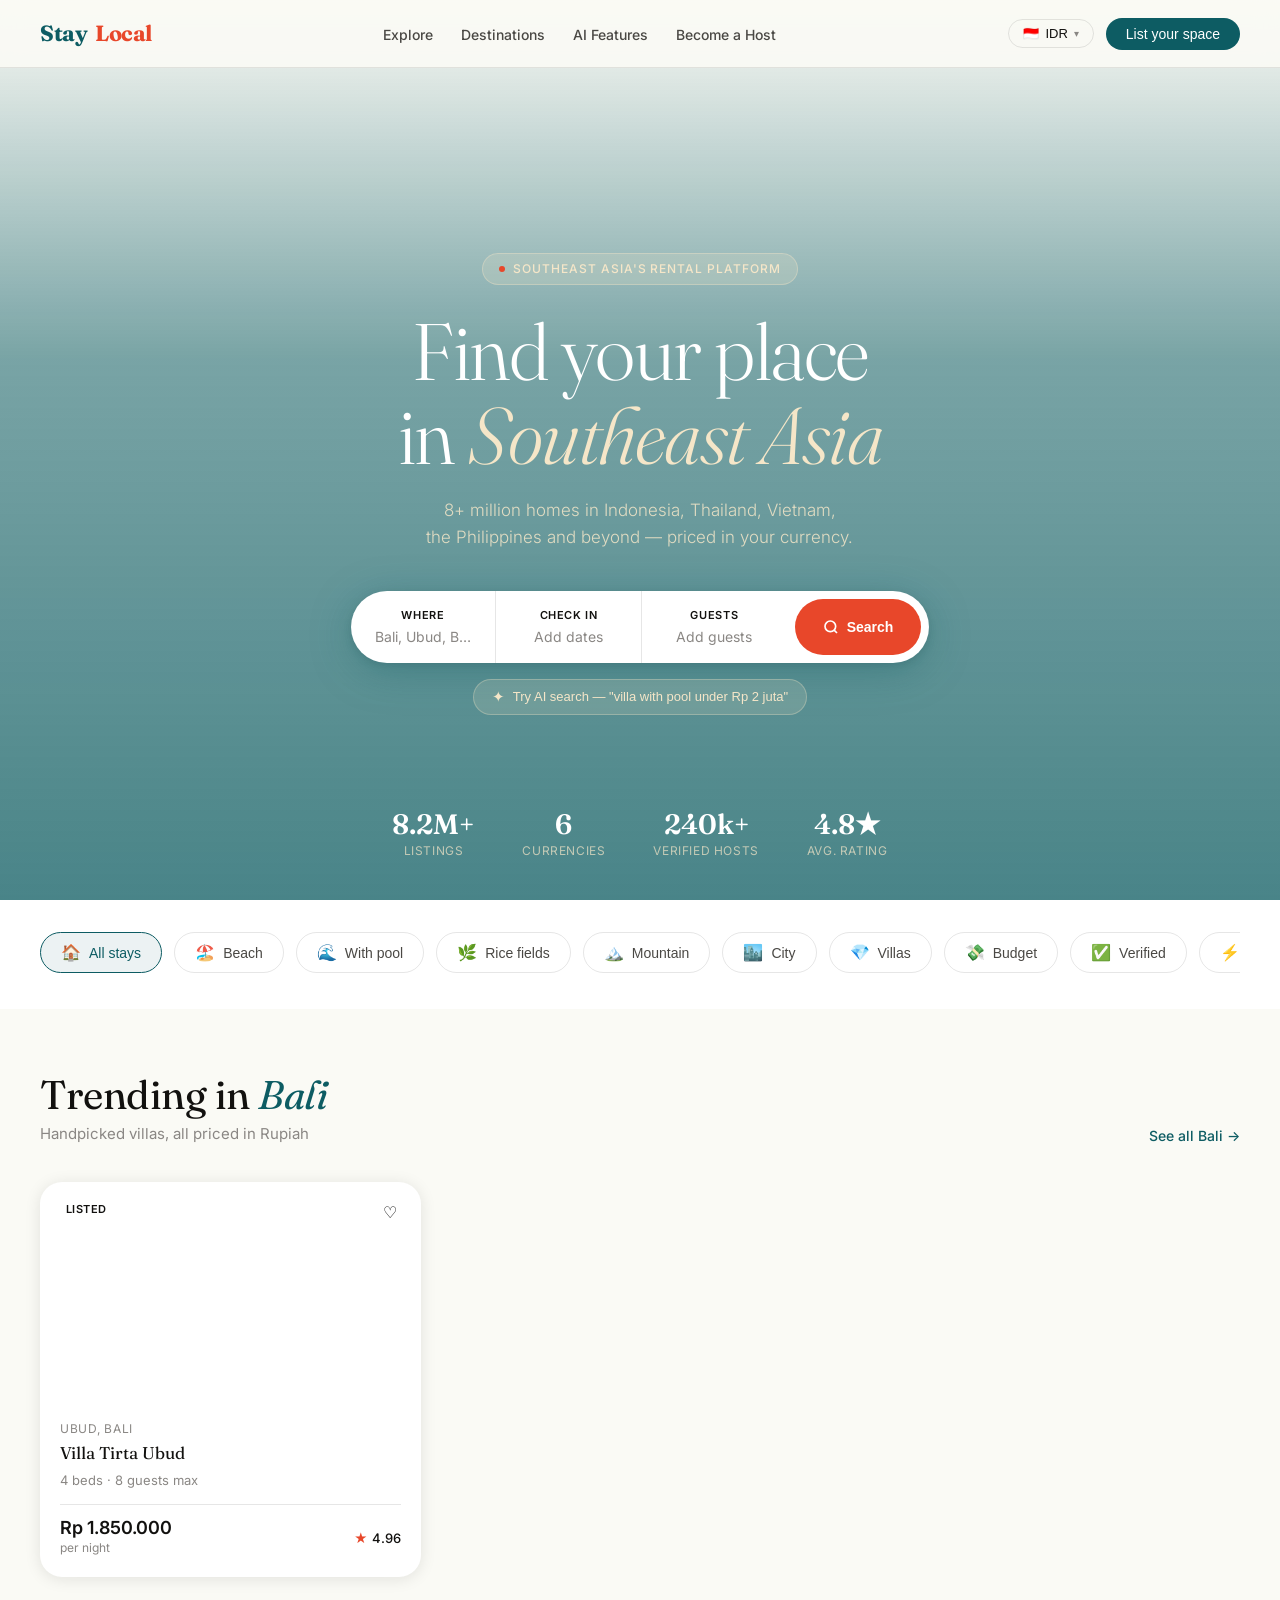
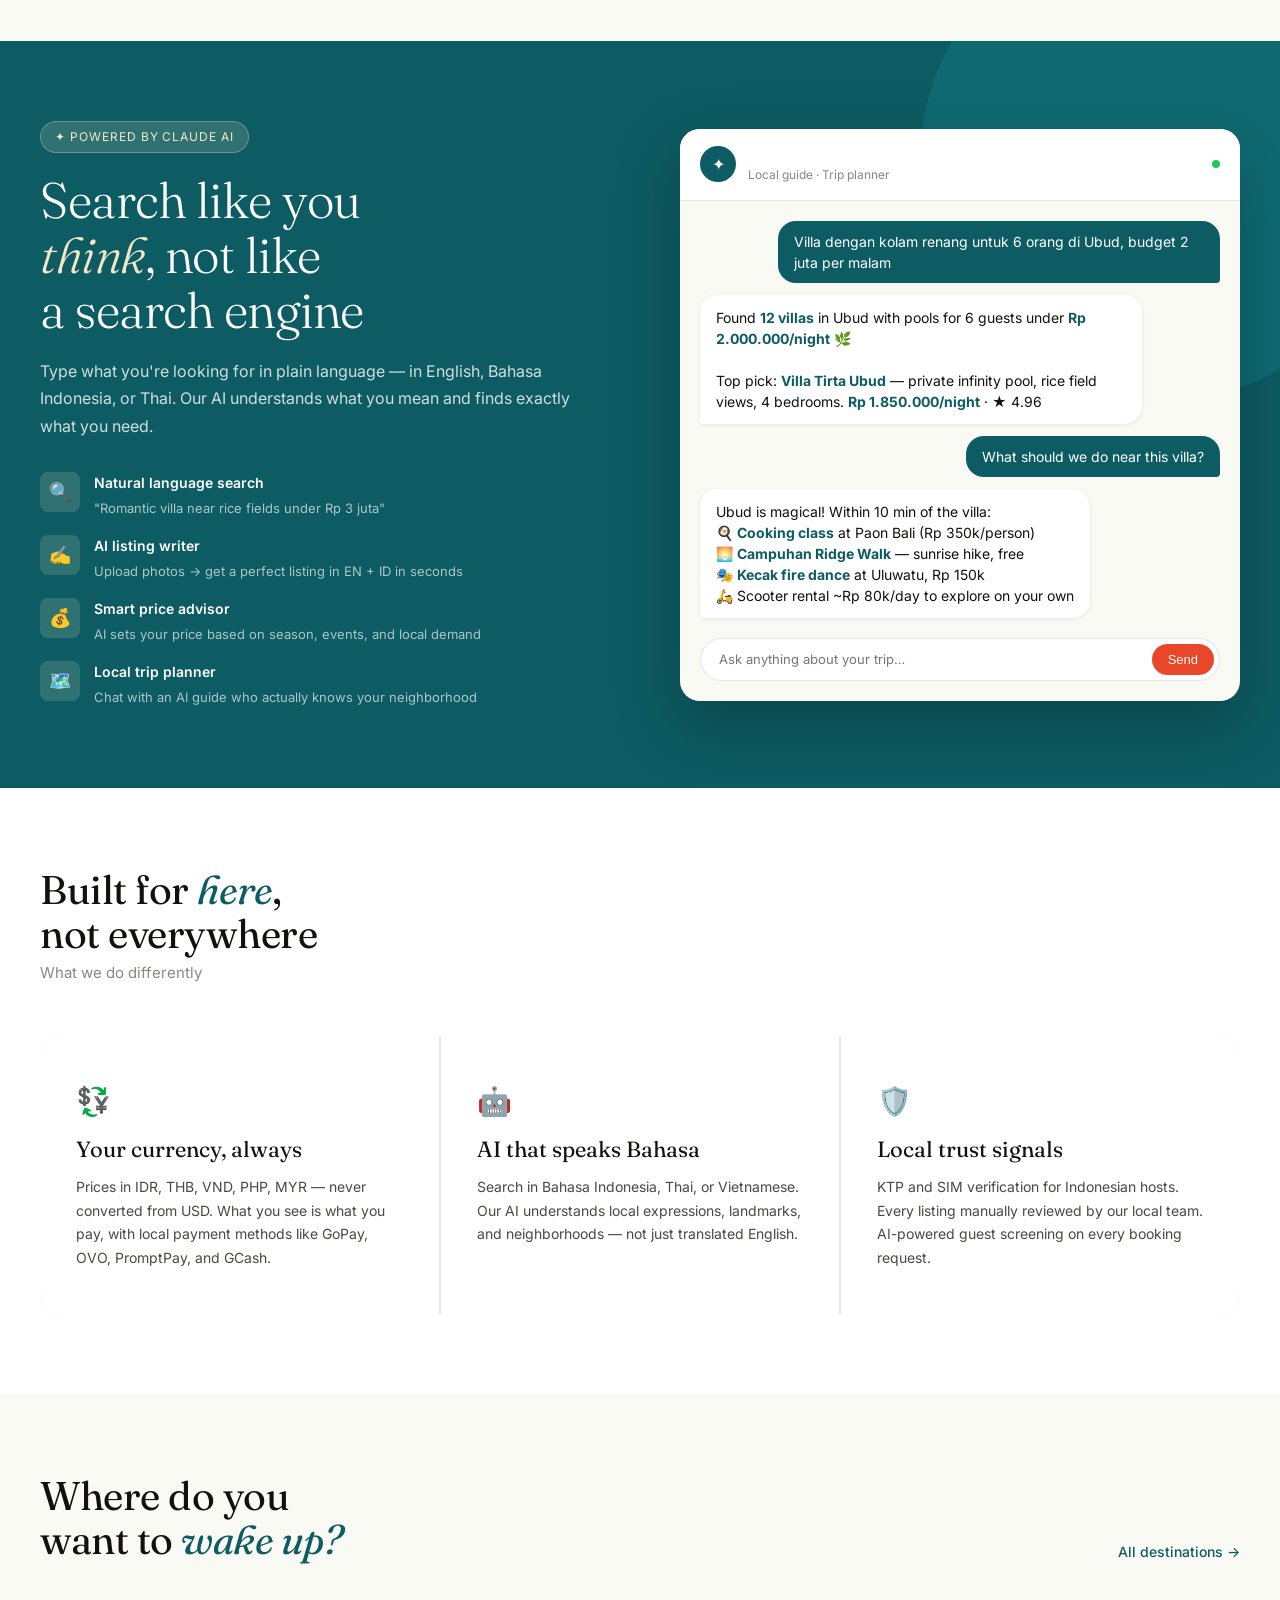
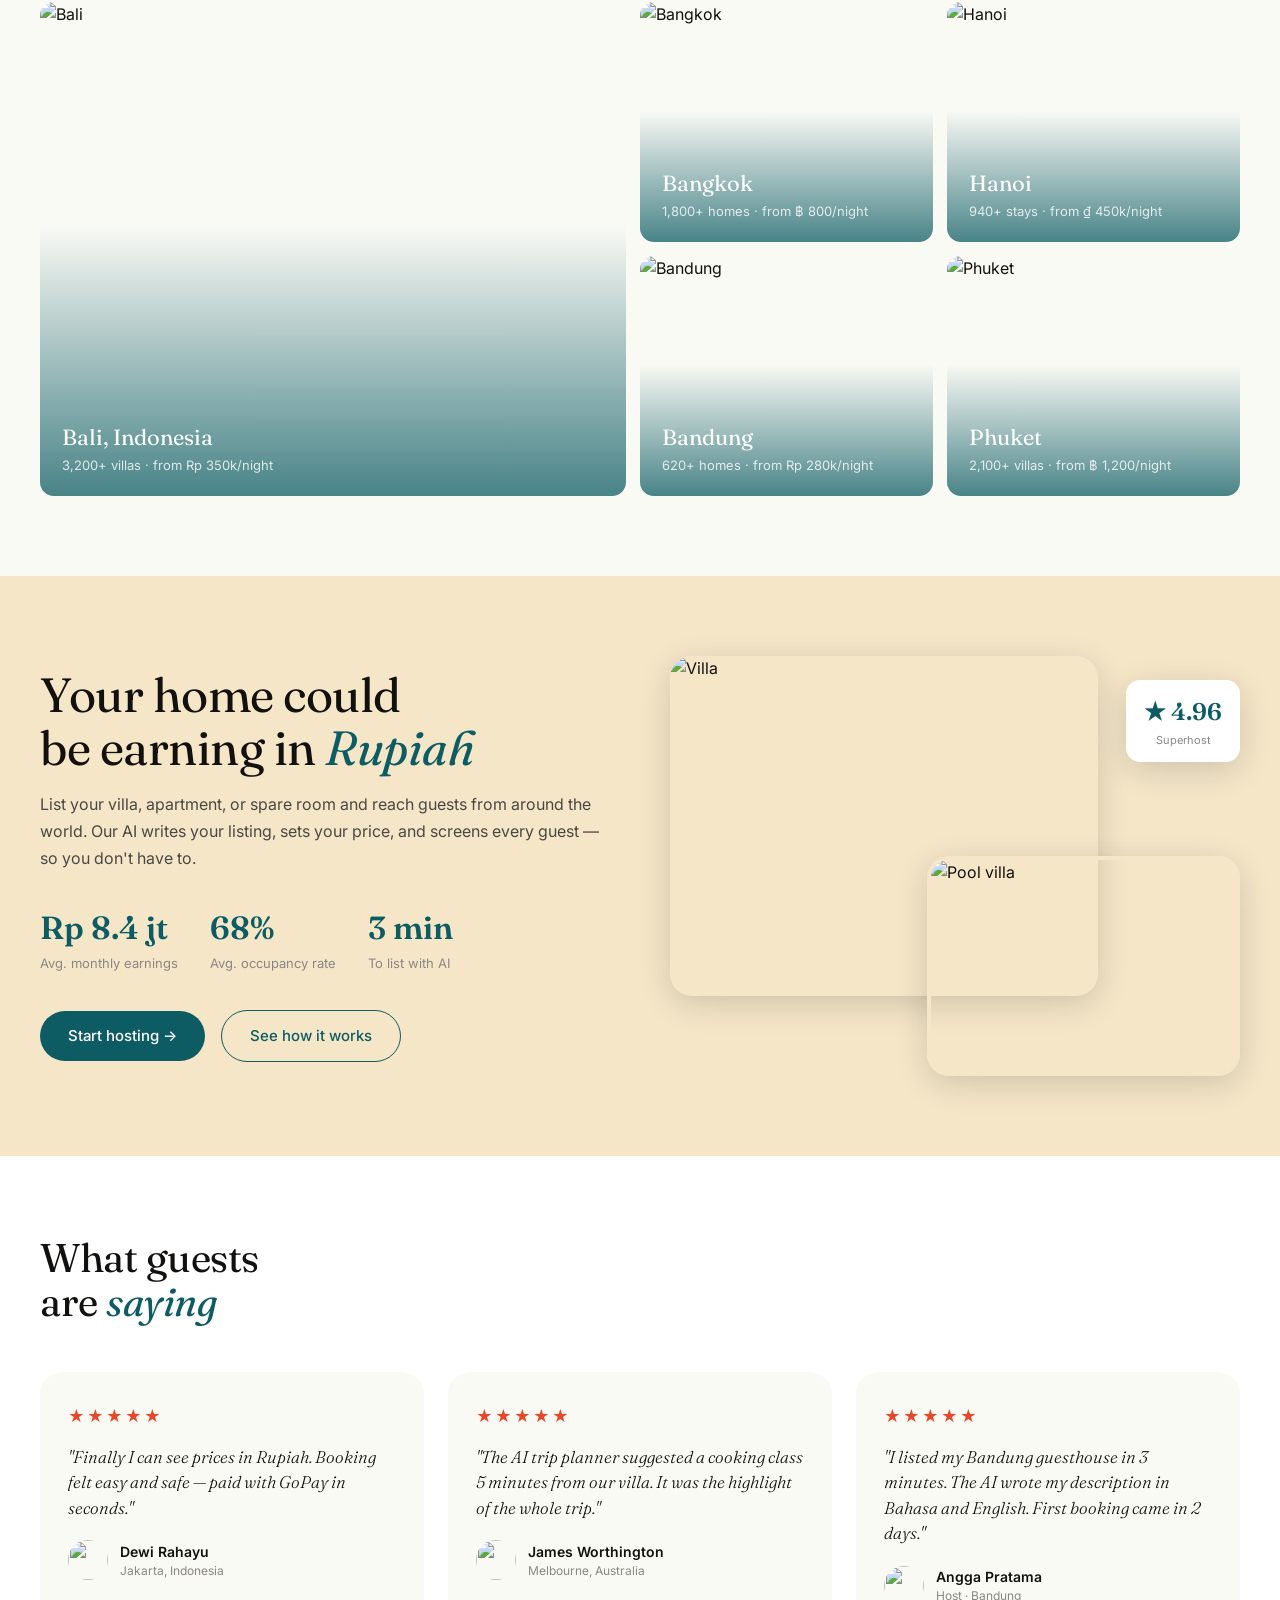
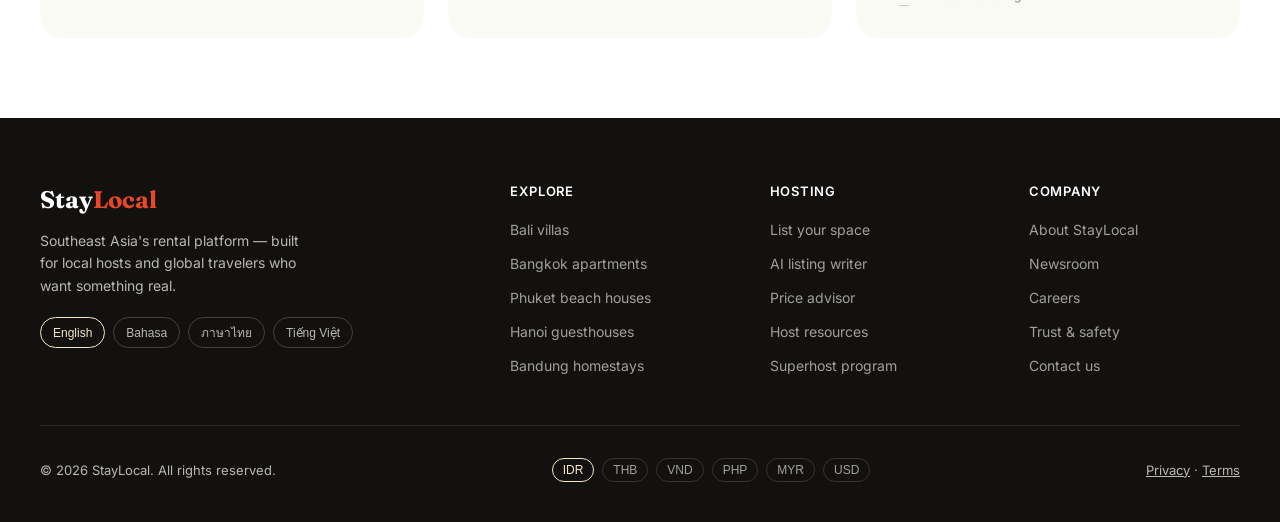
==== index.html @ 43440ae8 "Fetch real listings from GitHub CMS" ====
<!DOCTYPE html>
<html lang="en">
<head>
<meta charset="UTF-8">
<meta name="viewport" content="width=device-width, initial-scale=1.0">
<title>StayLocal — Find Your Place in Southeast Asia</title>
<link rel="preconnect" href="https://fonts.googleapis.com">
<link rel="preconnect" href="https://fonts.gstatic.com" crossorigin>
<link href="https://fonts.googleapis.com/css2?family=Fraunces:ital,opsz,wght@0,9..144,300;0,9..144,400;0,9..144,600;0,9..144,700;1,9..144,300;1,9..144,400&family=Inter:wght@300;400;500;600&display=swap" rel="stylesheet">
<style>
  *, *::before, *::after { box-sizing: border-box; margin: 0; padding: 0; }

  :root {
    --teal:    #0D5C63;
    --teal-lt: #1A8A94;
    --sand:    #F5E6C8;
    --coral:   #E8472A;
    --coral-dk:#C33820;
    --cream:   #FAFAF5;
    --ink:     #12110F;
    --ink-mid: #4A4844;
    --ink-lt:  #8A8784;
    --white:   #FFFFFF;
    --border:  rgba(18,17,15,0.10);
    --shadow-card: 0 2px 16px rgba(18,17,15,0.10);
    --shadow-hover: 0 8px 32px rgba(18,17,15,0.16);
    --r-sm: 8px;
    --r-md: 14px;
    --r-lg: 22px;
    --r-pill: 100px;
  }

  html { scroll-behavior: smooth; }

  body {
    font-family: 'Inter', sans-serif;
    background: var(--cream);
    color: var(--ink);
    line-height: 1.5;
    -webkit-font-smoothing: antialiased;
    overflow-x: hidden;
  }

  /* ── NAV ── */
  nav {
    position: fixed; top: 0; left: 0; right: 0; z-index: 100;
    display: flex; align-items: center; justify-content: space-between;
    padding: 0 40px;
    height: 68px;
    background: rgba(250,250,245,0.92);
    backdrop-filter: blur(12px);
    border-bottom: 1px solid var(--border);
  }
  .nav-logo {
    font-family: 'Fraunces', serif;
    font-size: 22px;
    font-weight: 700;
    color: var(--teal);
    letter-spacing: -0.5px;
    text-decoration: none;
    display: flex; align-items: center; gap: 8px;
  }
  .nav-logo span { color: var(--coral); }
  .nav-logo-dot {
    width: 8px; height: 8px;
    background: var(--coral);
    border-radius: 50%;
    display: inline-block;
  }
  .nav-links {
    display: flex; align-items: center; gap: 28px;
    list-style: none;
  }
  .nav-links a {
    font-size: 14px; font-weight: 500;
    color: var(--ink-mid);
    text-decoration: none;
    transition: color 0.2s;
  }
  .nav-links a:hover { color: var(--teal); }
  .nav-right {
    display: flex; align-items: center; gap: 12px;
  }
  .currency-pill {
    display: flex; align-items: center; gap: 6px;
    padding: 6px 14px;
    border: 1px solid var(--border);
    border-radius: var(--r-pill);
    font-size: 13px; font-weight: 500;
    cursor: pointer;
    transition: border-color 0.2s;
    background: transparent;
    color: var(--ink);
  }
  .currency-pill:hover { border-color: var(--teal); }
  .btn-host {
    padding: 8px 20px;
    background: var(--teal);
    color: var(--white);
    border: none; border-radius: var(--r-pill);
    font-size: 14px; font-weight: 500;
    cursor: pointer;
    transition: background 0.2s, transform 0.15s;
  }
  .btn-host:hover { background: var(--teal-lt); transform: translateY(-1px); }

  /* ── HERO ── */
  .hero {
    min-height: 100vh;
    padding-top: 68px;
    position: relative;
    display: flex; flex-direction: column;
    align-items: center; justify-content: center;
    overflow: hidden;
  }

  /* Mosaic background grid */
  .hero-mosaic {
    position: absolute; inset: 0;
    display: grid;
    grid-template-columns: repeat(6, 1fr);
    grid-template-rows: repeat(4, 1fr);
    gap: 6px;
    padding: 6px;
    animation: driftUp 40s linear infinite;
    will-change: transform;
    transform: translateY(0);
  }
  @keyframes driftUp {
    0%   { transform: translateY(0); }
    100% { transform: translateY(-8%); }
  }
  .mosaic-tile {
    border-radius: 10px;
    background-size: cover;
    background-position: center;
    opacity: 0.88;
  }
  .hero-overlay {
    position: absolute; inset: 0;
    background: linear-gradient(
      to bottom,
      rgba(250,250,245,0.15) 0%,
      rgba(13,92,99,0.55) 40%,
      rgba(13,92,99,0.75) 100%
    );
  }

  .hero-content {
    position: relative; z-index: 10;
    text-align: center;
    padding: 0 24px;
    max-width: 780px;
  }
  .hero-eyebrow {
    display: inline-flex; align-items: center; gap: 8px;
    background: rgba(245,230,200,0.18);
    border: 1px solid rgba(245,230,200,0.35);
    padding: 6px 16px;
    border-radius: var(--r-pill);
    font-size: 12px; font-weight: 500;
    color: var(--sand);
    letter-spacing: 0.08em;
    text-transform: uppercase;
    margin-bottom: 24px;
  }
  .hero-eyebrow-dot {
    width: 6px; height: 6px;
    background: var(--coral);
    border-radius: 50%;
    animation: pulse 2s ease-in-out infinite;
  }
  @keyframes pulse {
    0%, 100% { opacity: 1; transform: scale(1); }
    50% { opacity: 0.5; transform: scale(0.8); }
  }
  .hero-h1 {
    font-family: 'Fraunces', serif;
    font-size: clamp(42px, 7vw, 80px);
    font-weight: 300;
    line-height: 1.05;
    color: var(--white);
    letter-spacing: -1.5px;
    margin-bottom: 20px;
  }
  .hero-h1 em {
    font-style: italic;
    font-weight: 300;
    color: var(--sand);
  }
  .hero-sub {
    font-size: 17px;
    color: rgba(245,230,200,0.85);
    font-weight: 300;
    margin-bottom: 40px;
    line-height: 1.6;
  }

  /* Search bar */
  .search-bar {
    display: flex;
    background: var(--white);
    border-radius: var(--r-pill);
    overflow: hidden;
    box-shadow: 0 8px 40px rgba(13,92,99,0.35), 0 2px 8px rgba(0,0,0,0.1);
    max-width: 680px;
    width: 100%;
    margin: 0 auto;
  }
  .search-field {
    flex: 1;
    display: flex; flex-direction: column;
    padding: 16px 24px;
    border-right: 1px solid var(--border);
    cursor: pointer;
    transition: background 0.15s;
    min-width: 0;
  }
  .search-field:hover { background: #f5f5f0; }
  .search-field:last-of-type { border-right: none; }
  .search-label {
    font-size: 11px; font-weight: 600;
    text-transform: uppercase; letter-spacing: 0.06em;
    color: var(--ink);
    margin-bottom: 2px;
  }
  .search-value {
    font-size: 14px;
    color: var(--ink-lt);
    white-space: nowrap; overflow: hidden; text-overflow: ellipsis;
  }
  .search-btn {
    margin: 8px;
    padding: 0 28px;
    background: var(--coral);
    color: var(--white);
    border: none; border-radius: var(--r-pill);
    font-size: 14px; font-weight: 600;
    cursor: pointer;
    display: flex; align-items: center; gap: 8px;
    white-space: nowrap;
    transition: background 0.2s, transform 0.15s;
    flex-shrink: 0;
  }
  .search-btn:hover { background: var(--coral-dk); transform: scale(1.02); }

  /* AI search toggle */
  .ai-toggle {
    margin-top: 16px;
    display: inline-flex; align-items: center; gap: 8px;
    padding: 8px 18px;
    background: rgba(245,230,200,0.15);
    border: 1px solid rgba(245,230,200,0.3);
    border-radius: var(--r-pill);
    font-size: 13px; color: var(--sand);
    cursor: pointer;
    transition: background 0.2s;
  }
  .ai-toggle:hover { background: rgba(245,230,200,0.25); }
  .ai-icon { font-size: 15px; }

  /* Stats row */
  .hero-stats {
    position: absolute; bottom: 40px; left: 0; right: 0;
    display: flex; justify-content: center; gap: 48px;
    z-index: 10;
  }
  .hero-stat { text-align: center; }
  .hero-stat-n {
    font-family: 'Fraunces', serif;
    font-size: 28px; font-weight: 600;
    color: var(--white);
    line-height: 1;
  }
  .hero-stat-l {
    font-size: 12px; color: rgba(245,230,200,0.7);
    margin-top: 4px;
    text-transform: uppercase; letter-spacing: 0.05em;
  }

  /* ── CATEGORIES ── */
  .section { padding: 80px 40px; }
  .section-inner { max-width: 1200px; margin: 0 auto; }

  .categories {
    background: var(--white);
    padding: 32px 40px;
  }
  .category-scroll {
    display: flex; gap: 12px;
    overflow-x: auto;
    scrollbar-width: none;
    padding-bottom: 4px;
  }
  .category-scroll::-webkit-scrollbar { display: none; }
  .cat-pill {
    display: flex; align-items: center; gap: 8px;
    padding: 10px 20px;
    border: 1.5px solid var(--border);
    border-radius: var(--r-pill);
    font-size: 14px; font-weight: 500;
    cursor: pointer;
    white-space: nowrap;
    color: var(--ink-mid);
    background: transparent;
    transition: all 0.2s;
    flex-shrink: 0;
  }
  .cat-pill:hover, .cat-pill.active {
    border-color: var(--teal);
    color: var(--teal);
    background: rgba(13,92,99,0.05);
  }
  .cat-pill.active { background: rgba(13,92,99,0.08); }
  .cat-icon { font-size: 16px; }

  /* ── LISTINGS ── */
  .listings-section { padding: 64px 40px; }
  .section-header {
    display: flex; justify-content: space-between; align-items: flex-end;
    margin-bottom: 36px;
    max-width: 1200px; margin-left: auto; margin-right: auto;
    margin-bottom: 36px;
  }
  .section-title {
    font-family: 'Fraunces', serif;
    font-size: clamp(28px, 3.5vw, 40px);
    font-weight: 400;
    line-height: 1.1;
    letter-spacing: -0.5px;
  }
  .section-title em { font-style: italic; color: var(--teal); }
  .section-sub {
    font-size: 15px; color: var(--ink-lt);
    margin-top: 6px;
  }
  .see-all {
    font-size: 14px; font-weight: 500;
    color: var(--teal);
    text-decoration: none;
    display: flex; align-items: center; gap: 4px;
    white-space: nowrap;
  }
  .see-all:hover { text-decoration: underline; }

  .listings-grid {
    display: grid;
    grid-template-columns: repeat(auto-fill, minmax(280px, 1fr));
    gap: 28px;
    max-width: 1200px; margin: 0 auto;
  }

  .listing-card {
    background: var(--white);
    border-radius: var(--r-lg);
    overflow: hidden;
    box-shadow: var(--shadow-card);
    transition: box-shadow 0.25s, transform 0.25s;
    cursor: pointer;
    position: relative;
  }
  .listing-card:hover {
    box-shadow: var(--shadow-hover);
    transform: translateY(-4px);
  }
  .card-photo {
    position: relative;
    height: 220px;
    overflow: hidden;
  }
  .card-photo img {
    width: 100%; height: 100%;
    object-fit: cover;
    transition: transform 0.5s ease;
    display: block;
  }
  .listing-card:hover .card-photo img { transform: scale(1.06); }
  .card-badge {
    position: absolute; top: 14px; left: 14px;
    padding: 5px 12px;
    border-radius: var(--r-pill);
    font-size: 11px; font-weight: 600;
    letter-spacing: 0.04em;
    text-transform: uppercase;
  }
  .badge-fav { background: var(--white); color: var(--ink); }
  .badge-new { background: var(--coral); color: var(--white); }
  .badge-verified { background: var(--teal); color: var(--white); }
  .card-wishlist {
    position: absolute; top: 14px; right: 14px;
    width: 34px; height: 34px;
    background: rgba(255,255,255,0.9);
    border-radius: 50%;
    border: none; cursor: pointer;
    display: flex; align-items: center; justify-content: center;
    font-size: 16px;
    transition: transform 0.2s;
  }
  .card-wishlist:hover { transform: scale(1.15); }
  .card-body { padding: 18px 20px 20px; }
  .card-loc {
    font-size: 12px; color: var(--ink-lt);
    text-transform: uppercase; letter-spacing: 0.06em;
    margin-bottom: 4px;
  }
  .card-title {
    font-family: 'Fraunces', serif;
    font-size: 17px; font-weight: 400;
    line-height: 1.25;
    margin-bottom: 8px;
    color: var(--ink);
  }
  .card-meta {
    font-size: 13px; color: var(--ink-lt);
    margin-bottom: 14px;
  }
  .card-footer {
    display: flex; align-items: center; justify-content: space-between;
    padding-top: 14px;
    border-top: 1px solid var(--border);
  }
  .card-price {
    display: flex; flex-direction: column;
  }
  .card-price-main {
    font-size: 18px; font-weight: 600;
    color: var(--ink);
    line-height: 1;
  }
  .card-price-unit {
    font-size: 12px; color: var(--ink-lt);
    margin-top: 2px;
  }
  .card-rating {
    display: flex; align-items: center; gap: 4px;
    font-size: 13px; font-weight: 500;
  }
  .star { color: var(--coral); }

  /* ── AI FEATURE SECTION ── */
  .ai-section {
    background: var(--teal);
    padding: 80px 40px;
    color: var(--white);
    overflow: hidden;
    position: relative;
  }
  .ai-section::before {
    content: '';
    position: absolute;
    top: -120px; right: -120px;
    width: 480px; height: 480px;
    border-radius: 50%;
    background: rgba(26,138,148,0.3);
    pointer-events: none;
  }
  .ai-inner {
    max-width: 1200px; margin: 0 auto;
    display: grid; grid-template-columns: 1fr 1fr;
    gap: 80px; align-items: center;
  }
  .ai-label {
    display: inline-flex; align-items: center; gap: 8px;
    padding: 6px 14px;
    background: rgba(245,230,200,0.15);
    border: 1px solid rgba(245,230,200,0.3);
    border-radius: var(--r-pill);
    font-size: 12px; letter-spacing: 0.08em;
    text-transform: uppercase; color: var(--sand);
    margin-bottom: 20px;
  }
  .ai-h2 {
    font-family: 'Fraunces', serif;
    font-size: clamp(32px, 4vw, 50px);
    font-weight: 300; line-height: 1.1;
    letter-spacing: -0.5px;
    margin-bottom: 20px;
  }
  .ai-h2 em { font-style: italic; color: var(--sand); }
  .ai-body { font-size: 16px; line-height: 1.7; color: rgba(255,255,255,0.8); margin-bottom: 32px; }

  .ai-features-list { display: flex; flex-direction: column; gap: 16px; }
  .ai-feature-item {
    display: flex; align-items: flex-start; gap: 14px;
  }
  .ai-feature-icon {
    width: 40px; height: 40px; flex-shrink: 0;
    background: rgba(245,230,200,0.15);
    border-radius: var(--r-sm);
    display: flex; align-items: center; justify-content: center;
    font-size: 18px;
  }
  .ai-feature-text strong { display: block; font-size: 14px; font-weight: 600; margin-bottom: 2px; }
  .ai-feature-text span { font-size: 13px; color: rgba(255,255,255,0.65); }

  /* Chat demo */
  .ai-demo {
    background: var(--cream);
    border-radius: 20px;
    overflow: hidden;
    box-shadow: 0 24px 64px rgba(0,0,0,0.25);
    position: relative;
  }
  .demo-header {
    background: var(--white);
    padding: 16px 20px;
    border-bottom: 1px solid var(--border);
    display: flex; align-items: center; gap: 12px;
  }
  .demo-avatar {
    width: 36px; height: 36px;
    background: var(--teal);
    border-radius: 50%;
    display: flex; align-items: center; justify-content: center;
    font-size: 16px; color: var(--white);
  }
  .demo-name { font-size: 14px; font-weight: 600; }
  .demo-status { font-size: 12px; color: var(--ink-lt); }
  .demo-online {
    width: 8px; height: 8px; background: #22C55E;
    border-radius: 50%; margin-left: auto;
  }

  .demo-messages { padding: 20px; display: flex; flex-direction: column; gap: 12px; }
  .msg { max-width: 85%; }
  .msg-user {
    align-self: flex-end;
    background: var(--teal);
    color: var(--white);
    padding: 10px 16px;
    border-radius: 18px 18px 4px 18px;
    font-size: 14px;
  }
  .msg-ai {
    align-self: flex-start;
    background: var(--white);
    color: var(--ink);
    padding: 12px 16px;
    border-radius: 18px 18px 18px 4px;
    font-size: 14px; line-height: 1.5;
    box-shadow: 0 1px 4px rgba(0,0,0,0.08);
  }
  .msg-ai strong { color: var(--teal); }
  .demo-input {
    margin: 0 20px 20px;
    display: flex;
    background: var(--white);
    border-radius: var(--r-pill);
    border: 1.5px solid var(--border);
    overflow: hidden;
    align-items: center;
  }
  .demo-input input {
    flex: 1; border: none; outline: none;
    padding: 12px 18px;
    font-size: 13px; font-family: inherit;
    background: transparent;
    color: var(--ink);
  }
  .demo-input button {
    margin: 5px;
    padding: 8px 16px;
    background: var(--coral);
    color: var(--white);
    border: none; border-radius: var(--r-pill);
    font-size: 13px; font-weight: 500;
    cursor: pointer;
  }

  /* ── WHY STAYLOCAL ── */
  .why-section { padding: 80px 40px; background: var(--white); }
  .why-inner { max-width: 1200px; margin: 0 auto; }
  .why-grid {
    display: grid;
    grid-template-columns: repeat(3, 1fr);
    gap: 2px;
    background: var(--border);
    border-radius: var(--r-lg);
    overflow: hidden;
    margin-top: 52px;
  }
  .why-card {
    background: var(--white);
    padding: 44px 36px;
  }
  .why-card:hover { background: #fafaf8; }
  .why-number {
    font-family: 'Fraunces', serif;
    font-size: 52px; font-weight: 300;
    color: var(--teal); opacity: 0.25;
    line-height: 1;
    margin-bottom: 16px;
  }
  .why-icon { font-size: 28px; margin-bottom: 14px; }
  .why-title {
    font-family: 'Fraunces', serif;
    font-size: 22px; font-weight: 400;
    margin-bottom: 12px;
    line-height: 1.2;
  }
  .why-text { font-size: 14px; color: var(--ink-mid); line-height: 1.7; }

  /* ── DESTINATIONS ── */
  .dest-section { padding: 80px 40px; }
  .dest-inner { max-width: 1200px; margin: 0 auto; }
  .dest-grid {
    display: grid;
    grid-template-columns: 2fr 1fr 1fr;
    grid-template-rows: 240px 240px;
    gap: 14px;
    margin-top: 40px;
  }
  .dest-card {
    border-radius: var(--r-md);
    overflow: hidden;
    position: relative;
    cursor: pointer;
  }
  .dest-card:first-child { grid-row: 1 / 3; }
  .dest-img {
    width: 100%; height: 100%;
    object-fit: cover;
    display: block;
    transition: transform 0.5s ease;
  }
  .dest-card:hover .dest-img { transform: scale(1.06); }
  .dest-overlay {
    position: absolute; inset: 0;
    background: linear-gradient(to top, rgba(13,92,99,0.75) 0%, transparent 55%);
  }
  .dest-info {
    position: absolute; bottom: 0; left: 0; right: 0;
    padding: 20px 22px;
    color: var(--white);
  }
  .dest-name {
    font-family: 'Fraunces', serif;
    font-size: 22px; font-weight: 400;
  }
  .dest-count { font-size: 13px; opacity: 0.8; margin-top: 2px; }

  /* ── HOST CTA ── */
  .host-cta {
    background: var(--sand);
    padding: 80px 40px;
  }
  .host-inner {
    max-width: 1200px; margin: 0 auto;
    display: grid; grid-template-columns: 1fr 1fr;
    gap: 60px; align-items: center;
  }
  .host-h2 {
    font-family: 'Fraunces', serif;
    font-size: clamp(32px, 4vw, 48px);
    font-weight: 400; line-height: 1.1;
    letter-spacing: -0.5px;
    margin-bottom: 16px;
  }
  .host-h2 em { font-style: italic; color: var(--teal); }
  .host-body { font-size: 16px; color: var(--ink-mid); line-height: 1.7; margin-bottom: 32px; }
  .host-earnings {
    display: flex; gap: 32px; margin-bottom: 36px;
  }
  .host-earn-item {}
  .host-earn-n {
    font-family: 'Fraunces', serif;
    font-size: 32px; font-weight: 600; color: var(--teal);
  }
  .host-earn-l { font-size: 13px; color: var(--ink-lt); margin-top: 2px; }
  .btn-primary {
    display: inline-flex; align-items: center; gap: 8px;
    padding: 14px 28px;
    background: var(--teal);
    color: var(--white);
    border: none; border-radius: var(--r-pill);
    font-size: 15px; font-weight: 500;
    cursor: pointer;
    text-decoration: none;
    transition: background 0.2s, transform 0.15s;
  }
  .btn-primary:hover { background: var(--teal-lt); transform: translateY(-1px); }
  .btn-secondary {
    display: inline-flex; align-items: center; gap: 8px;
    padding: 14px 28px;
    background: transparent;
    color: var(--teal);
    border: 1.5px solid var(--teal);
    border-radius: var(--r-pill);
    font-size: 15px; font-weight: 500;
    cursor: pointer;
    text-decoration: none;
    margin-left: 12px;
    transition: all 0.2s;
  }
  .btn-secondary:hover { background: rgba(13,92,99,0.06); }

  .host-visual {
    position: relative;
  }
  .host-photo-stack {
    position: relative; height: 420px;
  }
  .host-photo {
    position: absolute;
    border-radius: var(--r-lg);
    overflow: hidden;
    box-shadow: var(--shadow-hover);
  }
  .host-photo img { width: 100%; height: 100%; object-fit: cover; display: block; }
  .host-photo-main {
    width: 75%; height: 340px;
    top: 0; left: 0;
  }
  .host-photo-accent {
    width: 55%; height: 220px;
    bottom: 0; right: 0;
    border: 4px solid var(--sand);
  }
  .host-badge {
    position: absolute; top: 24px; right: 0;
    background: var(--white);
    border-radius: var(--r-md);
    padding: 14px 18px;
    box-shadow: var(--shadow-hover);
    text-align: center;
    z-index: 2;
  }
  .host-badge-n {
    font-family: 'Fraunces', serif;
    font-size: 24px; font-weight: 600; color: var(--teal);
  }
  .host-badge-l { font-size: 11px; color: var(--ink-lt); margin-top: 2px; }

  /* ── TESTIMONIALS ── */
  .testimonials { padding: 80px 40px; background: var(--white); }
  .testimonials-inner { max-width: 1200px; margin: 0 auto; }
  .testimonials-grid {
    display: grid; grid-template-columns: repeat(3, 1fr);
    gap: 24px; margin-top: 48px;
  }
  .testimonial-card {
    background: var(--cream);
    border-radius: var(--r-lg);
    padding: 32px 28px;
  }
  .t-stars { color: var(--coral); font-size: 16px; letter-spacing: 2px; margin-bottom: 16px; }
  .t-quote {
    font-family: 'Fraunces', serif;
    font-size: 17px; font-weight: 300; font-style: italic;
    line-height: 1.5; color: var(--ink);
    margin-bottom: 20px;
  }
  .t-author { display: flex; align-items: center; gap: 12px; }
  .t-avatar {
    width: 40px; height: 40px; border-radius: 50%;
    object-fit: cover; display: block;
  }
  .t-name { font-size: 14px; font-weight: 600; }
  .t-loc { font-size: 12px; color: var(--ink-lt); }

  /* ── FOOTER ── */
  footer {
    background: var(--ink);
    color: rgba(255,255,255,0.7);
    padding: 64px 40px 40px;
  }
  .footer-inner {
    max-width: 1200px; margin: 0 auto;
  }
  .footer-top {
    display: grid; grid-template-columns: 2fr 1fr 1fr 1fr;
    gap: 48px; margin-bottom: 48px;
  }
  .footer-brand {}
  .footer-logo {
    font-family: 'Fraunces', serif;
    font-size: 24px; font-weight: 700;
    color: var(--white);
    margin-bottom: 12px;
  }
  .footer-logo span { color: var(--coral); }
  .footer-tagline { font-size: 14px; line-height: 1.6; max-width: 260px; }
  .footer-lang-row {
    display: flex; gap: 8px; flex-wrap: wrap; margin-top: 20px;
  }
  .lang-btn {
    padding: 5px 12px;
    border: 1px solid rgba(255,255,255,0.2);
    border-radius: var(--r-pill);
    font-size: 12px;
    cursor: pointer; background: transparent;
    color: rgba(255,255,255,0.7);
    transition: all 0.2s;
  }
  .lang-btn:hover, .lang-btn.active {
    border-color: var(--sand);
    color: var(--sand);
  }
  .footer-col h4 {
    font-size: 13px; font-weight: 600;
    color: var(--white);
    text-transform: uppercase; letter-spacing: 0.06em;
    margin-bottom: 16px;
  }
  .footer-col ul { list-style: none; display: flex; flex-direction: column; gap: 10px; }
  .footer-col ul a {
    font-size: 14px; color: rgba(255,255,255,0.6);
    text-decoration: none;
    transition: color 0.2s;
  }
  .footer-col ul a:hover { color: var(--white); }
  .footer-bottom {
    display: flex; align-items: center; justify-content: space-between;
    padding-top: 32px;
    border-top: 1px solid rgba(255,255,255,0.1);
    font-size: 13px;
  }
  .footer-currency-row { display: flex; gap: 8px; }
  .curr-btn {
    padding: 4px 10px;
    border: 1px solid rgba(255,255,255,0.15);
    border-radius: var(--r-pill);
    font-size: 12px; cursor: pointer;
    background: transparent; color: rgba(255,255,255,0.6);
    transition: all 0.2s;
  }
  .curr-btn:hover, .curr-btn.active { border-color: var(--sand); color: var(--sand); }

  /* ── RESPONSIVE ── */
  @media (max-width: 900px) {
    nav { padding: 0 20px; }
    .nav-links { display: none; }
    .section { padding: 56px 20px; }
    .listings-section { padding: 48px 20px; }
    .listings-grid { grid-template-columns: repeat(auto-fill, minmax(240px, 1fr)); gap: 18px; }
    .ai-inner { grid-template-columns: 1fr; gap: 48px; }
    .why-grid { grid-template-columns: 1fr; }
    .dest-grid { grid-template-columns: 1fr 1fr; grid-template-rows: auto; }
    .dest-card:first-child { grid-row: auto; grid-column: 1 / -1; height: 240px; }
    .host-inner { grid-template-columns: 1fr; }
    .host-visual { display: none; }
    .testimonials-grid { grid-template-columns: 1fr; }
    .footer-top { grid-template-columns: 1fr 1fr; gap: 32px; }
    .hero-stats { gap: 24px; }
    .search-bar { flex-direction: column; border-radius: var(--r-lg); }
    .search-field { border-right: none; border-bottom: 1px solid var(--border); }
    .search-btn { margin: 10px; padding: 14px; justify-content: center; border-radius: var(--r-md); }
    .why-section { padding: 56px 20px; }
    .dest-section { padding: 56px 20px; }
    .host-cta { padding: 56px 20px; }
    .testimonials { padding: 56px 20px; }
    footer { padding: 48px 20px 32px; }
    .footer-bottom { flex-direction: column; gap: 16px; text-align: center; }
    .categories { padding: 20px; }
  }

  @media (max-width: 480px) {
    .hero-stats { flex-wrap: wrap; gap: 20px; bottom: 24px; }
    .dest-grid { grid-template-columns: 1fr; }
    .dest-card:first-child { height: 200px; }
    .footer-top { grid-template-columns: 1fr; }
    .host-earnings { flex-wrap: wrap; gap: 20px; }
  }

  /* Scroll reveal */
  .reveal {
    opacity: 0; transform: translateY(24px);
    transition: opacity 0.6s ease, transform 0.6s ease;
  }
  .reveal.visible { opacity: 1; transform: none; }

  @media (prefers-reduced-motion: reduce) {
    .hero-mosaic { animation: none; }
    .listing-card, .dest-img, .card-photo img { transition: none; }
    .reveal { opacity: 1; transform: none; transition: none; }
  }
</style>
</head>
<body>

<!-- NAV -->
<nav>
  <a href="#" class="nav-logo">
    Stay<span>Local</span>
  </a>
  <ul class="nav-links">
    <li><a href="#listings">Explore</a></li>
    <li><a href="#destinations">Destinations</a></li>
    <li><a href="#ai">AI Features</a></li>
    <li><a href="#host">Become a Host</a></li>
  </ul>
  <div class="nav-right">
    <button class="currency-pill" id="currencyBtn">
      <span>🇮🇩</span> IDR
      <span style="font-size:10px; color:var(--ink-lt)">▾</span>
    </button>
    <button class="btn-host">List your space</button>
  </div>
</nav>

<!-- HERO -->
<section class="hero">
  <!-- Mosaic background -->
  <div class="hero-mosaic" id="mosaic">
    <!-- Tiles generated by JS -->
  </div>
  <div class="hero-overlay"></div>

  <div class="hero-content">
    <div class="hero-eyebrow">
      <span class="hero-eyebrow-dot"></span>
      Southeast Asia's rental platform
    </div>
    <h1 class="hero-h1">Find your place<br>in <em>Southeast Asia</em></h1>
    <p class="hero-sub">8+ million homes in Indonesia, Thailand, Vietnam,<br>the Philippines and beyond — priced in your currency.</p>

    <div class="search-bar">
      <div class="search-field">
        <span class="search-label">Where</span>
        <span class="search-value">Bali, Ubud, Bangkok…</span>
      </div>
      <div class="search-field">
        <span class="search-label">Check in</span>
        <span class="search-value">Add dates</span>
      </div>
      <div class="search-field">
        <span class="search-label">Guests</span>
        <span class="search-value">Add guests</span>
      </div>
      <button class="search-btn" onclick="handleSearch()">
        <svg width="16" height="16" fill="none" stroke="currentColor" stroke-width="2.5" viewBox="0 0 24 24"><circle cx="11" cy="11" r="8"/><path d="m21 21-4.35-4.35"/></svg>
        Search
      </button>
    </div>

    <button class="ai-toggle" onclick="scrollToAI()">
      <span class="ai-icon">✦</span>
      Try AI search — "villa with pool under Rp 2 juta"
    </button>
  </div>

  <div class="hero-stats">
    <div class="hero-stat">
      <div class="hero-stat-n">8.2M+</div>
      <div class="hero-stat-l">Listings</div>
    </div>
    <div class="hero-stat">
      <div class="hero-stat-n">6</div>
      <div class="hero-stat-l">Currencies</div>
    </div>
    <div class="hero-stat">
      <div class="hero-stat-n">240k+</div>
      <div class="hero-stat-l">Verified hosts</div>
    </div>
    <div class="hero-stat">
      <div class="hero-stat-n">4.8★</div>
      <div class="hero-stat-l">Avg. rating</div>
    </div>
  </div>
</section>

<!-- CATEGORY PILLS -->
<div class="categories">
  <div class="category-scroll">
    <button class="cat-pill active"><span class="cat-icon">🏠</span> All stays</button>
    <button class="cat-pill"><span class="cat-icon">🏖️</span> Beach</button>
    <button class="cat-pill"><span class="cat-icon">🌊</span> With pool</button>
    <button class="cat-pill"><span class="cat-icon">🌿</span> Rice fields</button>
    <button class="cat-pill"><span class="cat-icon">🏔️</span> Mountain</button>
    <button class="cat-pill"><span class="cat-icon">🏙️</span> City</button>
    <button class="cat-pill"><span class="cat-icon">💎</span> Villas</button>
    <button class="cat-pill"><span class="cat-icon">💸</span> Budget</button>
    <button class="cat-pill"><span class="cat-icon">✅</span> Verified</button>
    <button class="cat-pill"><span class="cat-icon">⚡</span> Instant book</button>
  </div>
</div>

<!-- LISTINGS -->
<section class="listings-section" id="listings">
  <div class="section-header">
    <div>
      <h2 class="section-title">Trending in <em>Bali</em></h2>
      <p class="section-sub">Handpicked villas, all priced in Rupiah</p>
    </div>
    <a href="#" class="see-all">See all Bali →</a>
  </div>
  <div class="listings-grid" id="listingsGrid"></div>
</section>

<!-- AI SECTION -->
<section class="ai-section" id="ai">
  <div class="ai-inner">
    <div>
      <div class="ai-label">✦ Powered by Claude AI</div>
      <h2 class="ai-h2">Search like you<br><em>think</em>, not like<br>a search engine</h2>
      <p class="ai-body">Type what you're looking for in plain language — in English, Bahasa Indonesia, or Thai. Our AI understands what you mean and finds exactly what you need.</p>
      <div class="ai-features-list">
        <div class="ai-feature-item">
          <div class="ai-feature-icon">🔍</div>
          <div class="ai-feature-text">
            <strong>Natural language search</strong>
            <span>"Romantic villa near rice fields under Rp 3 juta"</span>
          </div>
        </div>
        <div class="ai-feature-item">
          <div class="ai-feature-icon">✍️</div>
          <div class="ai-feature-text">
            <strong>AI listing writer</strong>
            <span>Upload photos → get a perfect listing in EN + ID in seconds</span>
          </div>
        </div>
        <div class="ai-feature-item">
          <div class="ai-feature-icon">💰</div>
          <div class="ai-feature-text">
            <strong>Smart price advisor</strong>
            <span>AI sets your price based on season, events, and local demand</span>
          </div>
        </div>
        <div class="ai-feature-item">
          <div class="ai-feature-icon">🗺️</div>
          <div class="ai-feature-text">
            <strong>Local trip planner</strong>
            <span>Chat with an AI guide who actually knows your neighborhood</span>
          </div>
        </div>
      </div>
    </div>

    <!-- Chat demo -->
    <div class="ai-demo">
      <div class="demo-header">
        <div class="demo-avatar">✦</div>
        <div>
          <div class="demo-name">StayLocal AI</div>
          <div class="demo-status">Local guide · Trip planner</div>
        </div>
        <div class="demo-online"></div>
      </div>
      <div class="demo-messages" id="demoMessages">
        <div class="msg msg-user">Villa dengan kolam renang untuk 6 orang di Ubud, budget 2 juta per malam</div>
        <div class="msg msg-ai">Found <strong>12 villas</strong> in Ubud with pools for 6 guests under <strong>Rp 2.000.000/night</strong> 🌿<br><br>Top pick: <strong>Villa Tirta Ubud</strong> — private infinity pool, rice field views, 4 bedrooms. <strong>Rp 1.850.000/night</strong> · ★ 4.96</div>
        <div class="msg msg-user">What should we do near this villa?</div>
        <div class="msg msg-ai">Ubud is magical! Within 10 min of the villa:<br>🍳 <strong>Cooking class</strong> at Paon Bali (Rp 350k/person)<br>🌅 <strong>Campuhan Ridge Walk</strong> — sunrise hike, free<br>🎭 <strong>Kecak fire dance</strong> at Uluwatu, Rp 150k<br>🛵 Scooter rental ~Rp 80k/day to explore on your own</div>
      </div>
      <div class="demo-input">
        <input type="text" placeholder="Ask anything about your trip…" id="demoInput" onkeydown="handleDemoKey(event)">
        <button onclick="sendDemoMessage()">Send</button>
      </div>
    </div>
  </div>
</section>

<!-- WHY STAYLOCAL -->
<section class="why-section">
  <div class="why-inner">
    <div class="section-header" style="margin-bottom:0">
      <div>
        <h2 class="section-title">Built for <em>here</em>,<br>not everywhere</h2>
        <p class="section-sub">What we do differently</p>
      </div>
    </div>
    <div class="why-grid reveal">
      <div class="why-card">
        <div class="why-icon">💱</div>
        <h3 class="why-title">Your currency, always</h3>
        <p class="why-text">Prices in IDR, THB, VND, PHP, MYR — never converted from USD. What you see is what you pay, with local payment methods like GoPay, OVO, PromptPay, and GCash.</p>
      </div>
      <div class="why-card">
        <div class="why-icon">🤖</div>
        <h3 class="why-title">AI that speaks Bahasa</h3>
        <p class="why-text">Search in Bahasa Indonesia, Thai, or Vietnamese. Our AI understands local expressions, landmarks, and neighborhoods — not just translated English.</p>
      </div>
      <div class="why-card">
        <div class="why-icon">🛡️</div>
        <h3 class="why-title">Local trust signals</h3>
        <p class="why-text">KTP and SIM verification for Indonesian hosts. Every listing manually reviewed by our local team. AI-powered guest screening on every booking request.</p>
      </div>
    </div>
  </div>
</section>

<!-- DESTINATIONS -->
<section class="dest-section" id="destinations">
  <div class="dest-inner">
    <div class="section-header">
      <div>
        <h2 class="section-title">Where do you<br>want to <em>wake up?</em></h2>
      </div>
      <a href="#" class="see-all">All destinations →</a>
    </div>
    <div class="dest-grid reveal">
      <div class="dest-card" style="height:494px">
        <img src="https://images.unsplash.com/photo-1537996194471-e657df975ab4?w=800&q=80" alt="Bali" class="dest-img">
        <div class="dest-overlay"></div>
        <div class="dest-info">
          <div class="dest-name">Bali, Indonesia</div>
          <div class="dest-count">3,200+ villas · from Rp 350k/night</div>
        </div>
      </div>
      <div class="dest-card">
        <img src="https://images.unsplash.com/photo-1547400795-8e4b56bbf5f6?w=600&q=80" alt="Bangkok" class="dest-img">
        <div class="dest-overlay"></div>
        <div class="dest-info">
          <div class="dest-name">Bangkok</div>
          <div class="dest-count">1,800+ homes · from ฿ 800/night</div>
        </div>
      </div>
      <div class="dest-card">
        <img src="https://images.unsplash.com/photo-1555400038-63f5ba517a47?w=600&q=80" alt="Hanoi" class="dest-img">
        <div class="dest-overlay"></div>
        <div class="dest-info">
          <div class="dest-name">Hanoi</div>
          <div class="dest-count">940+ stays · from ₫ 450k/night</div>
        </div>
      </div>
      <div class="dest-card">
        <img src="https://images.unsplash.com/photo-1518509562904-e7ef99cdcc86?w=600&q=80" alt="Bandung" class="dest-img">
        <div class="dest-overlay"></div>
        <div class="dest-info">
          <div class="dest-name">Bandung</div>
          <div class="dest-count">620+ homes · from Rp 280k/night</div>
        </div>
      </div>
      <div class="dest-card">
        <img src="https://images.unsplash.com/photo-1552465011-b4e21bf6e79a?w=600&q=80" alt="Phuket" class="dest-img">
        <div class="dest-overlay"></div>
        <div class="dest-info">
          <div class="dest-name">Phuket</div>
          <div class="dest-count">2,100+ villas · from ฿ 1,200/night</div>
        </div>
      </div>
    </div>
  </div>
</section>

<!-- HOST CTA -->
<section class="host-cta" id="host">
  <div class="host-inner">
    <div>
      <h2 class="host-h2">Your home could<br>be earning in <em>Rupiah</em></h2>
      <p class="host-body">List your villa, apartment, or spare room and reach guests from around the world. Our AI writes your listing, sets your price, and screens every guest — so you don't have to.</p>
      <div class="host-earnings">
        <div class="host-earn-item">
          <div class="host-earn-n">Rp 8.4 jt</div>
          <div class="host-earn-l">Avg. monthly earnings</div>
        </div>
        <div class="host-earn-item">
          <div class="host-earn-n">68%</div>
          <div class="host-earn-l">Avg. occupancy rate</div>
        </div>
        <div class="host-earn-item">
          <div class="host-earn-n">3 min</div>
          <div class="host-earn-l">To list with AI</div>
        </div>
      </div>
      <a href="#" class="btn-primary">Start hosting →</a>
      <a href="#" class="btn-secondary">See how it works</a>
    </div>
    <div class="host-visual">
      <div class="host-photo-stack">
        <div class="host-photo host-photo-main">
          <img src="https://images.unsplash.com/photo-1582268611958-ebfd161ef9cf?w=600&q=80" alt="Villa">
        </div>
        <div class="host-photo host-photo-accent">
          <img src="https://images.unsplash.com/photo-1520250497591-112f2f40a3f4?w=400&q=80" alt="Pool villa">
        </div>
        <div class="host-badge">
          <div class="host-badge-n">★ 4.96</div>
          <div class="host-badge-l">Superhost</div>
        </div>
      </div>
    </div>
  </div>
</section>

<!-- TESTIMONIALS -->
<section class="testimonials">
  <div class="testimonials-inner">
    <div class="section-header">
      <div>
        <h2 class="section-title">What guests<br>are <em>saying</em></h2>
      </div>
    </div>
    <div class="testimonials-grid reveal">
      <div class="testimonial-card">
        <div class="t-stars">★★★★★</div>
        <p class="t-quote">"Finally I can see prices in Rupiah. Booking felt easy and safe — paid with GoPay in seconds."</p>
        <div class="t-author">
          <img src="https://i.pravatar.cc/80?img=47" alt="" class="t-avatar">
          <div>
            <div class="t-name">Dewi Rahayu</div>
            <div class="t-loc">Jakarta, Indonesia</div>
          </div>
        </div>
      </div>
      <div class="testimonial-card">
        <div class="t-stars">★★★★★</div>
        <p class="t-quote">"The AI trip planner suggested a cooking class 5 minutes from our villa. It was the highlight of the whole trip."</p>
        <div class="t-author">
          <img src="https://i.pravatar.cc/80?img=12" alt="" class="t-avatar">
          <div>
            <div class="t-name">James Worthington</div>
            <div class="t-loc">Melbourne, Australia</div>
          </div>
        </div>
      </div>
      <div class="testimonial-card">
        <div class="t-stars">★★★★★</div>
        <p class="t-quote">"I listed my Bandung guesthouse in 3 minutes. The AI wrote my description in Bahasa and English. First booking came in 2 days."</p>
        <div class="t-author">
          <img src="https://i.pravatar.cc/80?img=32" alt="" class="t-avatar">
          <div>
            <div class="t-name">Angga Pratama</div>
            <div class="t-loc">Host · Bandung</div>
          </div>
        </div>
      </div>
    </div>
  </div>
</section>

<!-- FOOTER -->
<footer>
  <div class="footer-inner">
    <div class="footer-top">
      <div class="footer-brand">
        <div class="footer-logo">Stay<span>Local</span></div>
        <p class="footer-tagline">Southeast Asia's rental platform — built for local hosts and global travelers who want something real.</p>
        <div class="footer-lang-row">
          <button class="lang-btn active">English</button>
          <button class="lang-btn">Bahasa</button>
          <button class="lang-btn">ภาษาไทย</button>
          <button class="lang-btn">Tiếng Việt</button>
        </div>
      </div>
      <div class="footer-col">
        <h4>Explore</h4>
        <ul>
          <li><a href="#">Bali villas</a></li>
          <li><a href="#">Bangkok apartments</a></li>
          <li><a href="#">Phuket beach houses</a></li>
          <li><a href="#">Hanoi guesthouses</a></li>
          <li><a href="#">Bandung homestays</a></li>
        </ul>
      </div>
      <div class="footer-col">
        <h4>Hosting</h4>
        <ul>
          <li><a href="#">List your space</a></li>
          <li><a href="#">AI listing writer</a></li>
          <li><a href="#">Price advisor</a></li>
          <li><a href="#">Host resources</a></li>
          <li><a href="#">Superhost program</a></li>
        </ul>
      </div>
      <div class="footer-col">
        <h4>Company</h4>
        <ul>
          <li><a href="#">About StayLocal</a></li>
          <li><a href="#">Newsroom</a></li>
          <li><a href="#">Careers</a></li>
          <li><a href="#">Trust & safety</a></li>
          <li><a href="#">Contact us</a></li>
        </ul>
      </div>
    </div>
    <div class="footer-bottom">
      <span>© 2026 StayLocal. All rights reserved.</span>
      <div class="footer-currency-row">
        <button class="curr-btn active">IDR</button>
        <button class="curr-btn">THB</button>
        <button class="curr-btn">VND</button>
        <button class="curr-btn">PHP</button>
        <button class="curr-btn">MYR</button>
        <button class="curr-btn">USD</button>
      </div>
      <span><a href="#" style="color:inherit">Privacy</a> · <a href="#" style="color:inherit">Terms</a></span>
    </div>
  </div>
</footer>

<script>
// ── MOSAIC TILES ──
const mosaicImages = [
  'https://images.unsplash.com/photo-1537996194471-e657df975ab4?w=400&q=70',
  'https://images.unsplash.com/photo-1545569341-9eb8b30979d9?w=400&q=70',
  'https://images.unsplash.com/photo-1582268611958-ebfd161ef9cf?w=400&q=70',
  'https://images.unsplash.com/photo-1520250497591-112f2f40a3f4?w=400&q=70',
  'https://images.unsplash.com/photo-1559628233-100c798642d6?w=400&q=70',
  'https://images.unsplash.com/photo-1506905925346-21bda4d32df4?w=400&q=70',
  'https://images.unsplash.com/photo-1528360983277-13d401cdc186?w=400&q=70',
  'https://images.unsplash.com/photo-1547400795-8e4b56bbf5f6?w=400&q=70',
  'https://images.unsplash.com/photo-1552465011-b4e21bf6e79a?w=400&q=70',
  'https://images.unsplash.com/photo-1555400038-63f5ba517a47?w=400&q=70',
  'https://images.unsplash.com/photo-1570533730006-f3e7e7d0ed29?w=400&q=70',
  'https://images.unsplash.com/photo-1602002418082-dd4a5f1939db?w=400&q=70',
  'https://images.unsplash.com/photo-1518509562904-e7ef99cdcc86?w=400&q=70',
  'https://images.unsplash.com/photo-1596394516093-501ba68a0ba6?w=400&q=70',
  'https://images.unsplash.com/photo-1571003123894-1f0594d2b5d9?w=400&q=70',
  'https://images.unsplash.com/photo-1566073771259-6a8506099945?w=400&q=70',
  'https://images.unsplash.com/photo-1602343168117-bb8ffe3e2e9f?w=400&q=70',
  'https://images.unsplash.com/photo-1540541338287-41700207dee6?w=400&q=70',
  'https://images.unsplash.com/photo-1531366936337-7c912a4589a7?w=400&q=70',
  'https://images.unsplash.com/photo-1580477667995-2b94f01c9516?w=400&q=70',
  'https://images.unsplash.com/photo-1528360983277-13d401cdc186?w=400&q=70',
  'https://images.unsplash.com/photo-1548013146-72479768bada?w=400&q=70',
  'https://images.unsplash.com/photo-1516690561799-46d8f74f9abf?w=400&q=70',
  'https://images.unsplash.com/photo-1512100356356-de1b84283e18?w=400&q=70',
];

const mosaic = document.getElementById('mosaic');
for (let i = 0; i < 24; i++) {
  const tile = document.createElement('div');
  tile.className = 'mosaic-tile';
  tile.style.backgroundImage = `url(${mosaicImages[i % mosaicImages.length]})`;
  mosaic.appendChild(tile);
}

// ── LISTING DATA — fetched live from GitHub ──
let listings = [];

function parseFrontmatter(text) {
  const match = text.match(/^---\n([\s\S]*?)\n---/);
  if (!match) return {};
  const obj = {};
  match[1].split('\n').forEach(line => {
    const [key, ...rest] = line.split(':');
    if (key && rest.length) {
      let val = rest.join(':').trim();
      if (val === 'true') val = true;
      else if (val === 'false') val = false;
      else if (!isNaN(val) && val !== '') val = Number(val);
      obj[key.trim()] = val;
    }
  });
  return obj;
}

async function fetchListings() {
  const grid = document.getElementById('listingsGrid');
  grid.innerHTML = '<div style="grid-column:1/-1;text-align:center;padding:48px;color:var(--ink-lt)">Loading listings…</div>';
  try {
    // Fetch listing files from GitHub API
    const res = await fetch('https://api.github.com/repos/Ryuga1981/Staylocal/contents/_listings');
    if (!res.ok) throw new Error('No listings yet');
    const files = await res.json();

    const fetched = await Promise.all(files.map(async file => {
      const r = await fetch(file.download_url);
      const text = await r.text();
      const data = parseFrontmatter(text);
      return data;
    }));

    // Filter only available listings
    listings = fetched.filter(l => l.available !== false && l.title);

    if (listings.length === 0) {
      grid.innerHTML = '<div style="grid-column:1/-1;text-align:center;padding:48px;color:var(--ink-lt)">No listings yet — add one from the admin panel!</div>';
      return;
    }

    renderListings();
  } catch(e) {
    // Fallback to sample listings if fetch fails
    listings = [
      {
        title: 'Villa Tirta Ubud',
        location: 'Ubud, Bali',
        bedrooms: 4,
        guests: 8,
        price: 1850000,
        rating: 4.96,
        photo: 'https://images.unsplash.com/photo-1582268611958-ebfd161ef9cf?w=600&q=80',
        description: 'Beautiful villa with rice field views',
      },
    ];
    renderListings();
  }
}

const currencies = {
  IDR: { symbol: 'Rp', rate: 1, decimals: 0, locale: 'id-ID', flag: '🇮🇩' },
  THB: { symbol: '฿', rate: 0.0023, decimals: 0, locale: 'th-TH', flag: '🇹🇭' },
  VND: { symbol: '₫', rate: 3.9, decimals: 0, locale: 'vi-VN', flag: '🇻🇳' },
  PHP: { symbol: '₱', rate: 0.35, decimals: 0, locale: 'fil-PH', flag: '🇵🇭' },
  MYR: { symbol: 'RM', rate: 0.000028, decimals: 2, locale: 'ms-MY', flag: '🇲🇾' },
  USD: { symbol: '$', rate: 0.000063, decimals: 2, locale: 'en-US', flag: '🇺🇸' },
};

let currentCurrency = 'IDR';

function formatPrice(priceIDR, currency) {
  const c = currencies[currency];
  const converted = priceIDR * c.rate;
  if (currency === 'IDR') {
    return 'Rp ' + Math.round(converted).toLocaleString('id-ID');
  }
  if (currency === 'THB') return '฿ ' + Math.round(converted).toLocaleString();
  if (currency === 'VND') return '₫ ' + Math.round(converted).toLocaleString('vi-VN');
  if (currency === 'PHP') return '₱ ' + Math.round(converted).toLocaleString();
  if (currency === 'MYR') return 'RM ' + converted.toFixed(2);
  if (currency === 'USD') return '$ ' + converted.toFixed(2);
  return c.symbol + ' ' + converted.toFixed(c.decimals);
}

function renderListings() {
  const grid = document.getElementById('listingsGrid');
  // Photo: if from CMS it starts with /images/, serve from Netlify
  const getPhoto = (l) => {
    if (!l.photo) return 'https://images.unsplash.com/photo-1582268611958-ebfd161ef9cf?w=600&q=80';
    if (l.photo.startsWith('/images/')) return 'https://staylocalzahra.netlify.app' + l.photo;
    return l.photo;
  };
  grid.innerHTML = listings.map(l => `
    <div class="listing-card reveal" onclick="alert('Booking flow coming soon!')">
      <div class="card-photo">
        <img src="${getPhoto(l)}" alt="${l.title}" loading="lazy" onerror="this.src='https://images.unsplash.com/photo-1582268611958-ebfd161ef9cf?w=600&q=80'">
        <span class="card-badge badge-fav">Listed</span>
        <button class="card-wishlist" onclick="event.stopPropagation();this.textContent=this.textContent==='♡'?'♥':'♡'" aria-label="Save">♡</button>
      </div>
      <div class="card-body">
        <div class="card-loc">${l.location || ''}</div>
        <div class="card-title">${l.title}</div>
        <div class="card-meta">${l.bedrooms || '?'} beds · ${l.guests || '?'} guests max</div>
        <div class="card-footer">
          <div class="card-price">
            <span class="card-price-main" data-idr="${l.price || 0}">${formatPrice(l.price || 0, currentCurrency)}</span>
            <span class="card-price-unit">per night</span>
          </div>
          <div class="card-rating">
            <span class="star">★</span> ${l.rating || 'New'}
          </div>
        </div>
      </div>
    </div>
  `).join('');
  observeReveal();
}

// Currency switcher
const currencyBtn = document.getElementById('currencyBtn');
const currKeys = Object.keys(currencies);
let currIdx = 0;
currencyBtn.addEventListener('click', () => {
  currIdx = (currIdx + 1) % currKeys.length;
  currentCurrency = currKeys[currIdx];
  const c = currencies[currentCurrency];
  currencyBtn.innerHTML = `<span>${c.flag}</span> ${currentCurrency} <span style="font-size:10px;color:var(--ink-lt)">▾</span>`;
  document.querySelectorAll('[data-idr]').forEach(el => {
    el.textContent = formatPrice(parseFloat(el.dataset.idr), currentCurrency);
  });
  // Update footer currency buttons
  document.querySelectorAll('.curr-btn').forEach((btn, i) => {
    btn.classList.toggle('active', currKeys[i] === currentCurrency);
  });
});

// Footer currency buttons
document.querySelectorAll('.curr-btn').forEach((btn, i) => {
  btn.addEventListener('click', () => {
    currentCurrency = currKeys[i];
    currIdx = i;
    const c = currencies[currentCurrency];
    currencyBtn.innerHTML = `<span>${c.flag}</span> ${currentCurrency} <span style="font-size:10px;color:var(--ink-lt)">▾</span>`;
    document.querySelectorAll('[data-idr]').forEach(el => {
      el.textContent = formatPrice(parseFloat(el.dataset.idr), currentCurrency);
    });
    document.querySelectorAll('.curr-btn').forEach((b, j) => {
      b.classList.toggle('active', j === i);
    });
  });
});

// Category pills
document.querySelectorAll('.cat-pill').forEach(pill => {
  pill.addEventListener('click', () => {
    document.querySelectorAll('.cat-pill').forEach(p => p.classList.remove('active'));
    pill.classList.add('active');
  });
});

// Language buttons
document.querySelectorAll('.lang-btn').forEach(btn => {
  btn.addEventListener('click', () => {
    document.querySelectorAll('.lang-btn').forEach(b => b.classList.remove('active'));
    btn.classList.add('active');
  });
});

// ── AI DEMO CHAT ──
const demoResponses = [
  "Great question! Let me search for that... 🔍 Found 8 matches. The top pick is <strong>Villa Kayu Ubud</strong> — 3 bedrooms, mountain views, chef's kitchen. Rp 1.4 juta/night. ★ 4.97",
  "Absolutely! GoPay, OVO, Dana, and BCA Virtual Account are all accepted. No credit card needed. 🎉",
  "The best time to visit Bali is April–June or September–October. July–August is peak season — book early and expect prices 30–40% higher.",
  "I found 5 family-friendly villas with kids pools near Seminyak, all under Rp 4 juta/night. Want me to filter by number of bedrooms?",
  "From Ngurah Rai airport to Ubud is about 1.5 hours by car. Grab taxi is ~Rp 150–200k. Your host can also arrange airport pickup — just message them after booking! 🚗",
];
let demoIdx = 0;

function sendDemoMessage() {
  const input = document.getElementById('demoInput');
  const messages = document.getElementById('demoMessages');
  const text = input.value.trim();
  if (!text) return;

  const userMsg = document.createElement('div');
  userMsg.className = 'msg msg-user';
  userMsg.textContent = text;
  messages.appendChild(userMsg);

  input.value = '';

  setTimeout(() => {
    const aiMsg = document.createElement('div');
    aiMsg.className = 'msg msg-ai';
    aiMsg.innerHTML = demoResponses[demoIdx % demoResponses.length];
    messages.appendChild(aiMsg);
    demoIdx++;
    messages.scrollTop = messages.scrollHeight;
  }, 700);

  messages.scrollTop = messages.scrollHeight;
}

function handleDemoKey(e) {
  if (e.key === 'Enter') sendDemoMessage();
}

function scrollToAI() {
  document.getElementById('ai').scrollIntoView({ behavior: 'smooth' });
}

function handleSearch() {
  document.getElementById('listings').scrollIntoView({ behavior: 'smooth' });
}

// ── SCROLL REVEAL ──
function observeReveal() {
  const observer = new IntersectionObserver((entries) => {
    entries.forEach(e => {
      if (e.isIntersecting) {
        e.target.classList.add('visible');
        // Stagger children
        e.target.querySelectorAll('.listing-card, .why-card, .testimonial-card').forEach((child, i) => {
          child.style.transitionDelay = `${i * 80}ms`;
          child.classList.add('visible');
        });
      }
    });
  }, { threshold: 0.1 });

  document.querySelectorAll('.reveal').forEach(el => observer.observe(el));
}

// Init
fetchListings();
observeReveal();
</script>
</body>
</html>
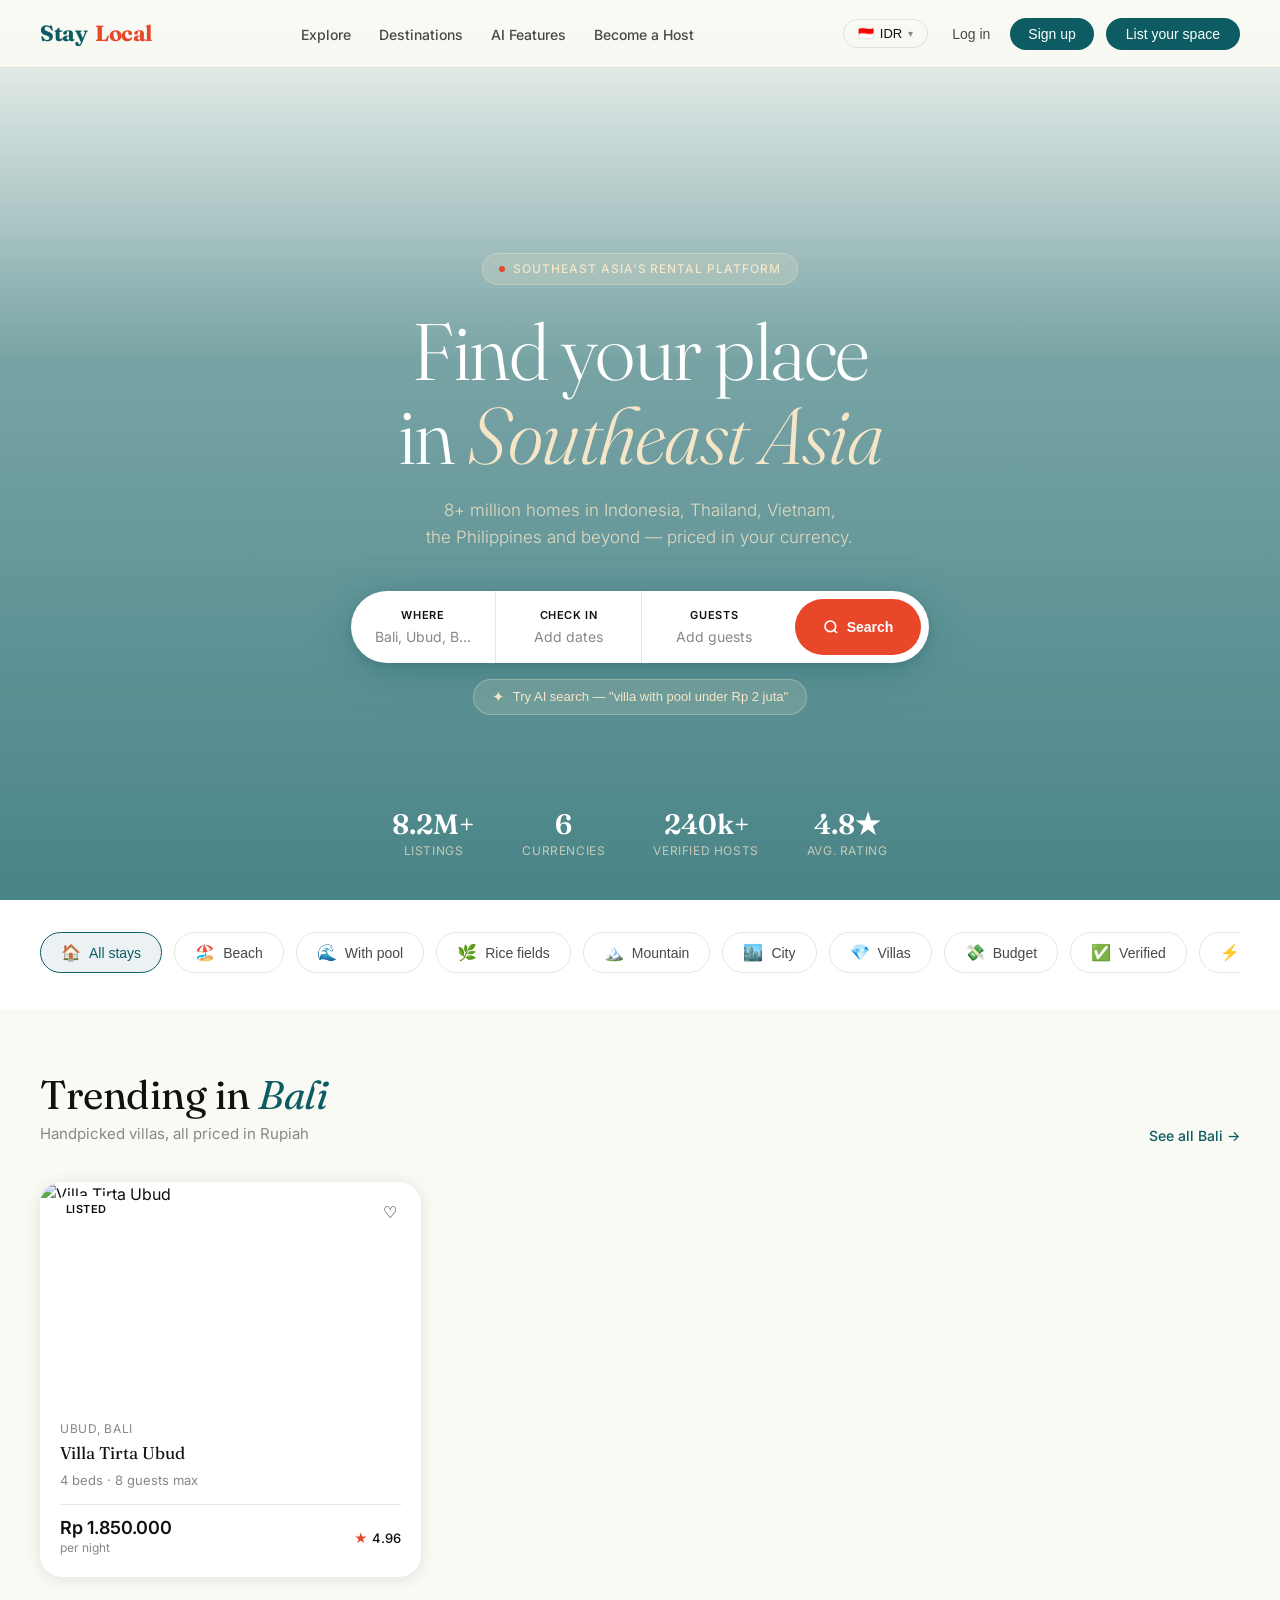
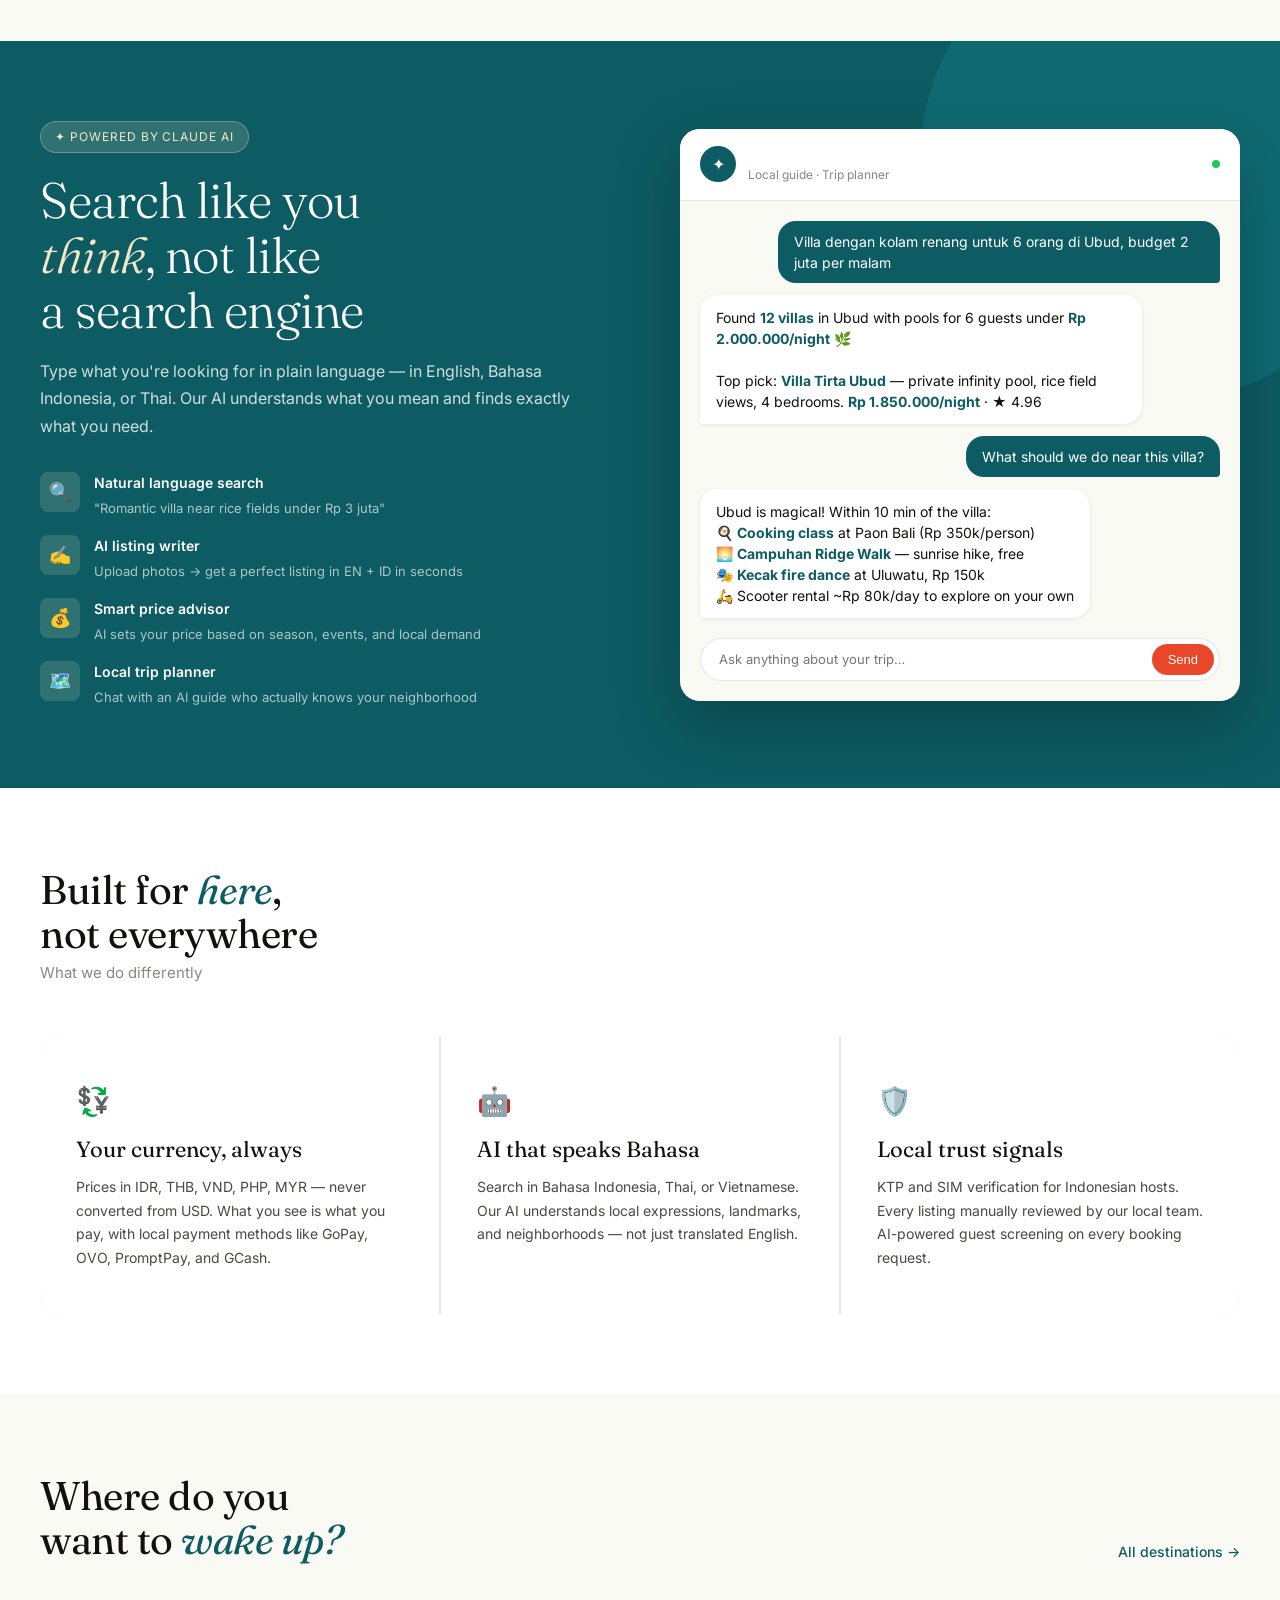
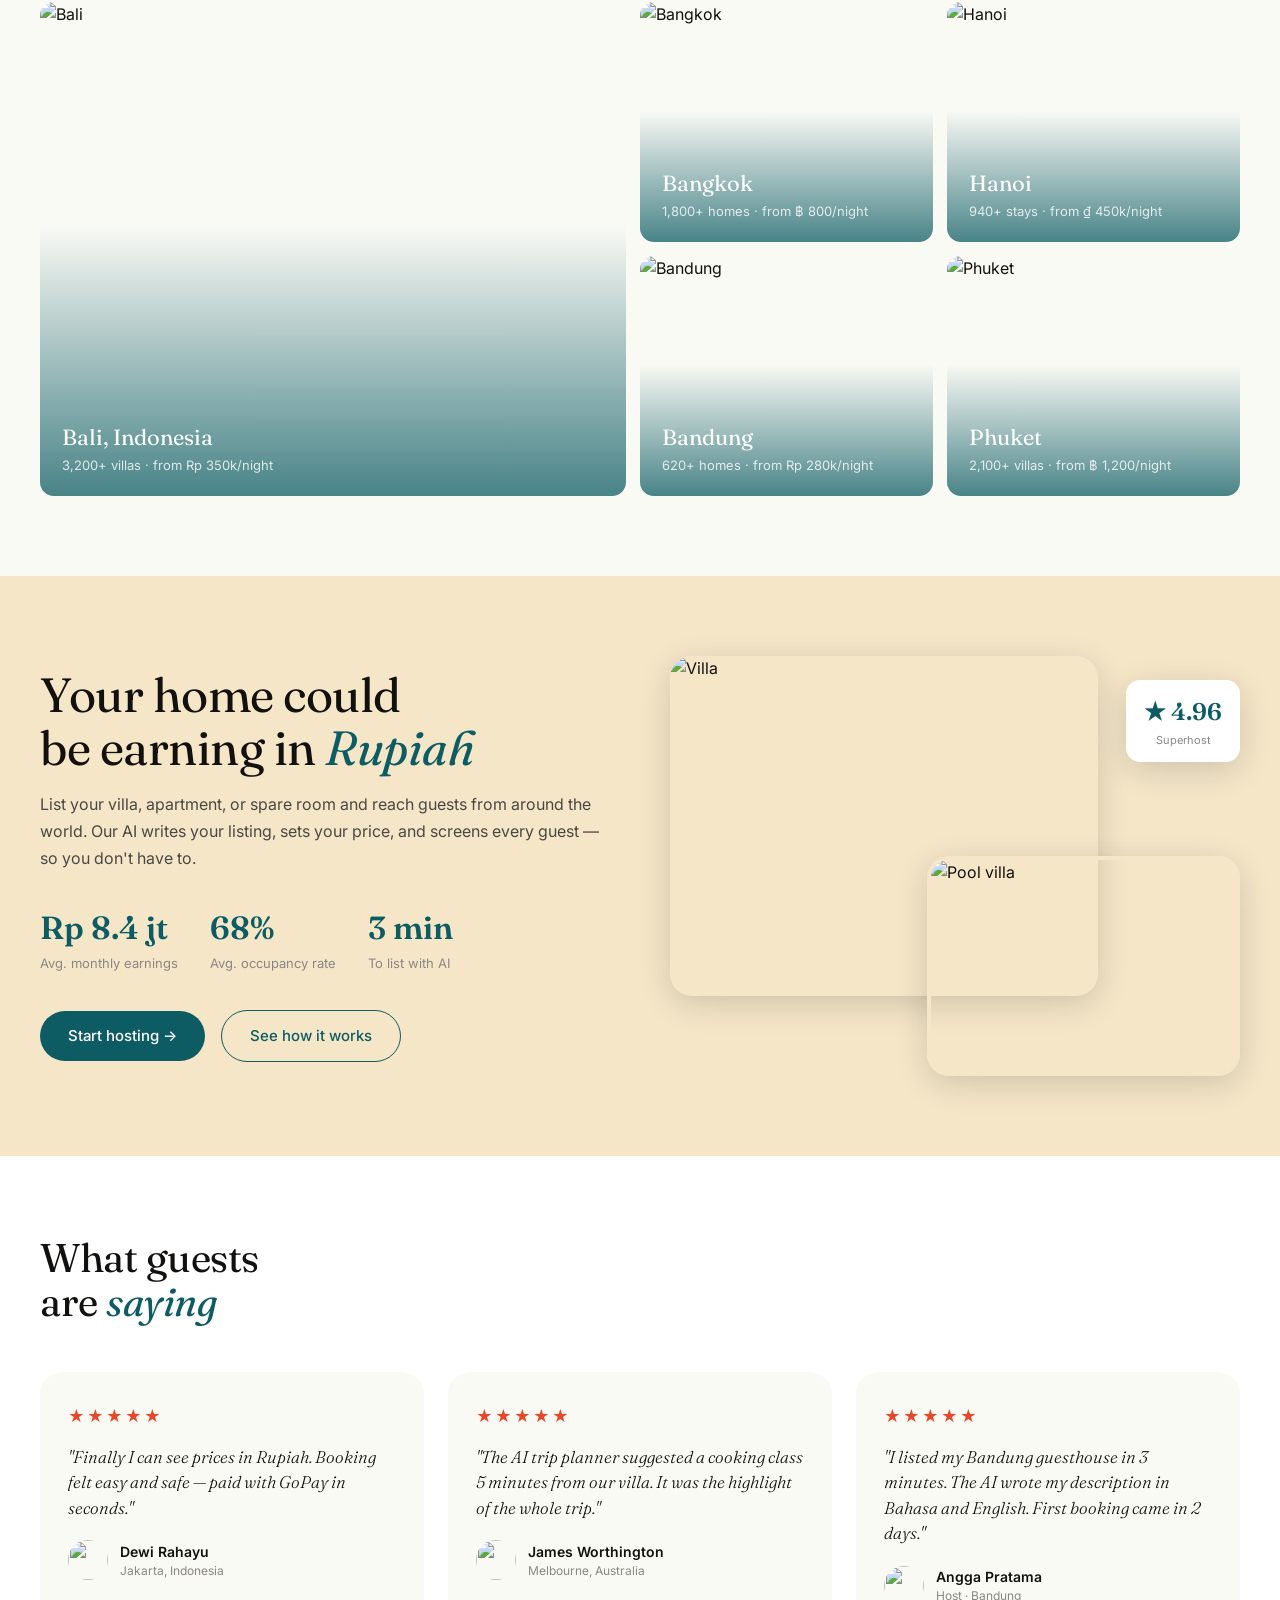
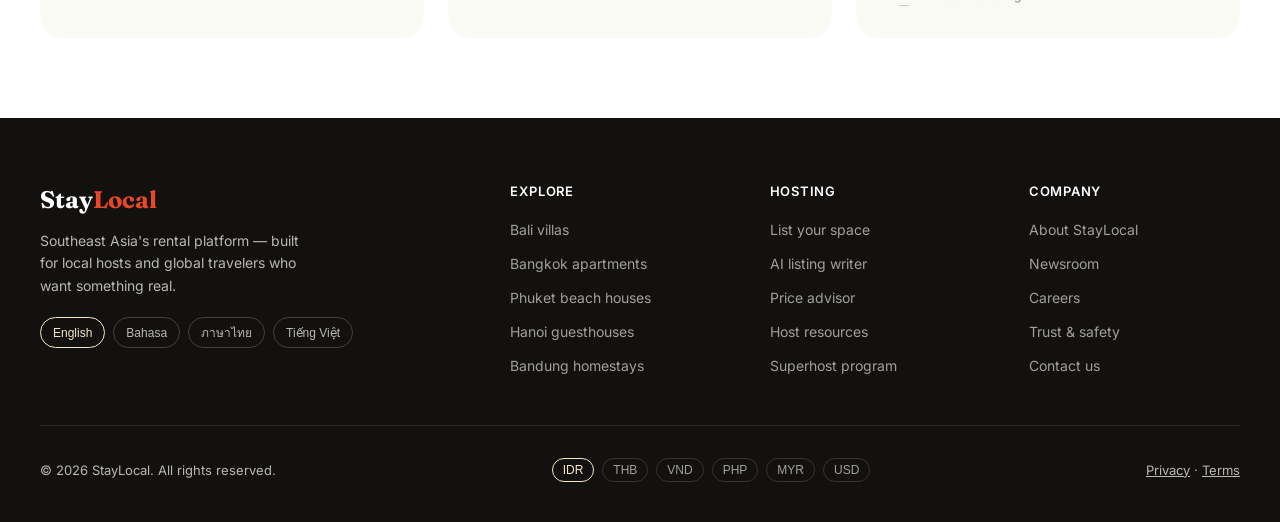
==== commit d4ce27f6: "Add guest auth, booking flow, Midtrans payments" ====
--- a/index.html
+++ b/index.html
@@ -894,7 +894,8 @@
       <span>🇮🇩</span> IDR
       <span style="font-size:10px; color:var(--ink-lt)">▾</span>
     </button>
-    <button class="btn-host">List your space</button>
+    <div id="guestNav"></div>
+    <button class="btn-host" onclick="window.location.href='admin/index.html'">List your space</button>
   </div>
 </nav>
 
@@ -1320,20 +1321,62 @@
 let listings = [];
 
 function parseFrontmatter(text) {
-  const match = text.match(/^---\n([\s\S]*?)\n---/);
+  const match = text.match(/^---\n([\s\S]*?)\n---\n?([\s\S]*)$/);
   if (!match) return {};
-  const obj = {};
-  match[1].split('\n').forEach(line => {
-    const [key, ...rest] = line.split(':');
-    if (key && rest.length) {
-      let val = rest.join(':').trim();
-      if (val === 'true') val = true;
-      else if (val === 'false') val = false;
-      else if (!isNaN(val) && val !== '') val = Number(val);
-      obj[key.trim()] = val;
+  const yamlBlock = match[1];
+  const body = match[2] || '';
+  const obj = { _body: body.trim() };
+  const lines = yamlBlock.split('\n');
+  let i = 0;
+  while (i < lines.length) {
+    const line = lines[i];
+    const kv = line.match(/^([a-zA-Z0-9_]+):\s*(.*)$/);
+    if (!kv) { i++; continue; }
+    const key = kv[1];
+    let val = kv[2].trim();
+    if (val === '') {
+      const blockLines = [];
+      let j = i + 1;
+      while (j < lines.length && /^\s+/.test(lines[j])) { blockLines.push(lines[j]); j++; }
+      obj[key] = parseYamlBlock(blockLines);
+      i = j;
+      continue;
+    }
+    if (val.startsWith('[') && val.endsWith(']')) {
+      obj[key] = val.slice(1, -1).split(',').map(s => s.trim().replace(/^["']|["']$/g, '')).filter(Boolean);
+    } else if (val === 'true') obj[key] = true;
+    else if (val === 'false') obj[key] = false;
+    else if (!isNaN(val) && val !== '') obj[key] = Number(val);
+    else obj[key] = val.replace(/^["']|["']$/g, '');
+    i++;
+  }
+  return obj;
+}
+function parseYamlBlock(lines) {
+  const items = []; let current = null;
+  lines.forEach(raw => {
+    const line = raw.replace(/^\s+/, '');
+    if (line.startsWith('- ')) {
+      if (current) items.push(current);
+      current = {};
+      const rest = line.slice(2);
+      const kv = rest.match(/^([a-zA-Z0-9_]+):\s*(.*)$/);
+      if (kv) current[kv[1]] = coerceYaml(kv[2]);
+      else if (rest.trim()) { items.push(coerceYaml(rest.trim())); current = null; }
+    } else if (current) {
+      const kv = line.match(/^([a-zA-Z0-9_]+):\s*(.*)$/);
+      if (kv) current[kv[1]] = coerceYaml(kv[2]);
     }
   });
-  return obj;
+  if (current) items.push(current);
+  return items;
+}
+function coerceYaml(val) {
+  val = val.trim();
+  if (val === 'true') return true;
+  if (val === 'false') return false;
+  if (!isNaN(val) && val !== '') return Number(val);
+  return val.replace(/^["']|["']$/g, '');
 }
 
 async function fetchListings() {
@@ -1349,6 +1392,7 @@
       const r = await fetch(file.download_url);
       const text = await r.text();
       const data = parseFrontmatter(text);
+      data._filename = file.name;
       return data;
     }));
 
@@ -1408,15 +1452,25 @@
   const grid = document.getElementById('listingsGrid');
   // Photo: if from CMS it starts with /images/, serve from Netlify
   const getPhoto = (l) => {
-    if (!l.photo) return 'https://images.unsplash.com/photo-1582268611958-ebfd161ef9cf?w=600&q=80';
-    if (l.photo.startsWith('/images/')) return 'https://staylocalzahra.netlify.app' + l.photo;
-    return l.photo;
+    let path = null;
+    if (l.photos && l.photos.length) path = l.photos[0].url;
+    else if (l.photo) path = l.photo;
+    if (!path) return 'https://images.unsplash.com/photo-1582268611958-ebfd161ef9cf?w=600&q=80';
+    if (path.startsWith('/images/')) return 'https://staylocalzahra.netlify.app' + path;
+    return path;
   };
-  grid.innerHTML = listings.map(l => `
-    <div class="listing-card reveal" onclick="alert('Booking flow coming soon!')">
+  const todayStr = new Date().toISOString().slice(0,10);
+  const getActivePromo = (l) => (l.promotions||[]).find(p => todayStr >= p.start && todayStr <= p.end);
+
+  grid.innerHTML = listings.map(l => {
+    const promo = getActivePromo(l);
+    const basePrice = l.price || 0;
+    const finalPrice = promo ? basePrice * (1 - promo.discountPercent/100) : basePrice;
+    return `
+    <div class="listing-card reveal" onclick="window.location.href='listing.html?file=${l._filename || ''}'">
       <div class="card-photo">
         <img src="${getPhoto(l)}" alt="${l.title}" loading="lazy" onerror="this.src='https://images.unsplash.com/photo-1582268611958-ebfd161ef9cf?w=600&q=80'">
-        <span class="card-badge badge-fav">Listed</span>
+        <span class="card-badge ${promo ? 'badge-new' : 'badge-fav'}">${promo ? promo.discountPercent + '% OFF' : 'Listed'}</span>
         <button class="card-wishlist" onclick="event.stopPropagation();this.textContent=this.textContent==='♡'?'♥':'♡'" aria-label="Save">♡</button>
       </div>
       <div class="card-body">
@@ -1425,7 +1479,8 @@
         <div class="card-meta">${l.bedrooms || '?'} beds · ${l.guests || '?'} guests max</div>
         <div class="card-footer">
           <div class="card-price">
-            <span class="card-price-main" data-idr="${l.price || 0}">${formatPrice(l.price || 0, currentCurrency)}</span>
+            ${promo ? `<span style="font-size:12px;color:var(--ink-lt);text-decoration:line-through;display:block" data-idr-strike="${basePrice}">${formatPrice(basePrice, currentCurrency)}</span>` : ''}
+            <span class="card-price-main" data-idr="${finalPrice}">${formatPrice(finalPrice, currentCurrency)}</span>
             <span class="card-price-unit">per night</span>
           </div>
           <div class="card-rating">
@@ -1434,7 +1489,7 @@
         </div>
       </div>
     </div>
-  `).join('');
+  `;}).join('');
   observeReveal();
 }
 
@@ -1450,6 +1505,9 @@
   document.querySelectorAll('[data-idr]').forEach(el => {
     el.textContent = formatPrice(parseFloat(el.dataset.idr), currentCurrency);
   });
+  document.querySelectorAll('[data-idr-strike]').forEach(el => {
+    el.textContent = formatPrice(parseFloat(el.dataset.idrStrike), currentCurrency);
+  });
   // Update footer currency buttons
   document.querySelectorAll('.curr-btn').forEach((btn, i) => {
     btn.classList.toggle('active', currKeys[i] === currentCurrency);
@@ -1465,6 +1523,9 @@
     currencyBtn.innerHTML = `<span>${c.flag}</span> ${currentCurrency} <span style="font-size:10px;color:var(--ink-lt)">▾</span>`;
     document.querySelectorAll('[data-idr]').forEach(el => {
       el.textContent = formatPrice(parseFloat(el.dataset.idr), currentCurrency);
+    });
+    document.querySelectorAll('[data-idr-strike]').forEach(el => {
+      el.textContent = formatPrice(parseFloat(el.dataset.idrStrike), currentCurrency);
     });
     document.querySelectorAll('.curr-btn').forEach((b, j) => {
       b.classList.toggle('active', j === i);
@@ -1557,5 +1618,13 @@
 fetchListings();
 observeReveal();
 </script>
+<script src="guest-auth.js"></script>
+<script>
+// Auth nav + styles for index page
+const _as = document.createElement('style');
+_as.textContent = `.btn-auth-signup{padding:8px 18px;background:var(--teal);color:#fff;border:none;border-radius:var(--r-pill);font-size:14px;font-weight:500;cursor:pointer}`;
+document.head.appendChild(_as);
+renderGuestNav();
+</script>
 </body>
 </html>
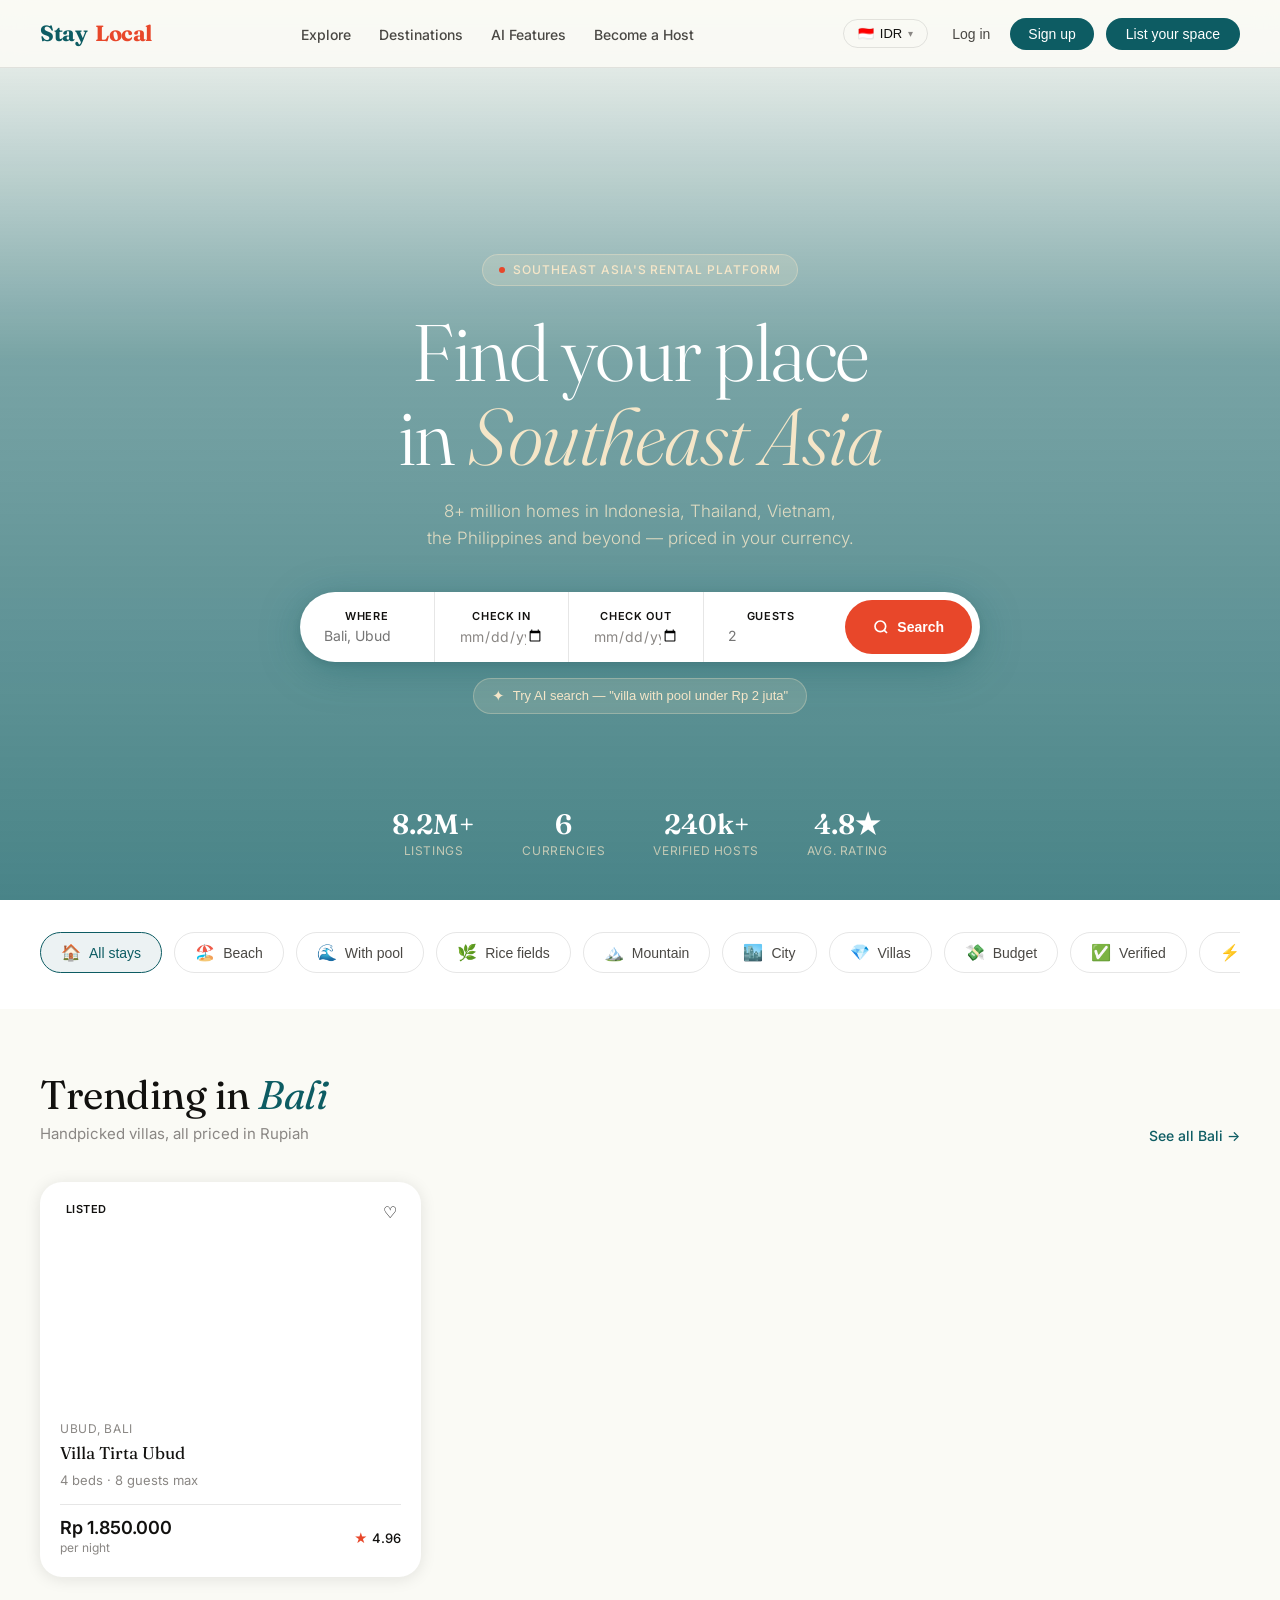
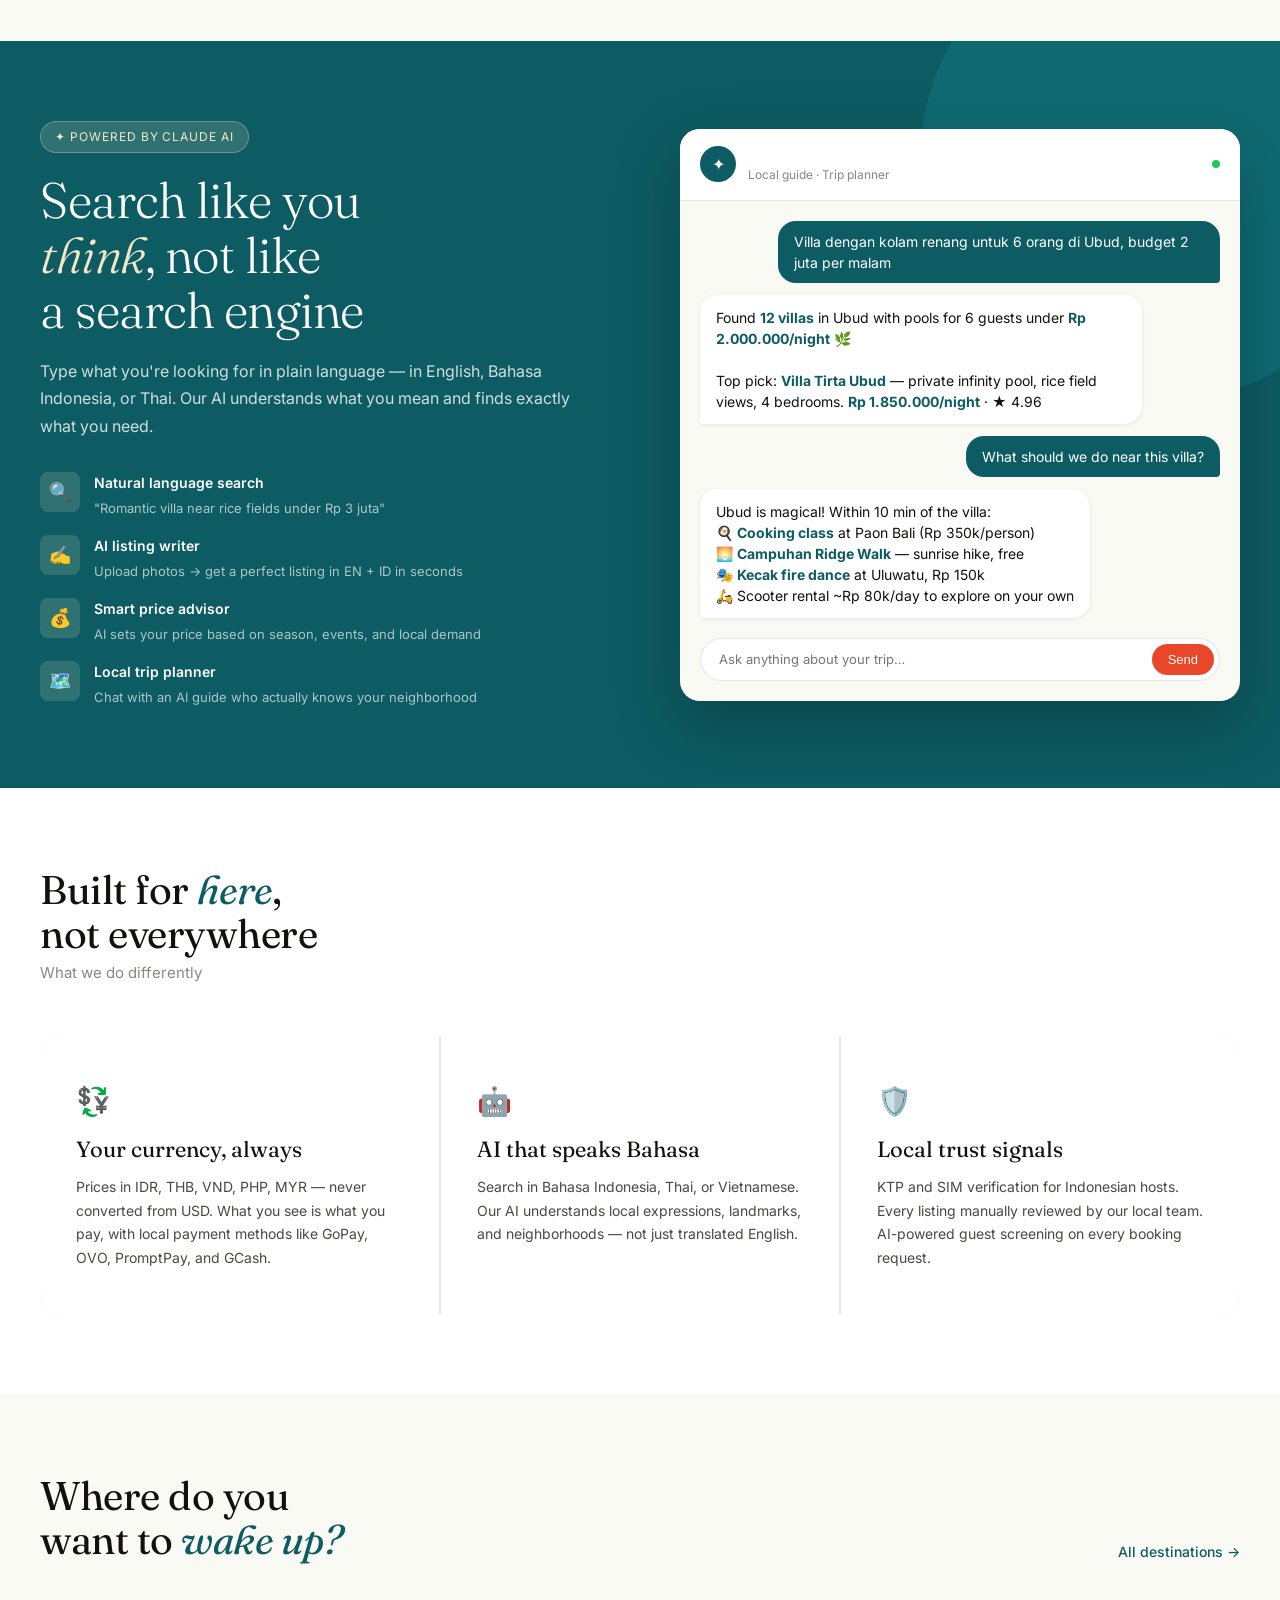
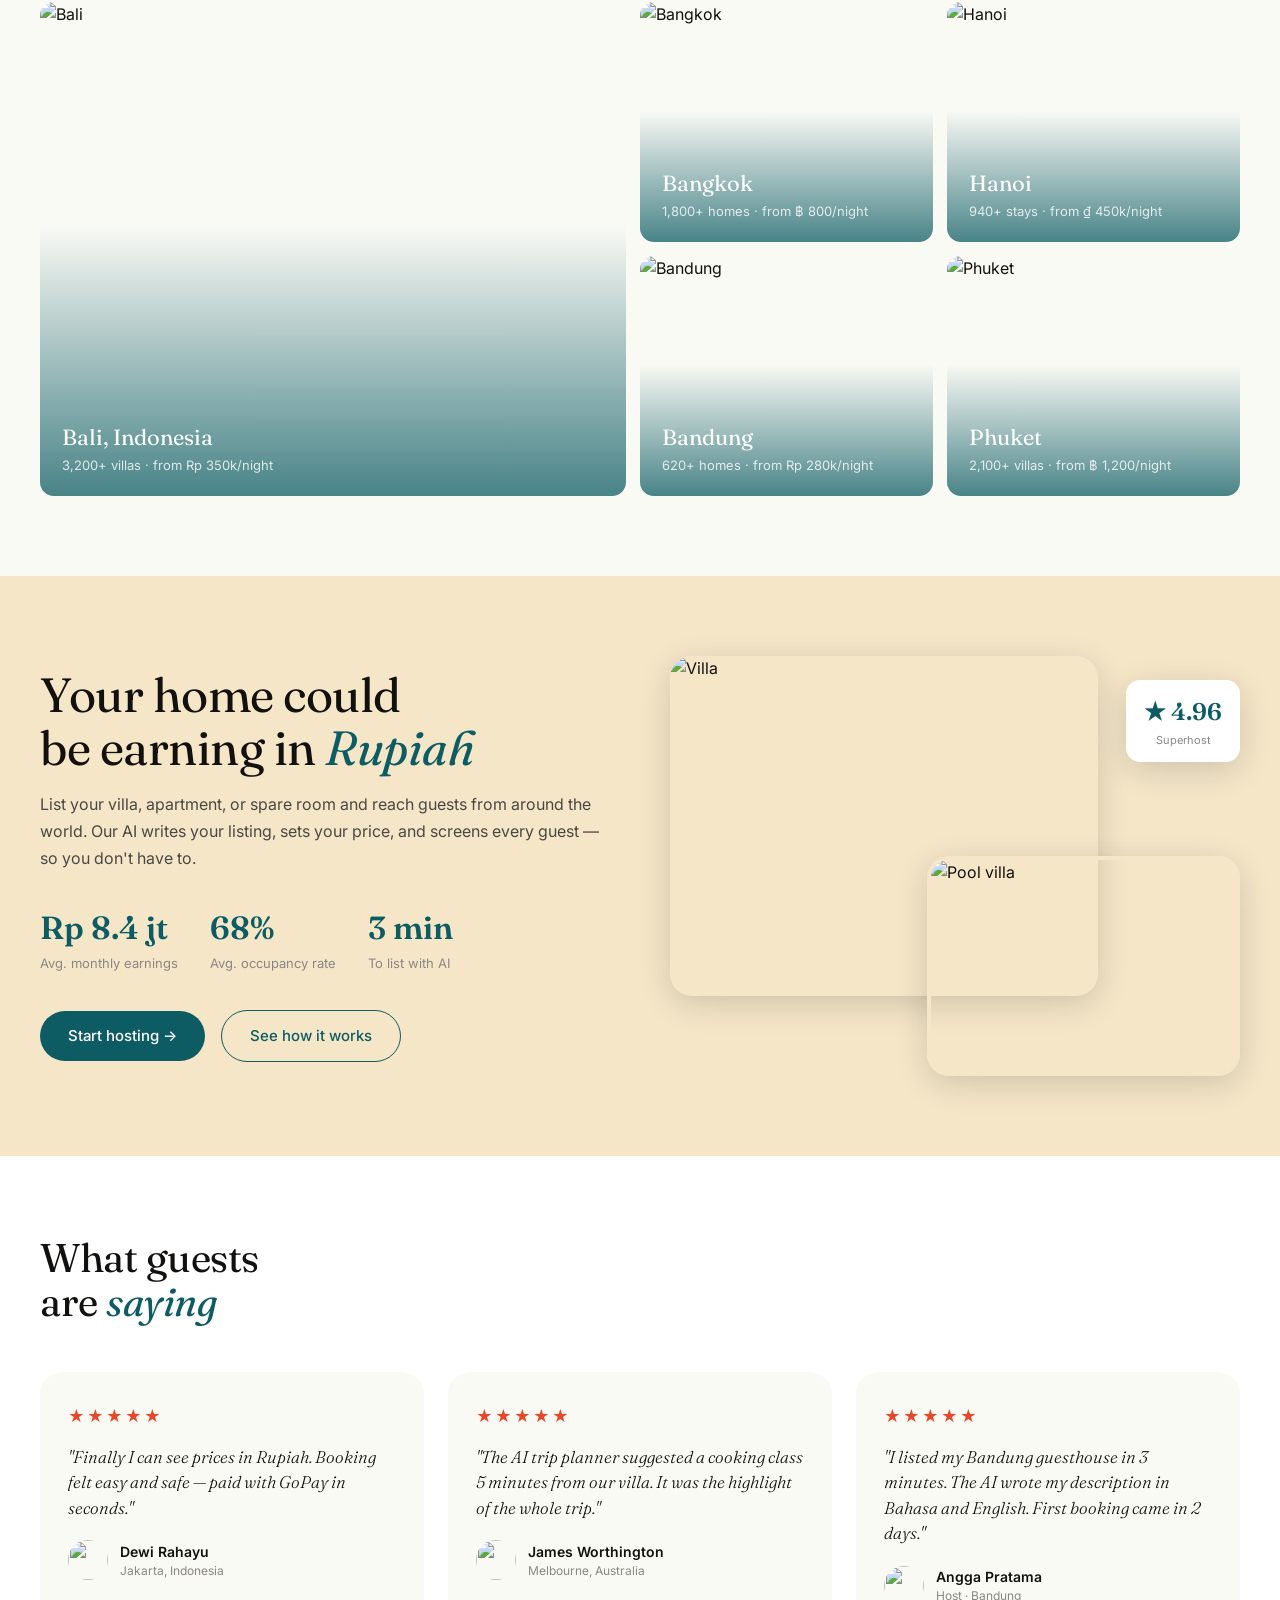
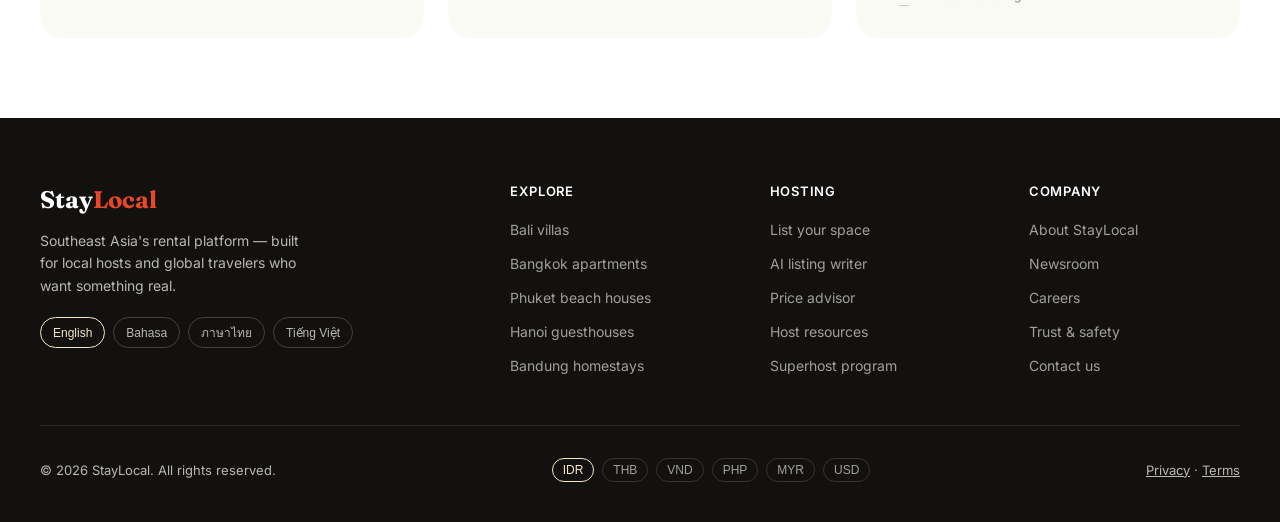
==== commit 8431080f: "Fix search bar - real filtering by location, dates, guests" ====
--- a/index.html
+++ b/index.html
@@ -916,17 +916,28 @@
     <p class="hero-sub">8+ million homes in Indonesia, Thailand, Vietnam,<br>the Philippines and beyond — priced in your currency.</p>
 
     <div class="search-bar">
-      <div class="search-field">
+      <div class="search-field" style="cursor:default">
         <span class="search-label">Where</span>
-        <span class="search-value">Bali, Ubud, Bangkok…</span>
-      </div>
-      <div class="search-field">
+        <input id="searchWhere" list="whereSuggestions" placeholder="Bali, Ubud, Bangkok…" style="border:none;outline:none;font-size:14px;color:var(--ink-lt);background:transparent;width:100%;font-family:inherit">
+        <datalist id="whereSuggestions">
+          <option value="Bali"></option><option value="Bandung"></option>
+          <option value="Bangkok"></option><option value="Phuket"></option>
+          <option value="Ubud"></option><option value="Seminyak"></option>
+          <option value="Canggu"></option><option value="Hanoi"></option>
+          <option value="Manila"></option><option value="Kuala Lumpur"></option>
+        </datalist>
+      </div>
+      <div class="search-field" style="cursor:default">
         <span class="search-label">Check in</span>
-        <span class="search-value">Add dates</span>
-      </div>
-      <div class="search-field">
+        <input id="searchCheckin" type="date" style="border:none;outline:none;font-size:14px;color:var(--ink-lt);background:transparent;width:100%;font-family:inherit">
+      </div>
+      <div class="search-field" style="cursor:default">
+        <span class="search-label">Check out</span>
+        <input id="searchCheckout" type="date" style="border:none;outline:none;font-size:14px;color:var(--ink-lt);background:transparent;width:100%;font-family:inherit">
+      </div>
+      <div class="search-field" style="cursor:default;border-right:none">
         <span class="search-label">Guests</span>
-        <span class="search-value">Add guests</span>
+        <input id="searchGuests" type="number" min="1" max="30" placeholder="2" style="border:none;outline:none;font-size:14px;color:var(--ink-lt);background:transparent;width:60px;font-family:inherit">
       </div>
       <button class="search-btn" onclick="handleSearch()">
         <svg width="16" height="16" fill="none" stroke="currentColor" stroke-width="2.5" viewBox="0 0 24 24"><circle cx="11" cy="11" r="8"/><path d="m21 21-4.35-4.35"/></svg>
@@ -1593,8 +1604,72 @@
 }
 
 function handleSearch() {
+  const where = (document.getElementById('searchWhere').value || '').trim().toLowerCase();
+  const checkin = document.getElementById('searchCheckin').value;
+  const checkout = document.getElementById('searchCheckout').value;
+  const guests = parseInt(document.getElementById('searchGuests').value || '0');
+
+  // Update section header
+  const sectionTitle = document.querySelector('.section-title');
+  if (sectionTitle) {
+    sectionTitle.innerHTML = where
+      ? `Results for <em>${document.getElementById('searchWhere').value}</em>`
+      : `Trending in <em>Bali</em>`;
+  }
+
+  // Filter listings
+  let filtered = [...listings];
+
+  if (where) {
+    filtered = filtered.filter(l =>
+      (l.location||'').toLowerCase().includes(where) ||
+      (l.title||'').toLowerCase().includes(where) ||
+      (l.region||'').toLowerCase().includes(where)
+    );
+  }
+
+  if (guests > 0) {
+    filtered = filtered.filter(l => (Number(l.guests) || 99) >= guests);
+  }
+
+  if (checkin && checkout) {
+    filtered = filtered.filter(l => {
+      const blocked = (l.blockedDates||[]).concat(l.bookedDates||[]);
+      let d = new Date(checkin);
+      const end = new Date(checkout);
+      while (d < end) {
+        if (blocked.includes(d.toISOString().slice(0,10))) return false;
+        d.setDate(d.getDate()+1);
+      }
+      return true;
+    });
+  }
+
+  // Render filtered results
+  const grid = document.getElementById('listingsGrid');
+  if (!filtered.length) {
+    grid.innerHTML = `<div style="grid-column:1/-1;text-align:center;padding:60px 20px;color:var(--ink-lt)">
+      <div style="font-size:36px;margin-bottom:12px">🔍</div>
+      <div style="font-size:16px;font-weight:500;margin-bottom:8px">No listings found</div>
+      <div style="font-size:14px">Try a different location or dates</div>
+    </div>`;
+    return;
+  }
+
+  // Temporarily set listings to filtered for render
+  const originalListings = listings;
+  listings = filtered;
+  renderListings();
+  listings = originalListings;
+
   document.getElementById('listings').scrollIntoView({ behavior: 'smooth' });
 }
+
+// Also trigger search on Enter key in where field
+document.addEventListener('DOMContentLoaded', () => {
+  const whereInput = document.getElementById('searchWhere');
+  if (whereInput) whereInput.addEventListener('keydown', e => { if (e.key==='Enter') handleSearch(); });
+});
 
 // ── SCROLL REVEAL ──
 function observeReveal() {
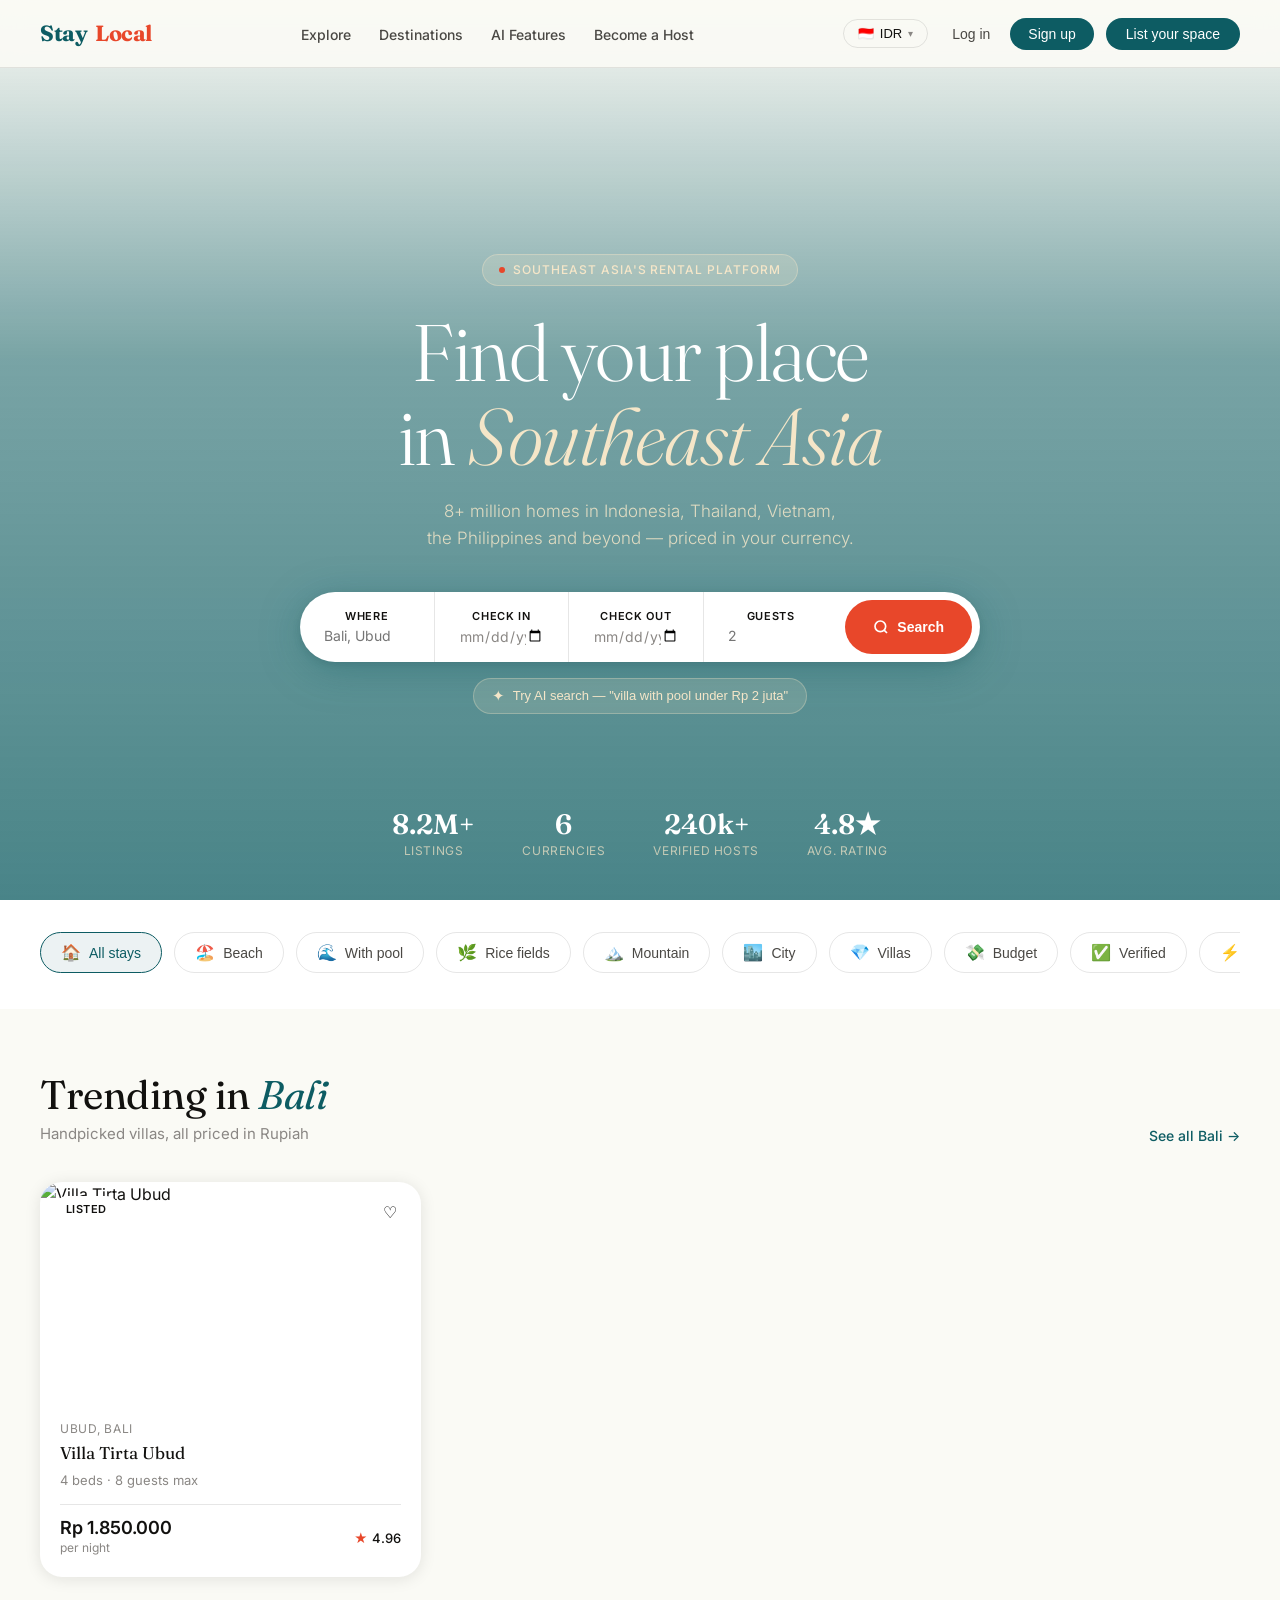
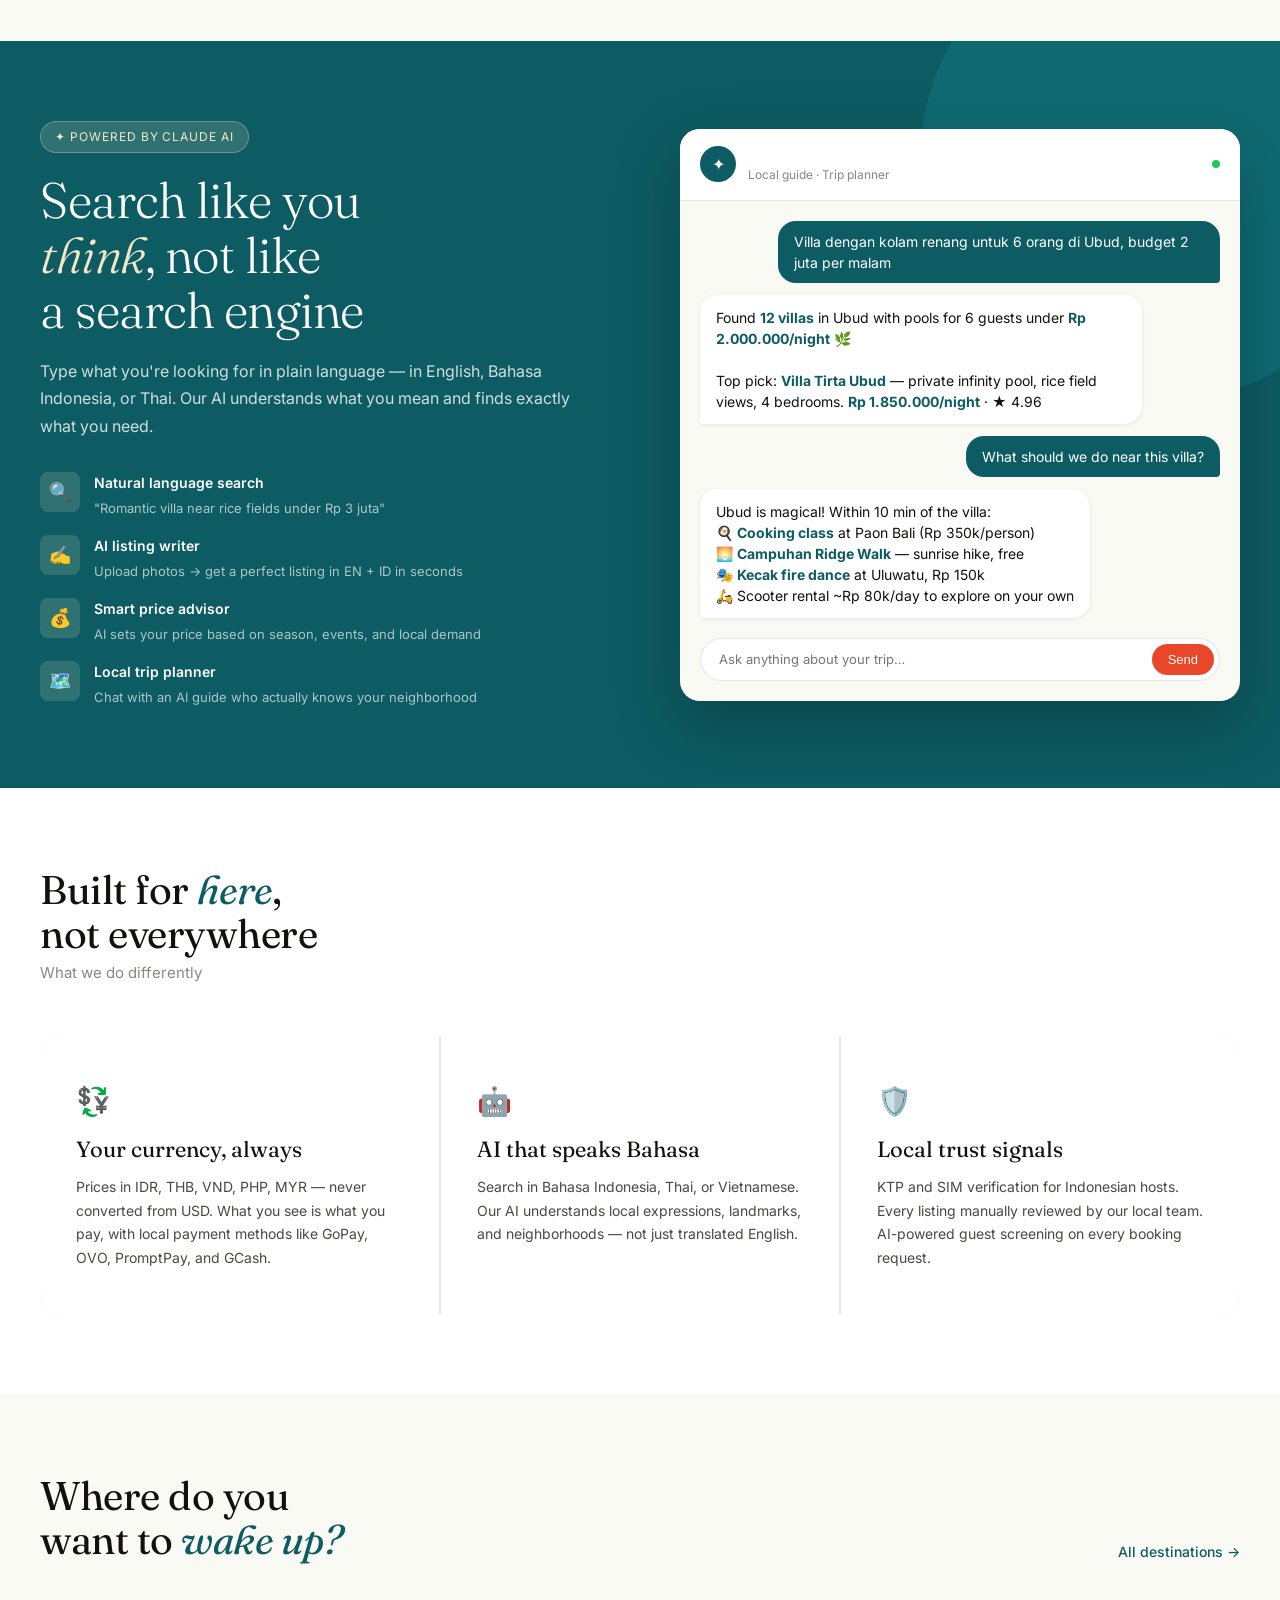
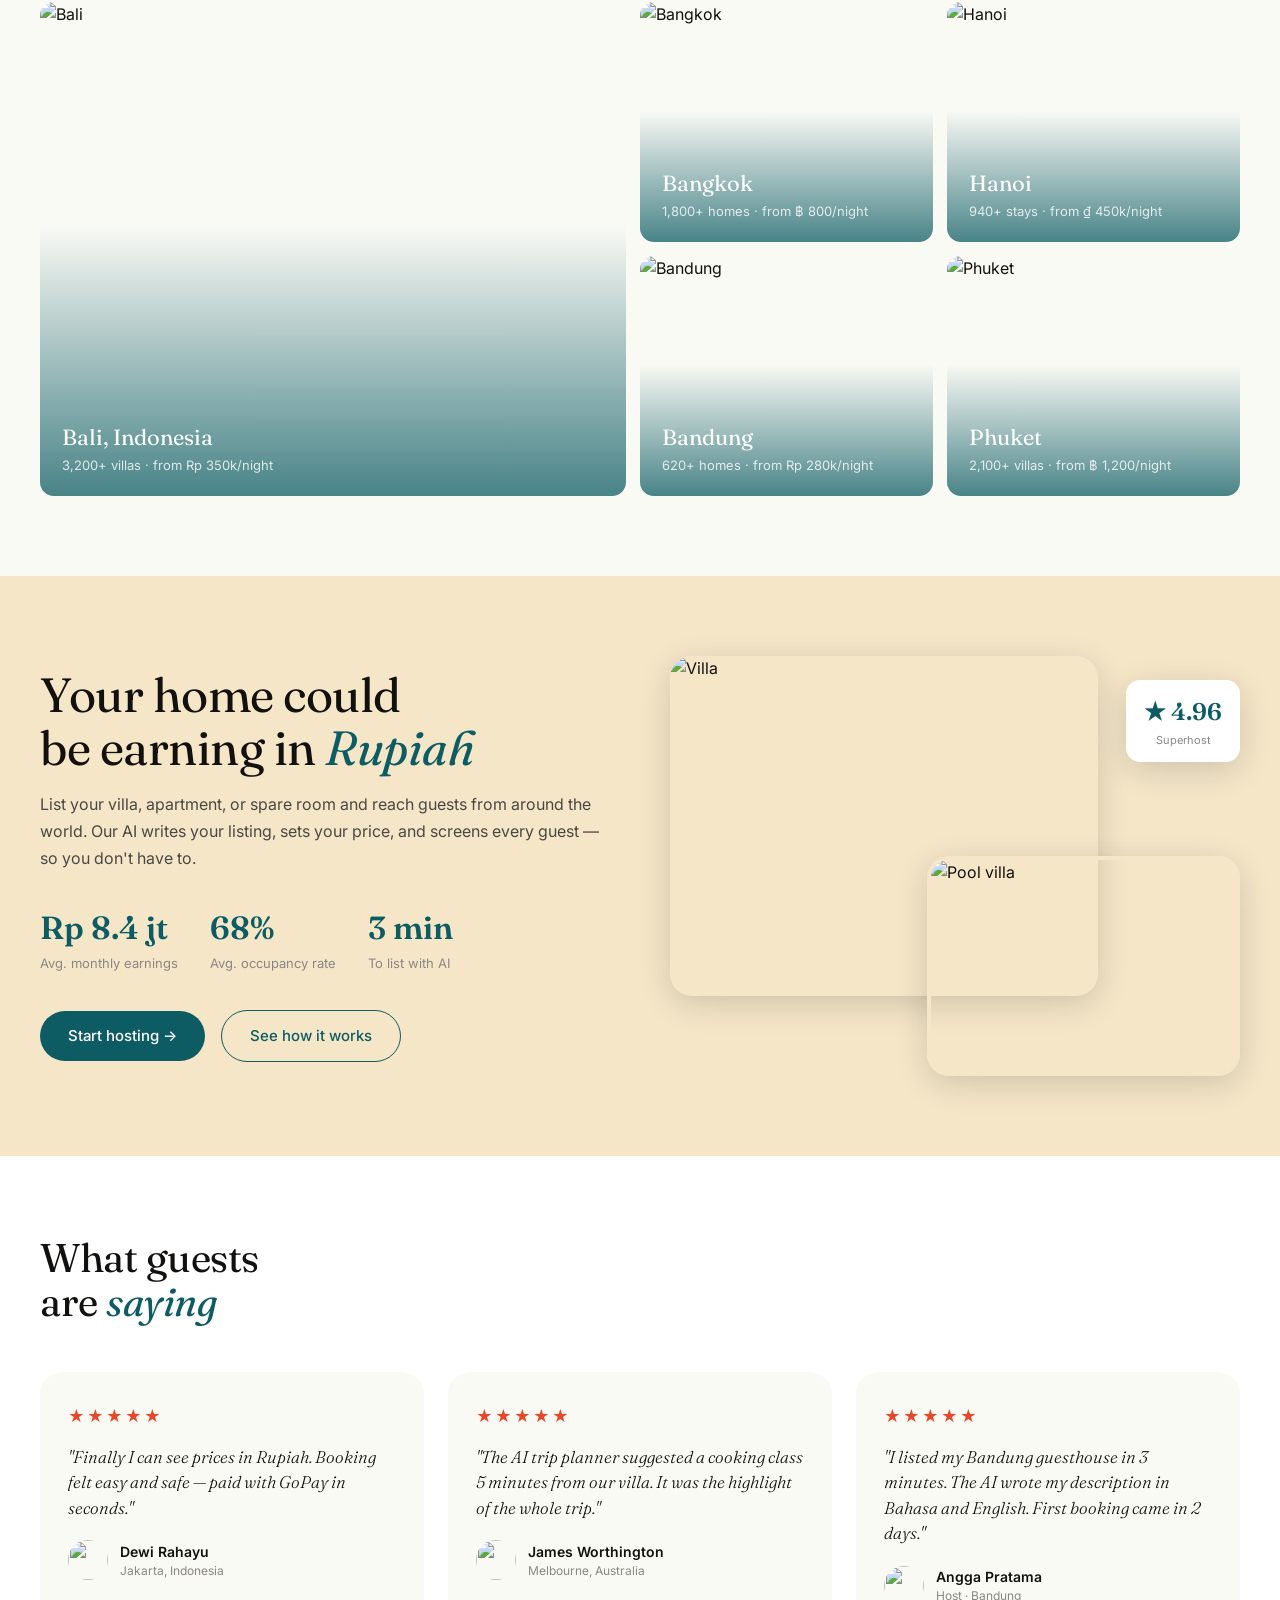
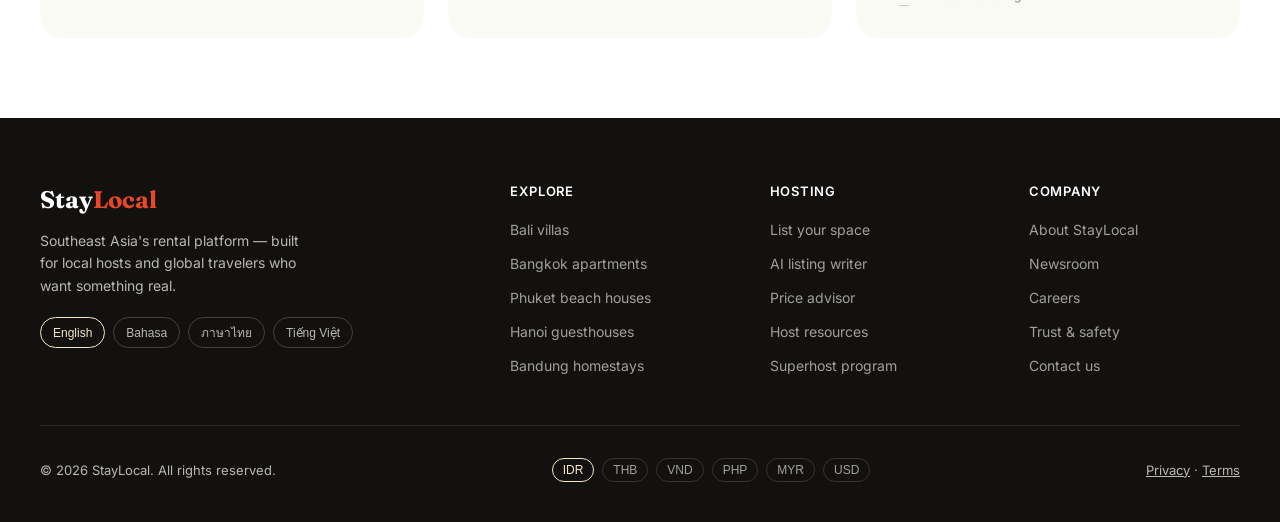
==== commit 632a76f6: "Fix search filter type error and scroll" ====
--- a/index.html
+++ b/index.html
@@ -1617,23 +1617,16 @@
       : `Trending in <em>Bali</em>`;
   }
 
-  // Filter listings
-  let filtered = [...listings];
-
-  if (where) {
-    filtered = filtered.filter(l =>
-      (l.location||'').toLowerCase().includes(where) ||
-      (l.title||'').toLowerCase().includes(where) ||
-      (l.region||'').toLowerCase().includes(where)
-    );
-  }
-
-  if (guests > 0) {
-    filtered = filtered.filter(l => (Number(l.guests) || 99) >= guests);
-  }
-
-  if (checkin && checkout) {
-    filtered = filtered.filter(l => {
+  // Filter listings — coerce all fields to string first
+  let filtered = listings.filter(l => {
+    const loc = String(l.location || '').toLowerCase();
+    const title = String(l.title || '').toLowerCase();
+    const region = String(l.region || '').toLowerCase();
+    const cap = Number(l.guests) || 99;
+
+    if (where && !loc.includes(where) && !title.includes(where) && !region.includes(where)) return false;
+    if (guests > 0 && cap < guests) return false;
+    if (checkin && checkout) {
       const blocked = (l.blockedDates||[]).concat(l.bookedDates||[]);
       let d = new Date(checkin);
       const end = new Date(checkout);
@@ -1641,11 +1634,10 @@
         if (blocked.includes(d.toISOString().slice(0,10))) return false;
         d.setDate(d.getDate()+1);
       }
-      return true;
-    });
-  }
-
-  // Render filtered results
+    }
+    return true;
+  });
+
   const grid = document.getElementById('listingsGrid');
   if (!filtered.length) {
     grid.innerHTML = `<div style="grid-column:1/-1;text-align:center;padding:60px 20px;color:var(--ink-lt)">
@@ -1653,23 +1645,35 @@
       <div style="font-size:16px;font-weight:500;margin-bottom:8px">No listings found</div>
       <div style="font-size:14px">Try a different location or dates</div>
     </div>`;
-    return;
-  }
-
-  // Temporarily set listings to filtered for render
-  const originalListings = listings;
-  listings = filtered;
-  renderListings();
-  listings = originalListings;
-
-  document.getElementById('listings').scrollIntoView({ behavior: 'smooth' });
+  } else {
+    const saved = listings;
+    listings = filtered;
+    renderListings();
+    listings = saved;
+  }
+
+  // Scroll after a short delay to let DOM update
+  setTimeout(() => {
+    const el = document.getElementById('listings');
+    if (el) el.scrollIntoView({ behavior: 'smooth', block: 'start' });
+  }, 150);
 }
 
-// Also trigger search on Enter key in where field
-document.addEventListener('DOMContentLoaded', () => {
+// Trigger search on Enter key in where field
+setTimeout(() => {
   const whereInput = document.getElementById('searchWhere');
   if (whereInput) whereInput.addEventListener('keydown', e => { if (e.key==='Enter') handleSearch(); });
-});
+  const checkinInput = document.getElementById('searchCheckin');
+  if (checkinInput) checkinInput.addEventListener('change', () => {
+    // Auto set checkout to next day if not set
+    const checkout = document.getElementById('searchCheckout');
+    if (!checkout.value && checkinInput.value) {
+      const next = new Date(checkinInput.value);
+      next.setDate(next.getDate() + 1);
+      checkout.value = next.toISOString().slice(0,10);
+    }
+  });
+}, 500);
 
 // ── SCROLL REVEAL ──
 function observeReveal() {
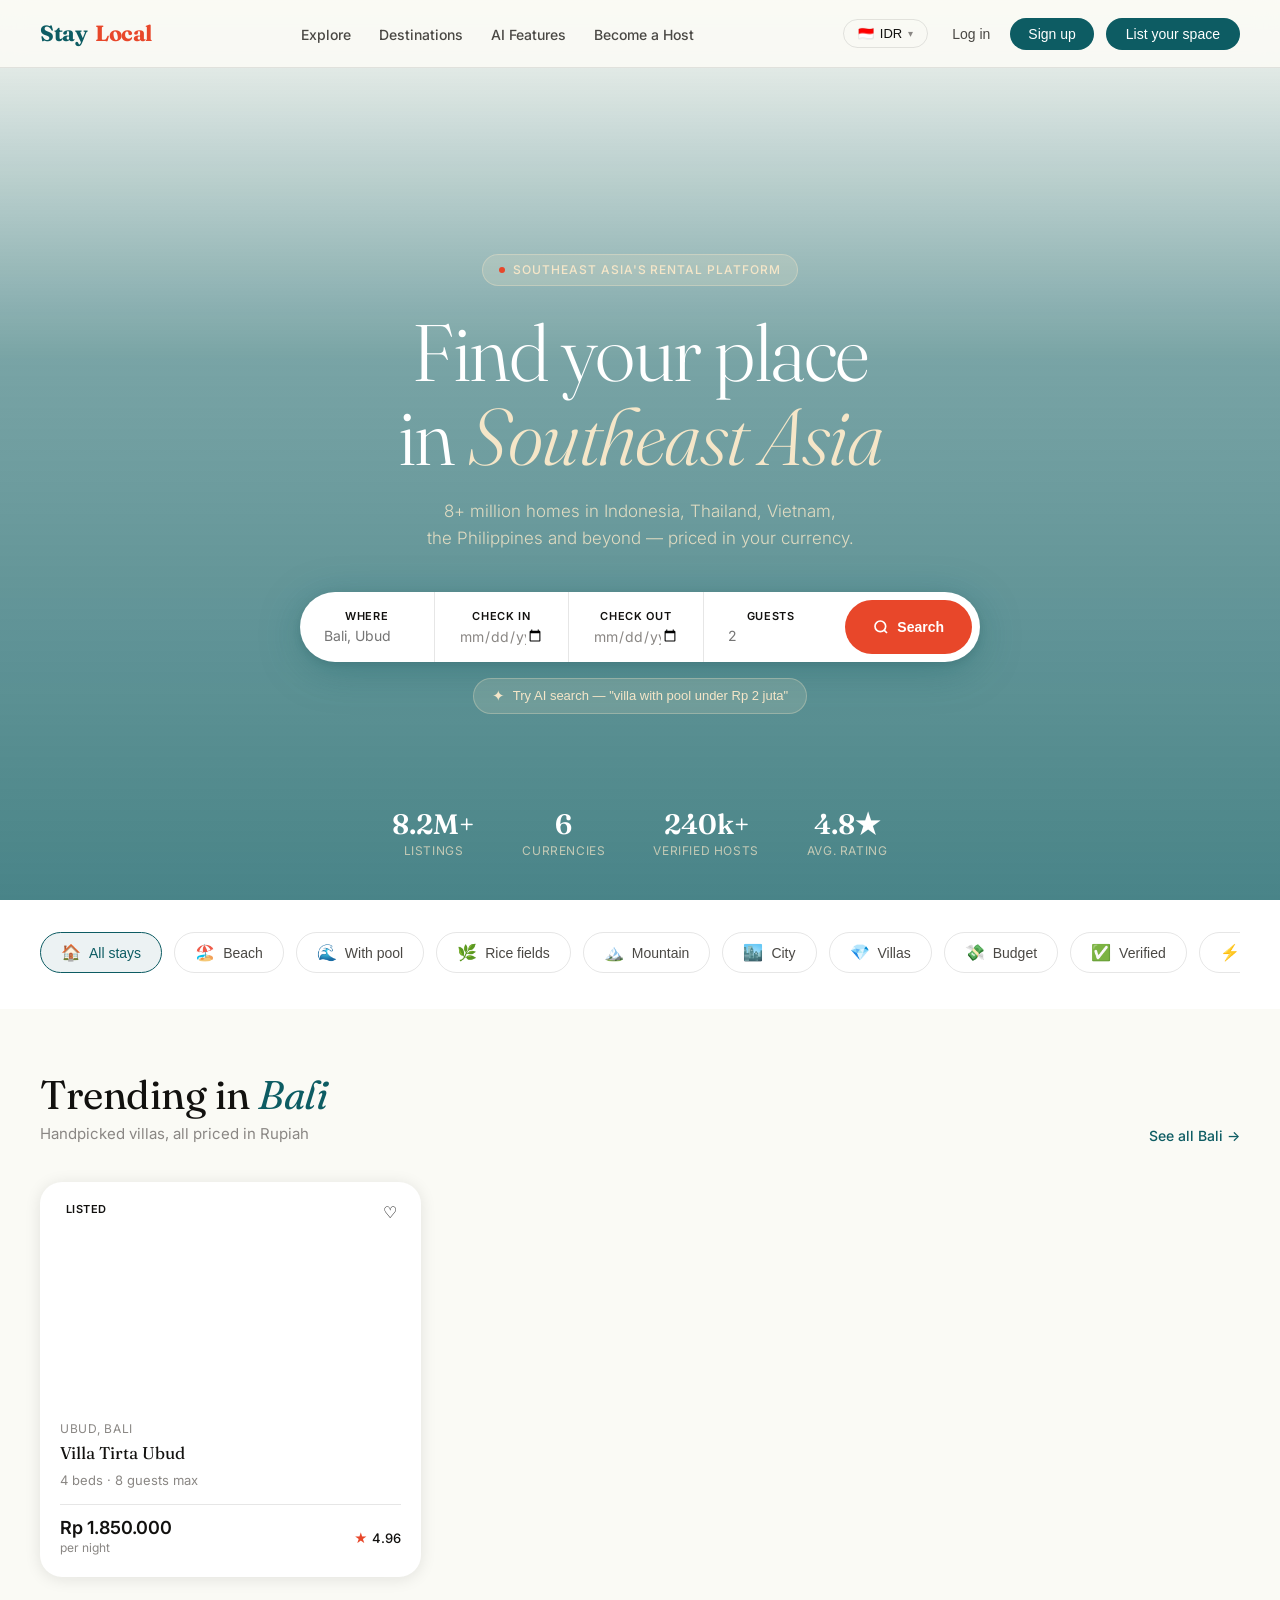
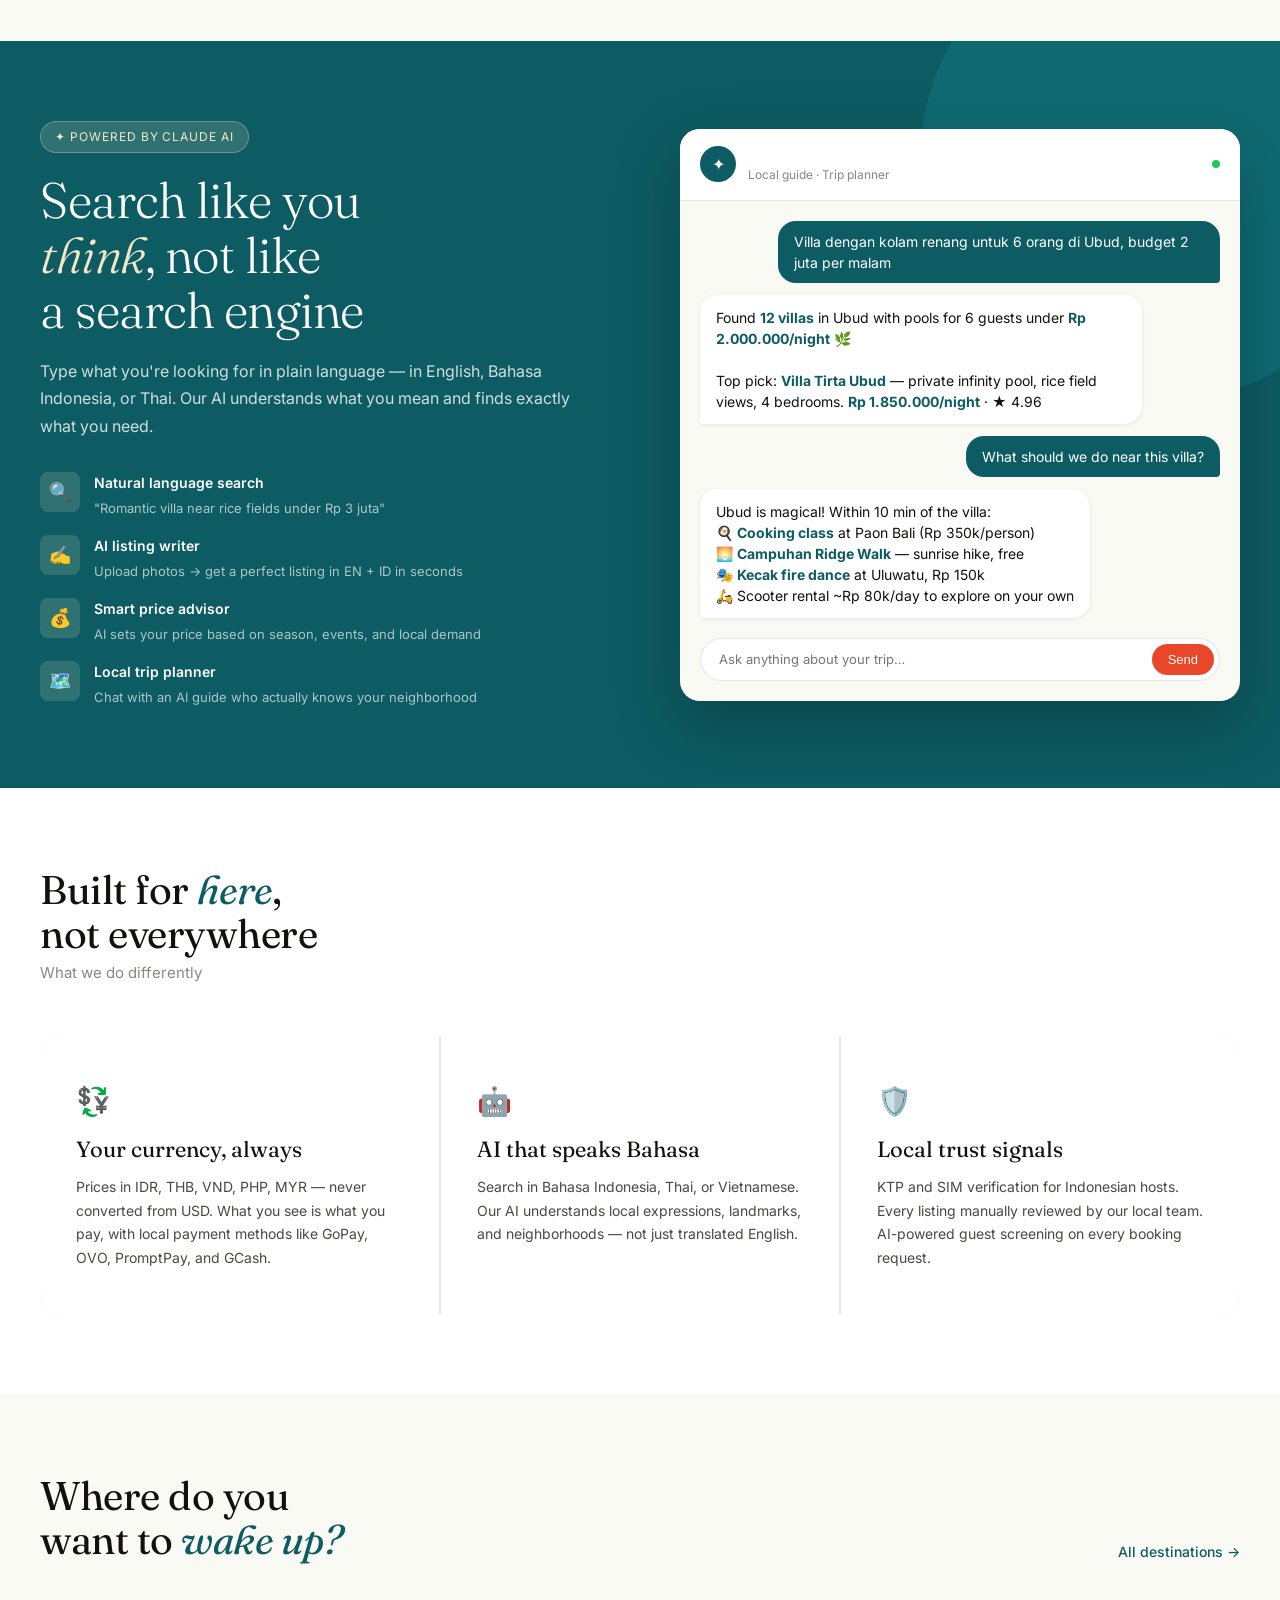
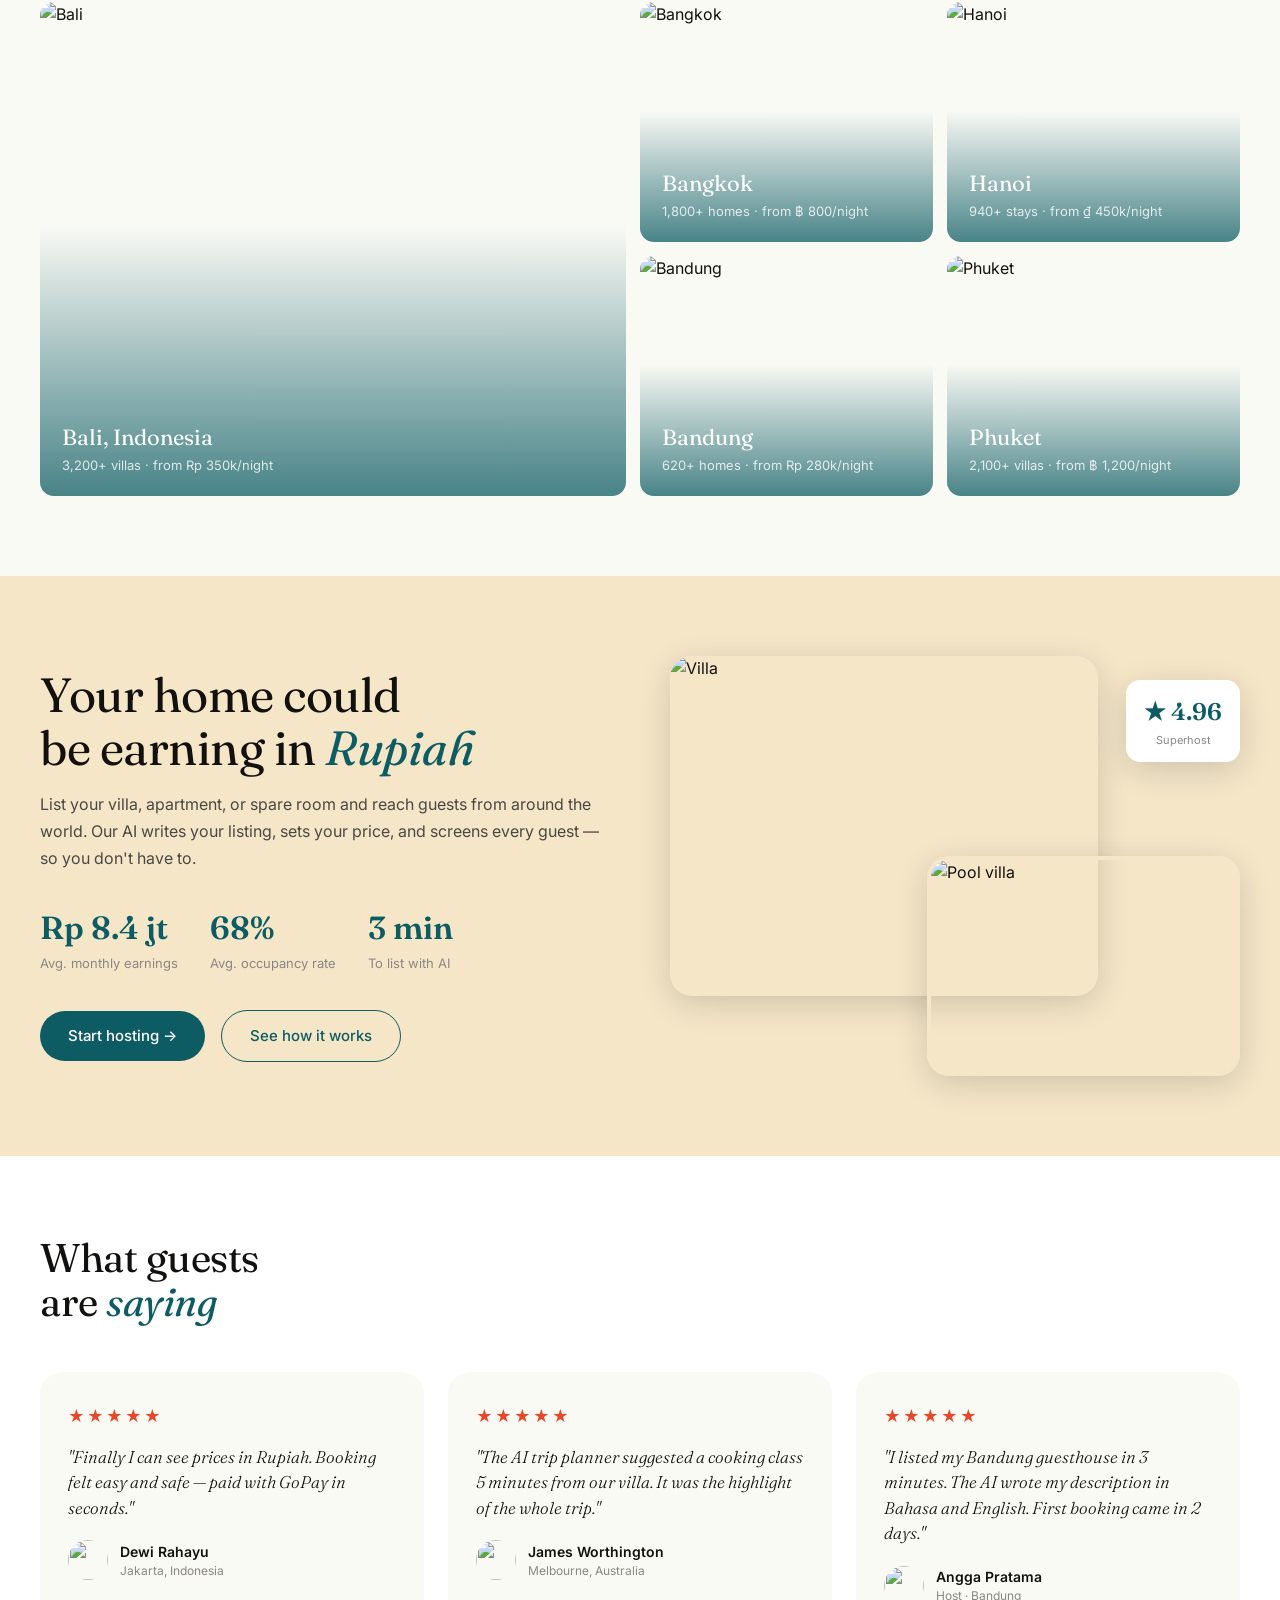
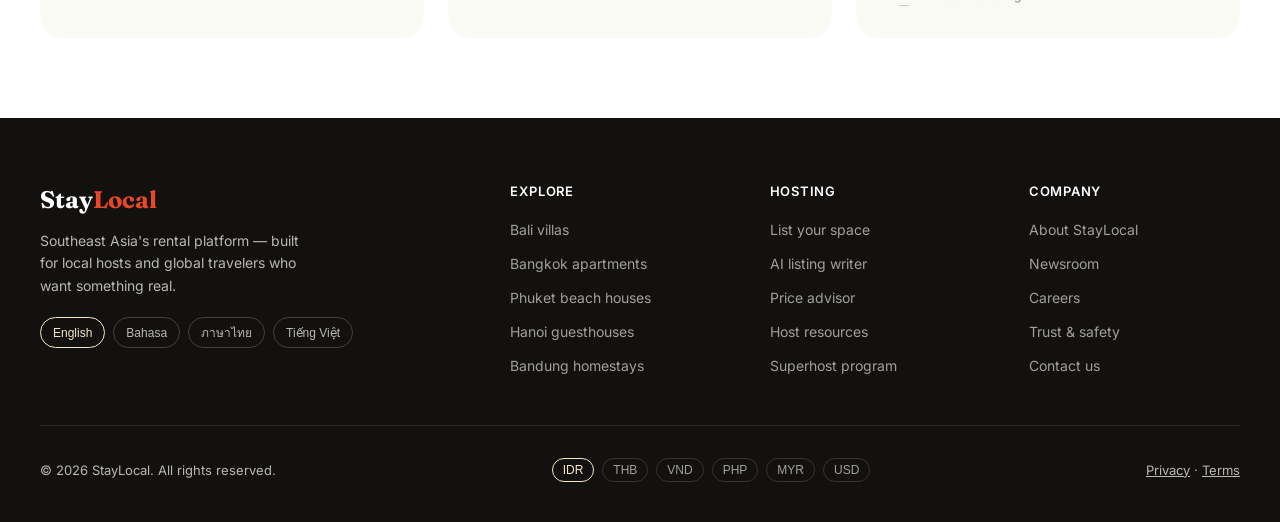
==== commit 1ff046bd: "Connect AI chat to real Claude API" ====
--- a/index.html
+++ b/index.html
@@ -1561,38 +1561,66 @@
 });
 
 // ── AI DEMO CHAT ──
-const demoResponses = [
-  "Great question! Let me search for that... 🔍 Found 8 matches. The top pick is <strong>Villa Kayu Ubud</strong> — 3 bedrooms, mountain views, chef's kitchen. Rp 1.4 juta/night. ★ 4.97",
-  "Absolutely! GoPay, OVO, Dana, and BCA Virtual Account are all accepted. No credit card needed. 🎉",
-  "The best time to visit Bali is April–June or September–October. July–August is peak season — book early and expect prices 30–40% higher.",
-  "I found 5 family-friendly villas with kids pools near Seminyak, all under Rp 4 juta/night. Want me to filter by number of bedrooms?",
-  "From Ngurah Rai airport to Ubud is about 1.5 hours by car. Grab taxi is ~Rp 150–200k. Your host can also arrange airport pickup — just message them after booking! 🚗",
-];
-let demoIdx = 0;
-
-function sendDemoMessage() {
+// ── REAL AI CHAT (Claude API via Netlify Function) ──
+const chatHistory = []; // {role, content}
+
+// Seed the conversation with the initial demo messages already visible
+chatHistory.push({ role: 'user', content: 'villa dengan kolam renang untuk 6 orang di Ubud, budget 2 juta per malam' });
+chatHistory.push({ role: 'assistant', content: 'Found 12 villas in Ubud with pools for 6 guests under Rp 2.000.000/night 🌿\n\nTop pick: Villa Tirta Ubud — private infinity pool, rice field views, 4 bedrooms. Rp 1.850.000/night · ★ 4.96' });
+chatHistory.push({ role: 'user', content: 'What should we do near this villa?' });
+chatHistory.push({ role: 'assistant', content: 'Ubud is magical! Within 10 min of the villa:\n🍳 Cooking class at Paon Bali (Rp 350k/person)\n🌅 Campuhan Ridge Walk — sunrise hike, free\n🎭 Kecak fire dance at Uluwatu, Rp 150k\n🛵 Scooter rental ~Rp 80k/day to explore on your own' });
+
+async function sendDemoMessage() {
   const input = document.getElementById('demoInput');
-  const messages = document.getElementById('demoMessages');
+  const messagesEl = document.getElementById('demoMessages');
   const text = input.value.trim();
   if (!text) return;
 
+  // Add user message to UI
   const userMsg = document.createElement('div');
   userMsg.className = 'msg msg-user';
   userMsg.textContent = text;
-  messages.appendChild(userMsg);
-
+  messagesEl.appendChild(userMsg);
   input.value = '';
-
-  setTimeout(() => {
-    const aiMsg = document.createElement('div');
-    aiMsg.className = 'msg msg-ai';
-    aiMsg.innerHTML = demoResponses[demoIdx % demoResponses.length];
-    messages.appendChild(aiMsg);
-    demoIdx++;
-    messages.scrollTop = messages.scrollHeight;
-  }, 700);
-
-  messages.scrollTop = messages.scrollHeight;
+  messagesEl.scrollTop = messagesEl.scrollHeight;
+
+  // Add to history
+  chatHistory.push({ role: 'user', content: text });
+
+  // Show typing indicator
+  const typingEl = document.createElement('div');
+  typingEl.className = 'msg msg-ai';
+  typingEl.innerHTML = '<span style="color:var(--ink-lt)">✦ thinking…</span>';
+  messagesEl.appendChild(typingEl);
+  messagesEl.scrollTop = messagesEl.scrollHeight;
+
+  try {
+    const res = await fetch('/.netlify/functions/ai-chat', {
+      method: 'POST',
+      headers: { 'Content-Type': 'application/json' },
+      body: JSON.stringify({
+        messages: chatHistory,
+        listingContext: null, // Could pass current listing data here
+      }),
+    });
+
+    const data = await res.json();
+
+    if (data.error) throw new Error(data.error);
+
+    const reply = data.reply;
+    chatHistory.push({ role: 'assistant', content: reply });
+
+    // Replace typing indicator with real response
+    typingEl.innerHTML = reply.replace(/\n/g, '<br>');
+
+  } catch(e) {
+    typingEl.innerHTML = `<span style="color:var(--red,#ef4444)">Sorry, couldn't connect to AI right now. Try again!</span>`;
+    // Remove failed message from history
+    chatHistory.pop();
+  }
+
+  messagesEl.scrollTop = messagesEl.scrollHeight;
 }
 
 function handleDemoKey(e) {
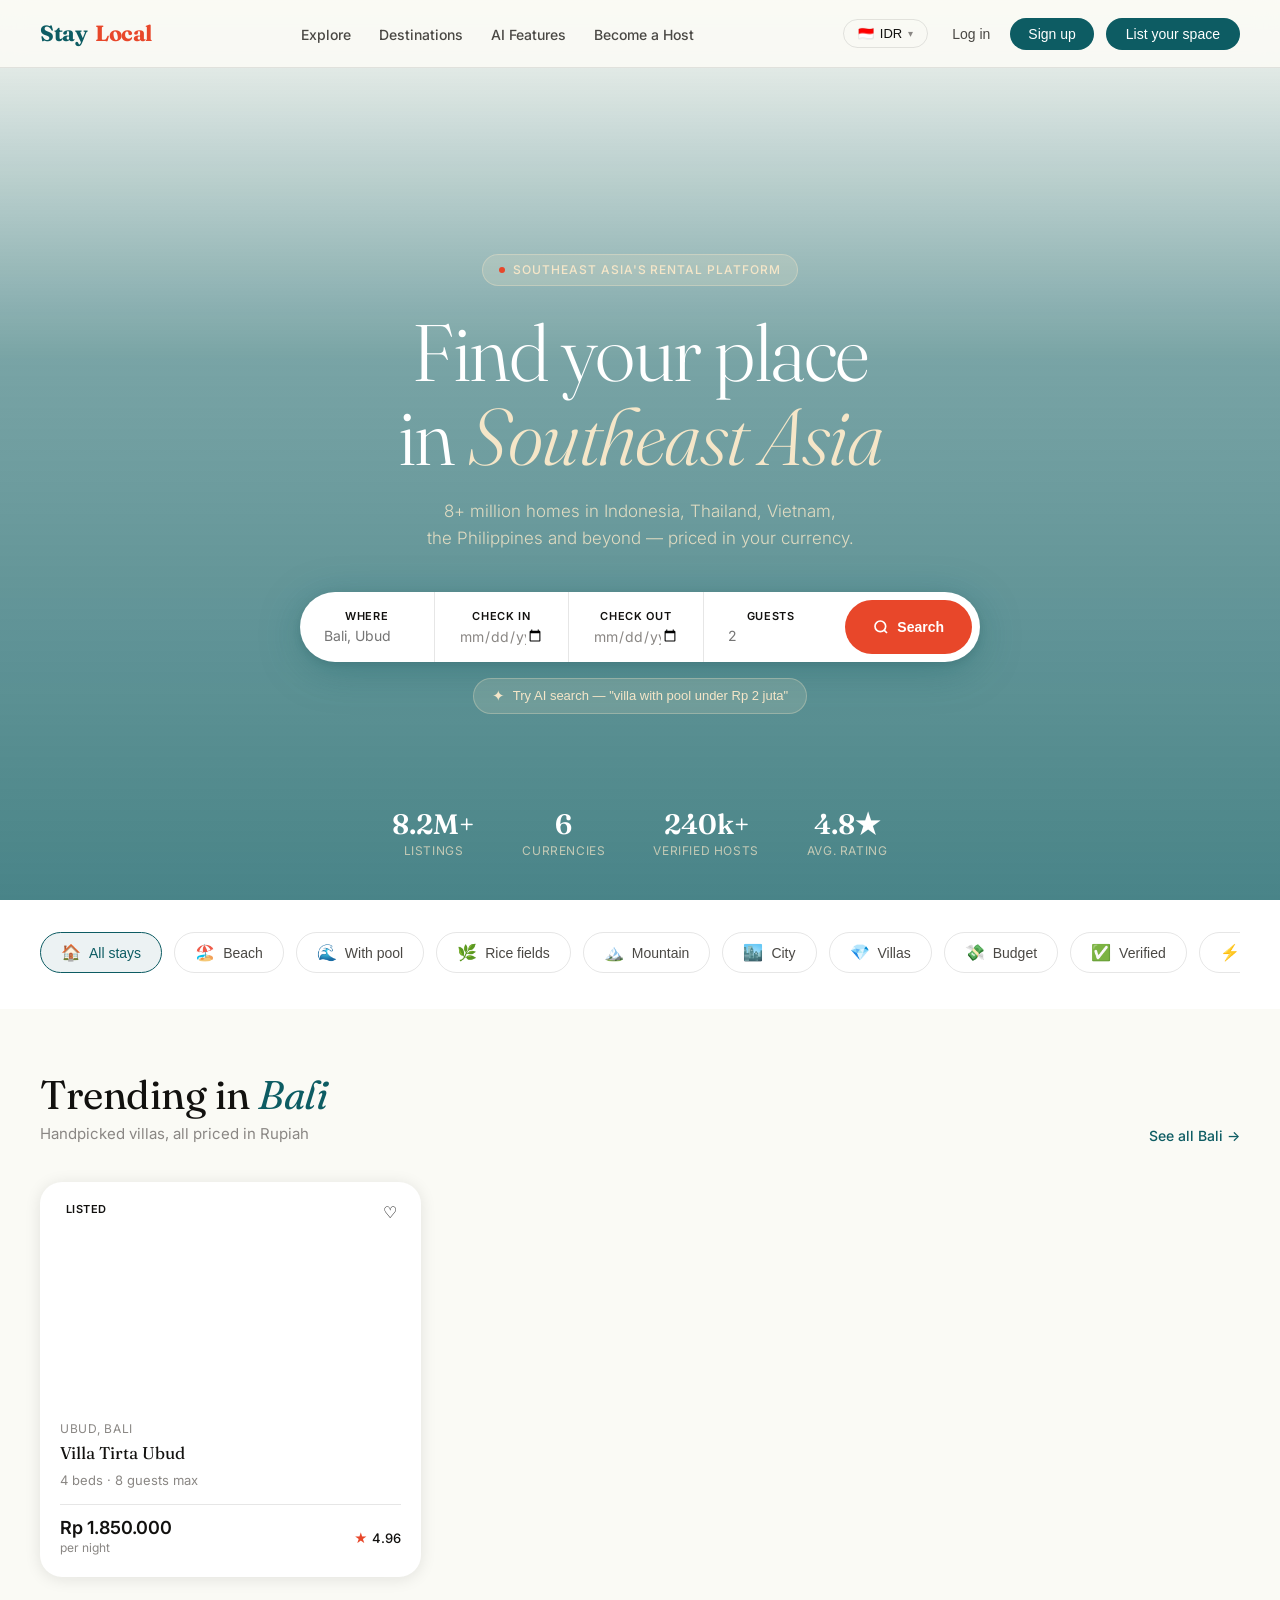
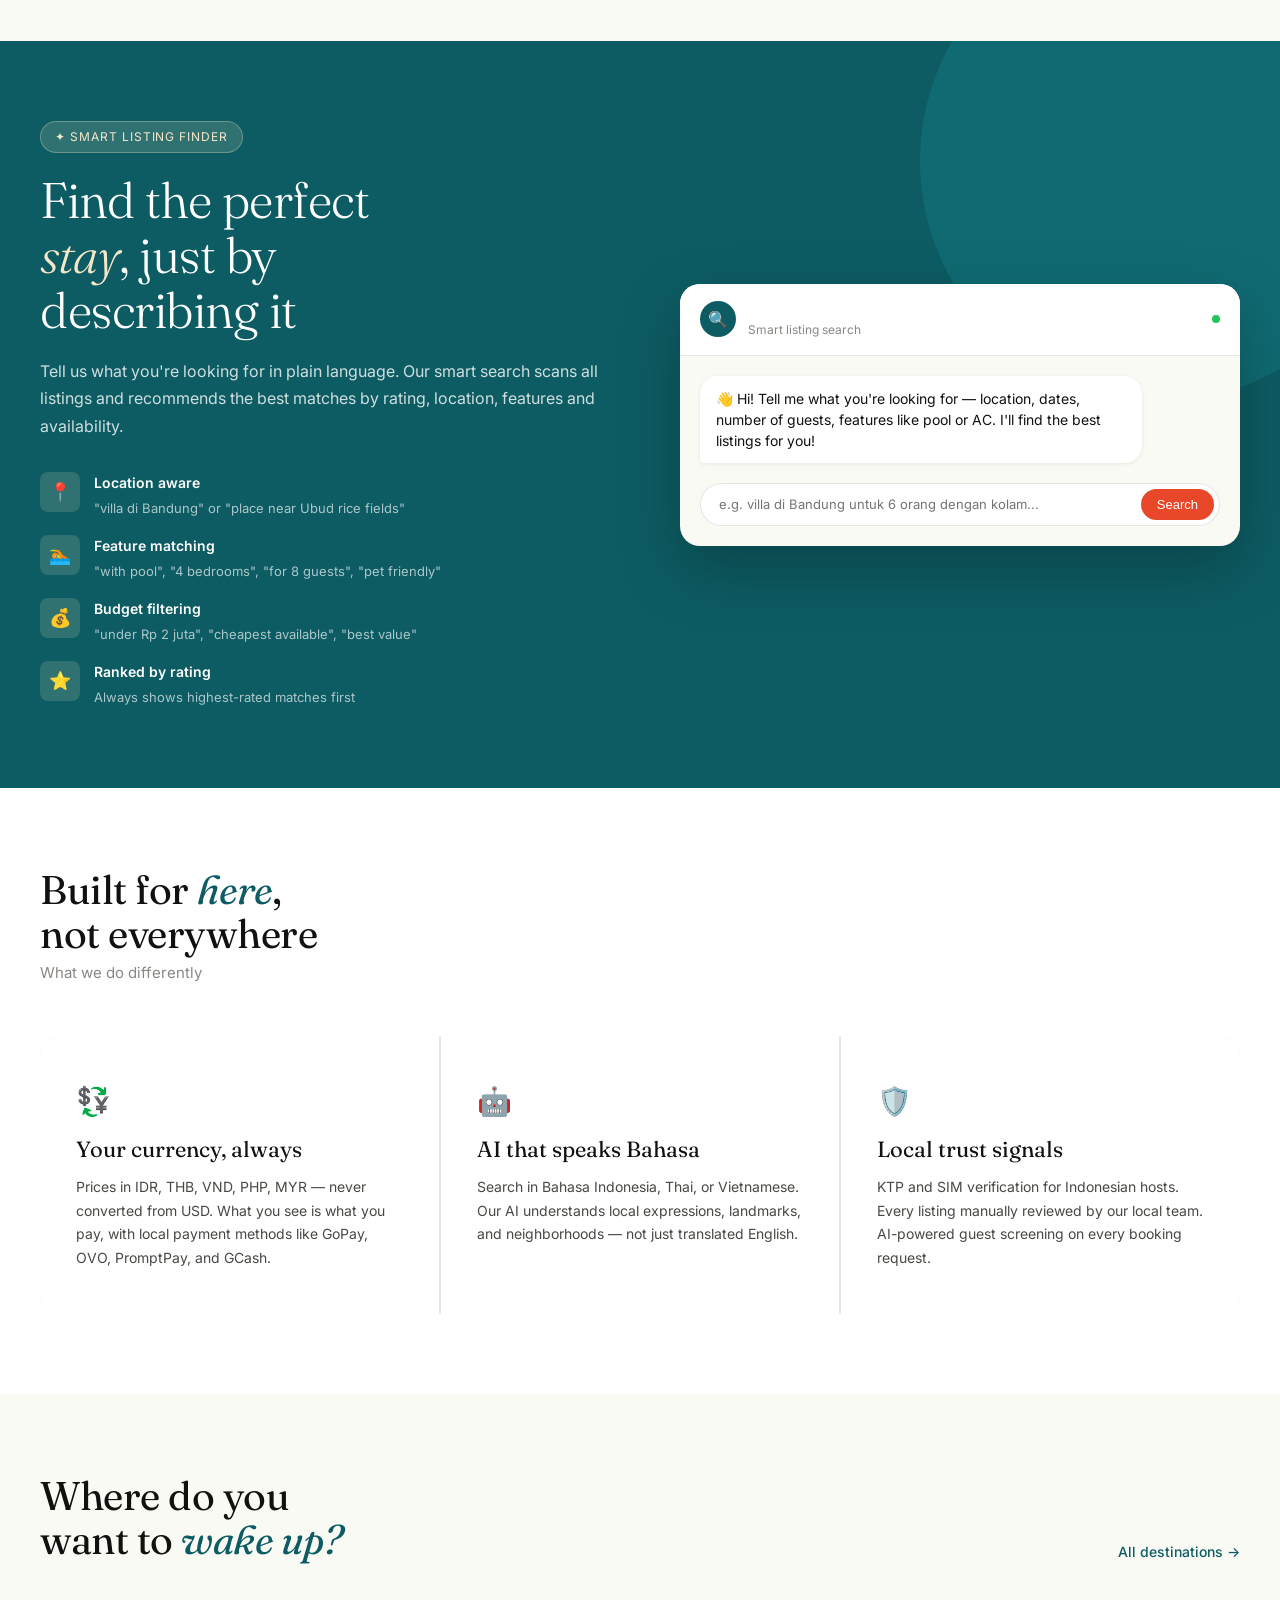
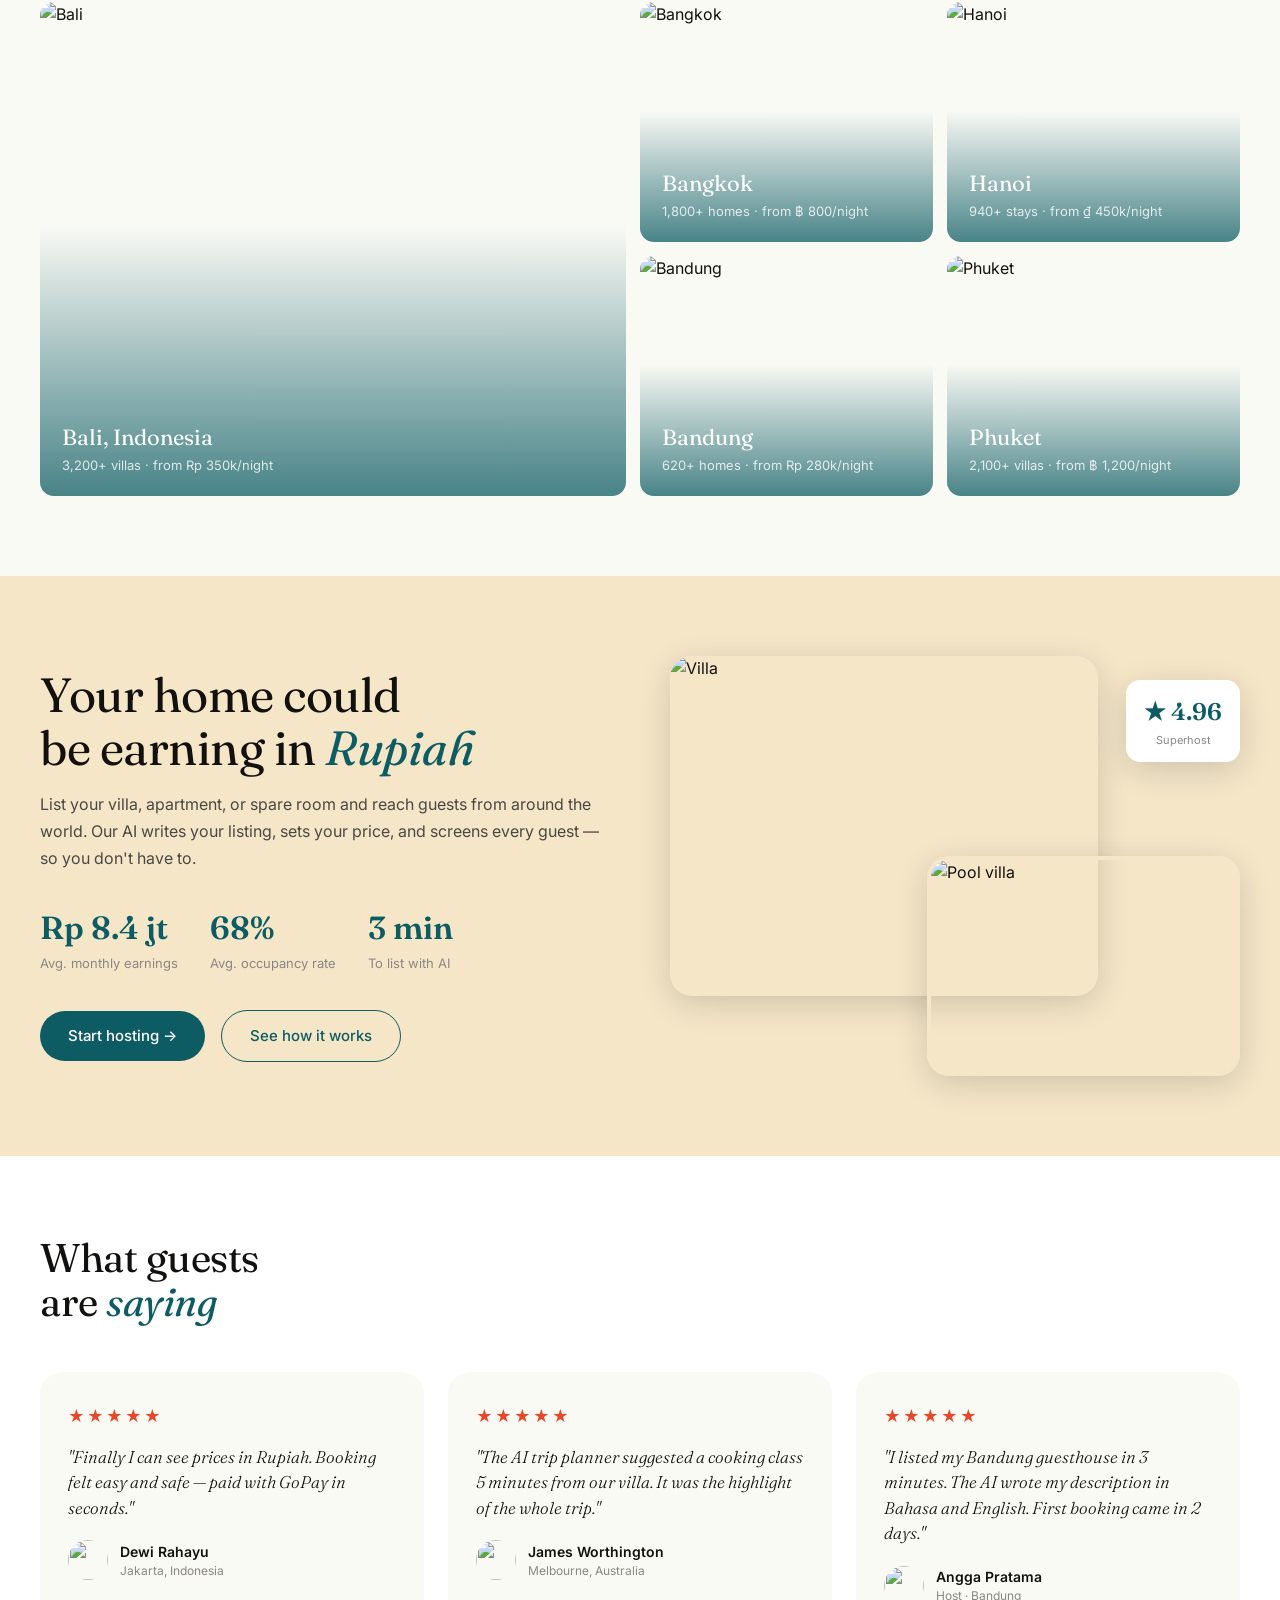
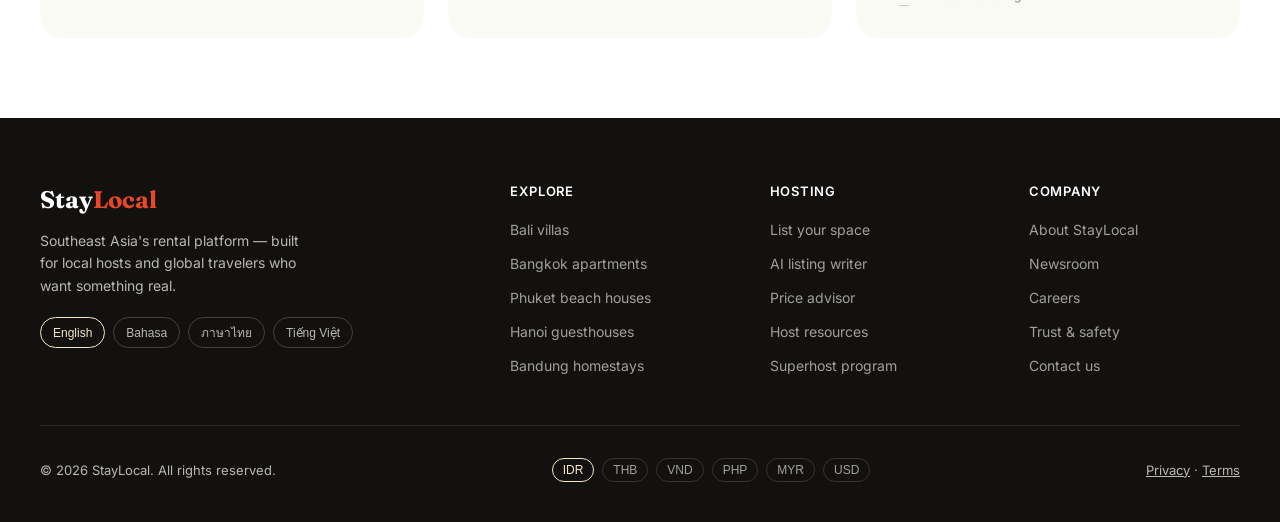
==== commit b33f7497: "Replace AI chat with smart listing finder" ====
--- a/index.html
+++ b/index.html
@@ -1003,60 +1003,57 @@
 <section class="ai-section" id="ai">
   <div class="ai-inner">
     <div>
-      <div class="ai-label">✦ Powered by Claude AI</div>
-      <h2 class="ai-h2">Search like you<br><em>think</em>, not like<br>a search engine</h2>
-      <p class="ai-body">Type what you're looking for in plain language — in English, Bahasa Indonesia, or Thai. Our AI understands what you mean and finds exactly what you need.</p>
+      <div class="ai-label">✦ Smart Listing Finder</div>
+      <h2 class="ai-h2">Find the perfect<br><em>stay</em>, just by<br>describing it</h2>
+      <p class="ai-body">Tell us what you're looking for in plain language. Our smart search scans all listings and recommends the best matches by rating, location, features and availability.</p>
       <div class="ai-features-list">
         <div class="ai-feature-item">
-          <div class="ai-feature-icon">🔍</div>
+          <div class="ai-feature-icon">📍</div>
           <div class="ai-feature-text">
-            <strong>Natural language search</strong>
-            <span>"Romantic villa near rice fields under Rp 3 juta"</span>
+            <strong>Location aware</strong>
+            <span>"villa di Bandung" or "place near Ubud rice fields"</span>
           </div>
         </div>
         <div class="ai-feature-item">
-          <div class="ai-feature-icon">✍️</div>
+          <div class="ai-feature-icon">🏊</div>
           <div class="ai-feature-text">
-            <strong>AI listing writer</strong>
-            <span>Upload photos → get a perfect listing in EN + ID in seconds</span>
+            <strong>Feature matching</strong>
+            <span>"with pool", "4 bedrooms", "for 8 guests", "pet friendly"</span>
           </div>
         </div>
         <div class="ai-feature-item">
           <div class="ai-feature-icon">💰</div>
           <div class="ai-feature-text">
-            <strong>Smart price advisor</strong>
-            <span>AI sets your price based on season, events, and local demand</span>
+            <strong>Budget filtering</strong>
+            <span>"under Rp 2 juta", "cheapest available", "best value"</span>
           </div>
         </div>
         <div class="ai-feature-item">
-          <div class="ai-feature-icon">🗺️</div>
+          <div class="ai-feature-icon">⭐</div>
           <div class="ai-feature-text">
-            <strong>Local trip planner</strong>
-            <span>Chat with an AI guide who actually knows your neighborhood</span>
+            <strong>Ranked by rating</strong>
+            <span>Always shows highest-rated matches first</span>
           </div>
         </div>
       </div>
     </div>
 
-    <!-- Chat demo -->
+    <!-- Smart listing finder chat -->
     <div class="ai-demo">
       <div class="demo-header">
-        <div class="demo-avatar">✦</div>
+        <div class="demo-avatar">🔍</div>
         <div>
-          <div class="demo-name">StayLocal AI</div>
-          <div class="demo-status">Local guide · Trip planner</div>
+          <div class="demo-name">StayLocal Finder</div>
+          <div class="demo-status">Smart listing search</div>
         </div>
         <div class="demo-online"></div>
       </div>
       <div class="demo-messages" id="demoMessages">
-        <div class="msg msg-user">Villa dengan kolam renang untuk 6 orang di Ubud, budget 2 juta per malam</div>
-        <div class="msg msg-ai">Found <strong>12 villas</strong> in Ubud with pools for 6 guests under <strong>Rp 2.000.000/night</strong> 🌿<br><br>Top pick: <strong>Villa Tirta Ubud</strong> — private infinity pool, rice field views, 4 bedrooms. <strong>Rp 1.850.000/night</strong> · ★ 4.96</div>
-        <div class="msg msg-user">What should we do near this villa?</div>
-        <div class="msg msg-ai">Ubud is magical! Within 10 min of the villa:<br>🍳 <strong>Cooking class</strong> at Paon Bali (Rp 350k/person)<br>🌅 <strong>Campuhan Ridge Walk</strong> — sunrise hike, free<br>🎭 <strong>Kecak fire dance</strong> at Uluwatu, Rp 150k<br>🛵 Scooter rental ~Rp 80k/day to explore on your own</div>
+        <div class="msg msg-ai">👋 Hi! Tell me what you're looking for — location, dates, number of guests, features like pool or AC. I'll find the best listings for you!</div>
       </div>
       <div class="demo-input">
-        <input type="text" placeholder="Ask anything about your trip…" id="demoInput" onkeydown="handleDemoKey(event)">
-        <button onclick="sendDemoMessage()">Send</button>
+        <input type="text" placeholder="e.g. villa di Bandung untuk 6 orang dengan kolam..." id="demoInput" onkeydown="handleDemoKey(event)">
+        <button onclick="sendDemoMessage()">Search</button>
       </div>
     </div>
   </div>
@@ -1561,22 +1558,128 @@
 });
 
 // ── AI DEMO CHAT ──
-// ── REAL AI CHAT (Claude API via Netlify Function) ──
-const chatHistory = []; // {role, content}
-
-// Seed the conversation with the initial demo messages already visible
-chatHistory.push({ role: 'user', content: 'villa dengan kolam renang untuk 6 orang di Ubud, budget 2 juta per malam' });
-chatHistory.push({ role: 'assistant', content: 'Found 12 villas in Ubud with pools for 6 guests under Rp 2.000.000/night 🌿\n\nTop pick: Villa Tirta Ubud — private infinity pool, rice field views, 4 bedrooms. Rp 1.850.000/night · ★ 4.96' });
-chatHistory.push({ role: 'user', content: 'What should we do near this villa?' });
-chatHistory.push({ role: 'assistant', content: 'Ubud is magical! Within 10 min of the villa:\n🍳 Cooking class at Paon Bali (Rp 350k/person)\n🌅 Campuhan Ridge Walk — sunrise hike, free\n🎭 Kecak fire dance at Uluwatu, Rp 150k\n🛵 Scooter rental ~Rp 80k/day to explore on your own' });
-
-async function sendDemoMessage() {
+// ── SMART LISTING FINDER (no AI API needed) ──
+function parseQuery(text) {
+  const q = text.toLowerCase();
+  const result = { location: null, maxPrice: null, minGuests: null, features: [], dates: { checkin: null, checkout: null } };
+
+  // Extract location — common SEA cities/areas
+  const locations = ['bali','bandung','ubud','seminyak','canggu','jakarta','yogyakarta','lombok','bangkok','phuket','chiangmai','hanoi','danang','manila','singapore','kualalumpur'];
+  for (const loc of locations) {
+    if (q.includes(loc)) { result.location = loc; break; }
+  }
+
+  // Extract price — handles "2 juta", "2000000", "2 million", "under 2jt"
+  const priceMatch = q.match(/(\d+(?:[.,]\d+)?)\s*(?:juta|jt|million|ribu|rb|k)/);
+  if (priceMatch) {
+    let num = parseFloat(priceMatch[1].replace(',','.'));
+    if (q.includes('juta') || q.includes('jt') || q.includes('million')) num *= 1000000;
+    else if (q.includes('ribu') || q.includes('rb') || q.includes('k')) num *= 1000;
+    result.maxPrice = num;
+  }
+  // Plain number like "1500000"
+  const plainNum = q.match(/\b(\d{5,})\b/);
+  if (!result.maxPrice && plainNum) result.maxPrice = parseInt(plainNum[1]);
+
+  // Extract guest count
+  const guestMatch = q.match(/(\d+)\s*(?:orang|tamu|guest|pax|person|people)/);
+  if (guestMatch) result.minGuests = parseInt(guestMatch[1]);
+
+  // Extract features
+  const featureMap = {
+    'pool': ['kolam','pool','renang','swimming'],
+    'WiFi': ['wifi','internet'],
+    'Kitchen': ['kitchen','dapur','masak'],
+    'Air Conditioning': ['ac','air conditioning','dingin'],
+    'Free Parking': ['parking','parkir'],
+    'BBQ Area': ['bbq','barbeque','bakar'],
+    'TV': ['tv','television'],
+    'Gym': ['gym','fitness'],
+    'Sea View': ['sea view','ocean view','laut','pantai','beach'],
+    'Garden': ['garden','taman'],
+    'Pet Friendly': ['pet','anjing','kucing','dog','cat'],
+  };
+  for (const [feature, keywords] of Object.entries(featureMap)) {
+    if (keywords.some(k => q.includes(k))) result.features.push(feature);
+  }
+
+  // Extract dates
+  const months = { jan:1,feb:2,mar:3,apr:4,may:5,jun:6,jul:7,aug:8,sep:9,oct:10,nov:11,dec:12 };
+  const dateMatch = q.match(/(\d{1,2})\s*(jan|feb|mar|apr|may|jun|jul|aug|sep|oct|nov|dec)/gi);
+  if (dateMatch && dateMatch.length >= 1) {
+    const parts = dateMatch[0].match(/(\d+)\s*(\w+)/i);
+    const month = months[parts[2].toLowerCase().slice(0,3)];
+    const year = new Date().getFullYear();
+    result.dates.checkin = `${year}-${String(month).padStart(2,'0')}-${String(parts[1]).padStart(2,'0')}`;
+    if (dateMatch[1]) {
+      const parts2 = dateMatch[1].match(/(\d+)\s*(\w+)/i);
+      const month2 = months[parts2[2].toLowerCase().slice(0,3)];
+      result.dates.checkout = `${year}-${String(month2).padStart(2,'0')}-${String(parts2[1]).padStart(2,'0')}`;
+    }
+  }
+
+  return result;
+}
+
+function scoreListing(listing, query) {
+  let score = 0;
+
+  // Location match
+  if (query.location) {
+    const loc = String(listing.location || '').toLowerCase();
+    const title = String(listing.title || '').toLowerCase();
+    const region = String(listing.region || '').toLowerCase();
+    if (loc.includes(query.location) || title.includes(query.location) || region.includes(query.location)) score += 50;
+    else return -1; // No location match = exclude
+  }
+
+  // Price match
+  if (query.maxPrice && listing.price > query.maxPrice) return -1; // Over budget = exclude
+
+  // Guest capacity
+  if (query.minGuests && (Number(listing.guests) || 0) < query.minGuests) return -1;
+
+  // Feature matching
+  const amenities = listing.amenities || [];
+  for (const feature of query.features) {
+    if (amenities.some(a => String(a).toLowerCase().includes(feature.toLowerCase()))) score += 15;
+  }
+
+  // Availability check
+  if (query.dates.checkin) {
+    const blocked = (listing.blockedDates || []).concat(listing.bookedDates || []);
+    let d = new Date(query.dates.checkin);
+    const end = query.dates.checkout ? new Date(query.dates.checkout) : new Date(d.getTime() + 86400000);
+    while (d < end) {
+      if (blocked.includes(d.toISOString().slice(0, 10))) return -1;
+      d.setDate(d.getDate() + 1);
+    }
+    score += 10;
+  }
+
+  // Rating boost
+  score += (Number(listing.rating) || 0) * 8;
+
+  // Available boost
+  if (listing.available !== false) score += 5;
+
+  return score;
+}
+
+function photoUrl_chat(path) {
+  const NETLIFY = 'https://staylocalzahra.netlify.app';
+  if (!path) return 'https://images.unsplash.com/photo-1582268611958-ebfd161ef9cf?w=300&q=70';
+  if (path.startsWith('/images/')) return NETLIFY + path;
+  return path;
+}
+
+function sendDemoMessage() {
   const input = document.getElementById('demoInput');
   const messagesEl = document.getElementById('demoMessages');
   const text = input.value.trim();
   if (!text) return;
 
-  // Add user message to UI
+  // Add user message
   const userMsg = document.createElement('div');
   userMsg.className = 'msg msg-user';
   userMsg.textContent = text;
@@ -1584,43 +1687,75 @@
   input.value = '';
   messagesEl.scrollTop = messagesEl.scrollHeight;
 
-  // Add to history
-  chatHistory.push({ role: 'user', content: text });
-
-  // Show typing indicator
-  const typingEl = document.createElement('div');
-  typingEl.className = 'msg msg-ai';
-  typingEl.innerHTML = '<span style="color:var(--ink-lt)">✦ thinking…</span>';
-  messagesEl.appendChild(typingEl);
-  messagesEl.scrollTop = messagesEl.scrollHeight;
-
-  try {
-    const res = await fetch('/.netlify/functions/ai-chat', {
-      method: 'POST',
-      headers: { 'Content-Type': 'application/json' },
-      body: JSON.stringify({
-        messages: chatHistory,
-        listingContext: null, // Could pass current listing data here
-      }),
-    });
-
-    const data = await res.json();
-
-    if (data.error) throw new Error(data.error);
-
-    const reply = data.reply;
-    chatHistory.push({ role: 'assistant', content: reply });
-
-    // Replace typing indicator with real response
-    typingEl.innerHTML = reply.replace(/\n/g, '<br>');
-
-  } catch(e) {
-    typingEl.innerHTML = `<span style="color:var(--red,#ef4444)">Sorry, couldn't connect to AI right now. Try again!</span>`;
-    // Remove failed message from history
-    chatHistory.pop();
-  }
-
-  messagesEl.scrollTop = messagesEl.scrollHeight;
+  // Parse query
+  const query = parseQuery(text);
+
+  // Wait for listings to load if needed
+  setTimeout(() => {
+    if (!listings || !listings.length) {
+      const noListings = document.createElement('div');
+      noListings.className = 'msg msg-ai';
+      noListings.textContent = 'No listings loaded yet. Try again in a moment!';
+      messagesEl.appendChild(noListings);
+      return;
+    }
+
+    // Score and sort listings
+    const scored = listings
+      .map(l => ({ listing: l, score: scoreListing(l, query) }))
+      .filter(x => x.score >= 0)
+      .sort((a, b) => b.score - a.score);
+
+    const aiMsg = document.createElement('div');
+    aiMsg.className = 'msg msg-ai';
+
+    if (!scored.length) {
+      let suggestions = 'Try removing some filters or searching a different location.';
+      if (query.location) suggestions = `No listings found in ${query.location}. Try nearby areas.`;
+      aiMsg.innerHTML = `😔 No matches found. ${suggestions}`;
+    } else {
+      const top = scored.slice(0, 3);
+      let html = `✅ Found <strong>${scored.length} listing${scored.length > 1 ? 's' : ''}</strong>`;
+      if (query.location) html += ` in <strong>${query.location}</strong>`;
+      if (query.maxPrice) html += ` under <strong>${formatPrice(query.maxPrice, currentCurrency)}</strong>`;
+      html += `:<br><br>`;
+
+      top.forEach((x, i) => {
+        const l = x.listing;
+        const photo = (l.photos && l.photos[0]) ? l.photos[0].url : null;
+        const price = formatPrice(Number(l.price) || 0, currentCurrency);
+        html += `
+          <div onclick="window.location.href='listing.html?file=${l._filename}'"
+            style="display:flex;gap:10px;padding:10px;background:rgba(255,255,255,0.12);border-radius:10px;margin-bottom:8px;cursor:pointer;transition:background 0.2s"
+            onmouseover="this.style.background='rgba(255,255,255,0.2)'"
+            onmouseout="this.style.background='rgba(255,255,255,0.12)'">
+            <img src="${photoUrl_chat(photo)}" style="width:60px;height:48px;border-radius:6px;object-fit:cover;flex-shrink:0">
+            <div>
+              <div style="font-weight:600;font-size:13px">${i+1}. ${l.title}</div>
+              <div style="font-size:12px;opacity:0.8">${l.location || ''} · ${l.bedrooms || '?'} beds · ${l.guests || '?'} guests</div>
+              <div style="font-size:13px;margin-top:3px"><strong>${price}</strong>/night · ★ ${l.rating || 'New'}</div>
+            </div>
+          </div>`;
+      });
+
+      if (scored.length > 3) {
+        html += `<div style="font-size:12px;opacity:0.75;margin-top:4px">+ ${scored.length - 3} more results — use the search bar above to see all</div>`;
+      }
+
+      // Also update main search
+      setTimeout(() => {
+        if (query.location) document.getElementById('searchWhere').value = query.location;
+        if (query.dates.checkin) document.getElementById('searchCheckin').value = query.dates.checkin;
+        if (query.dates.checkout) document.getElementById('searchCheckout').value = query.dates.checkout;
+        if (query.minGuests) document.getElementById('searchGuests').value = query.minGuests;
+      }, 100);
+
+      aiMsg.innerHTML = html;
+    }
+
+    messagesEl.appendChild(aiMsg);
+    messagesEl.scrollTop = messagesEl.scrollHeight;
+  }, 300);
 }
 
 function handleDemoKey(e) {
